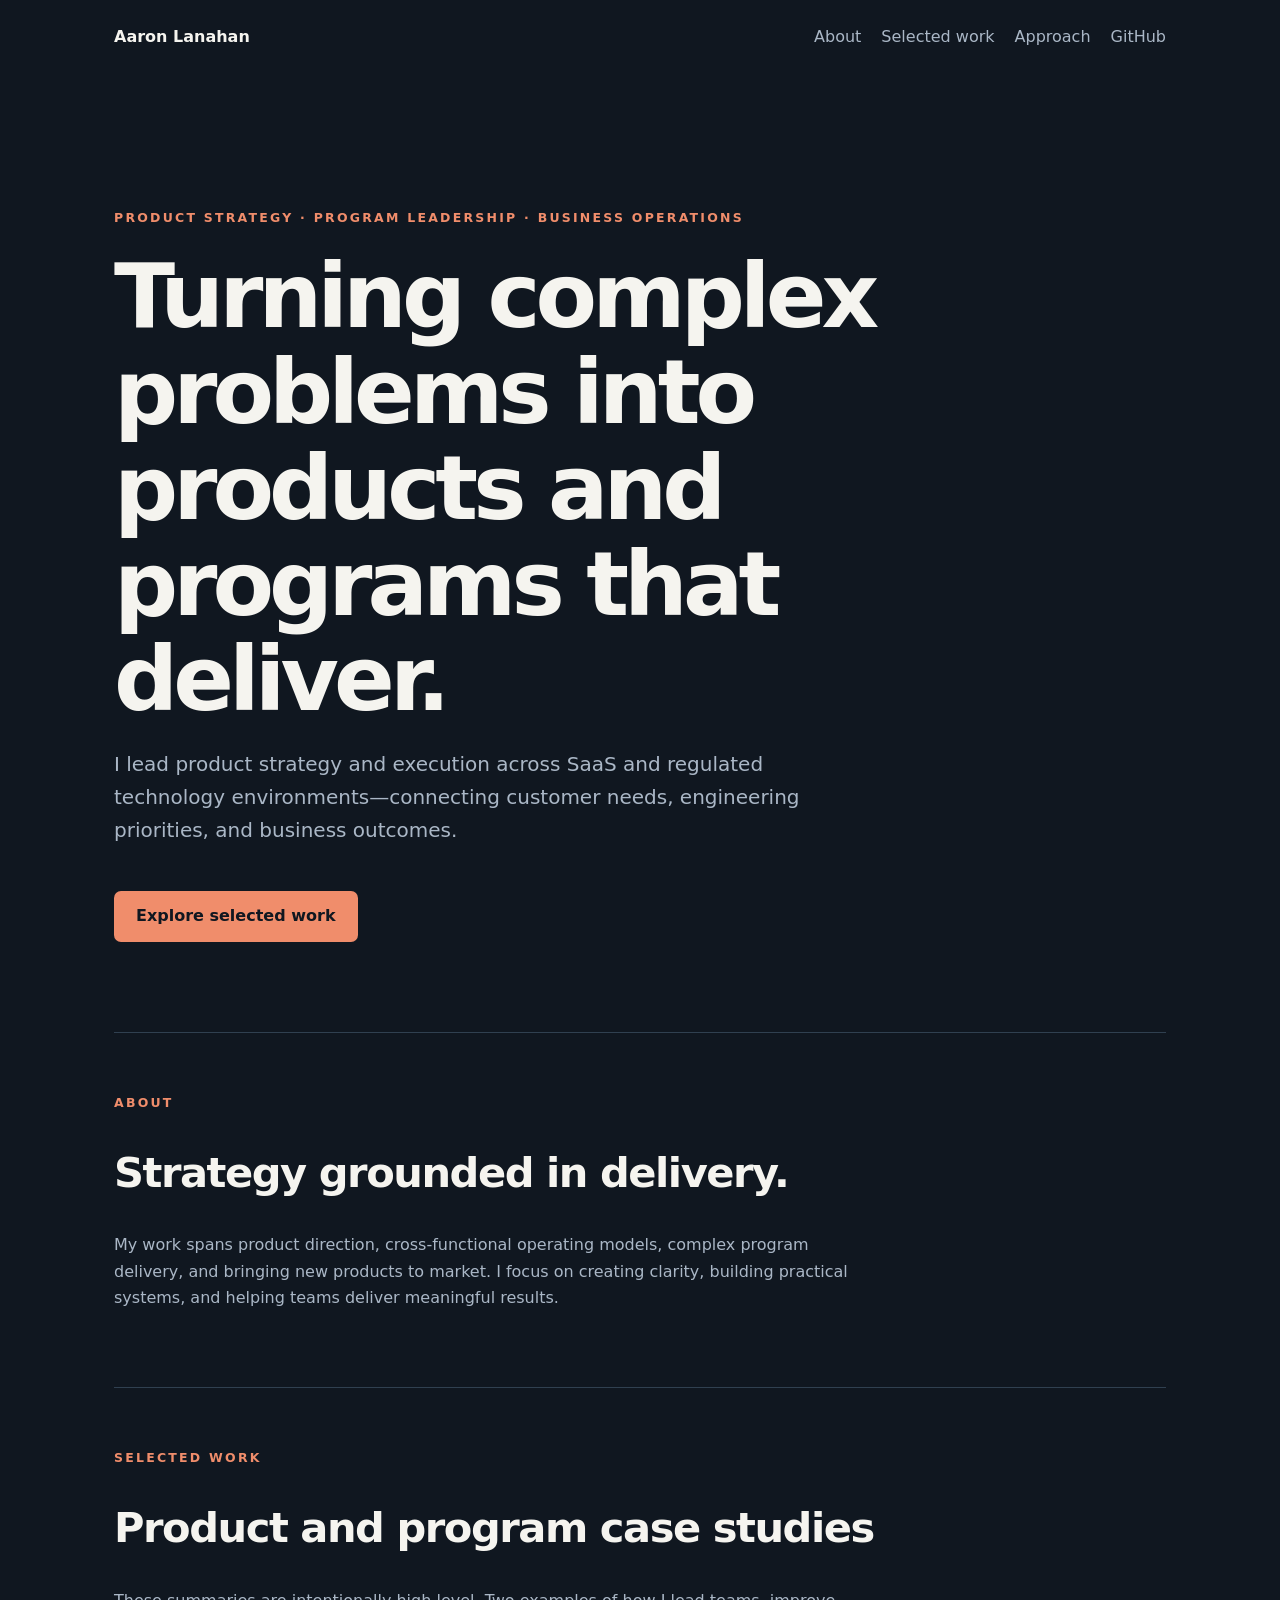
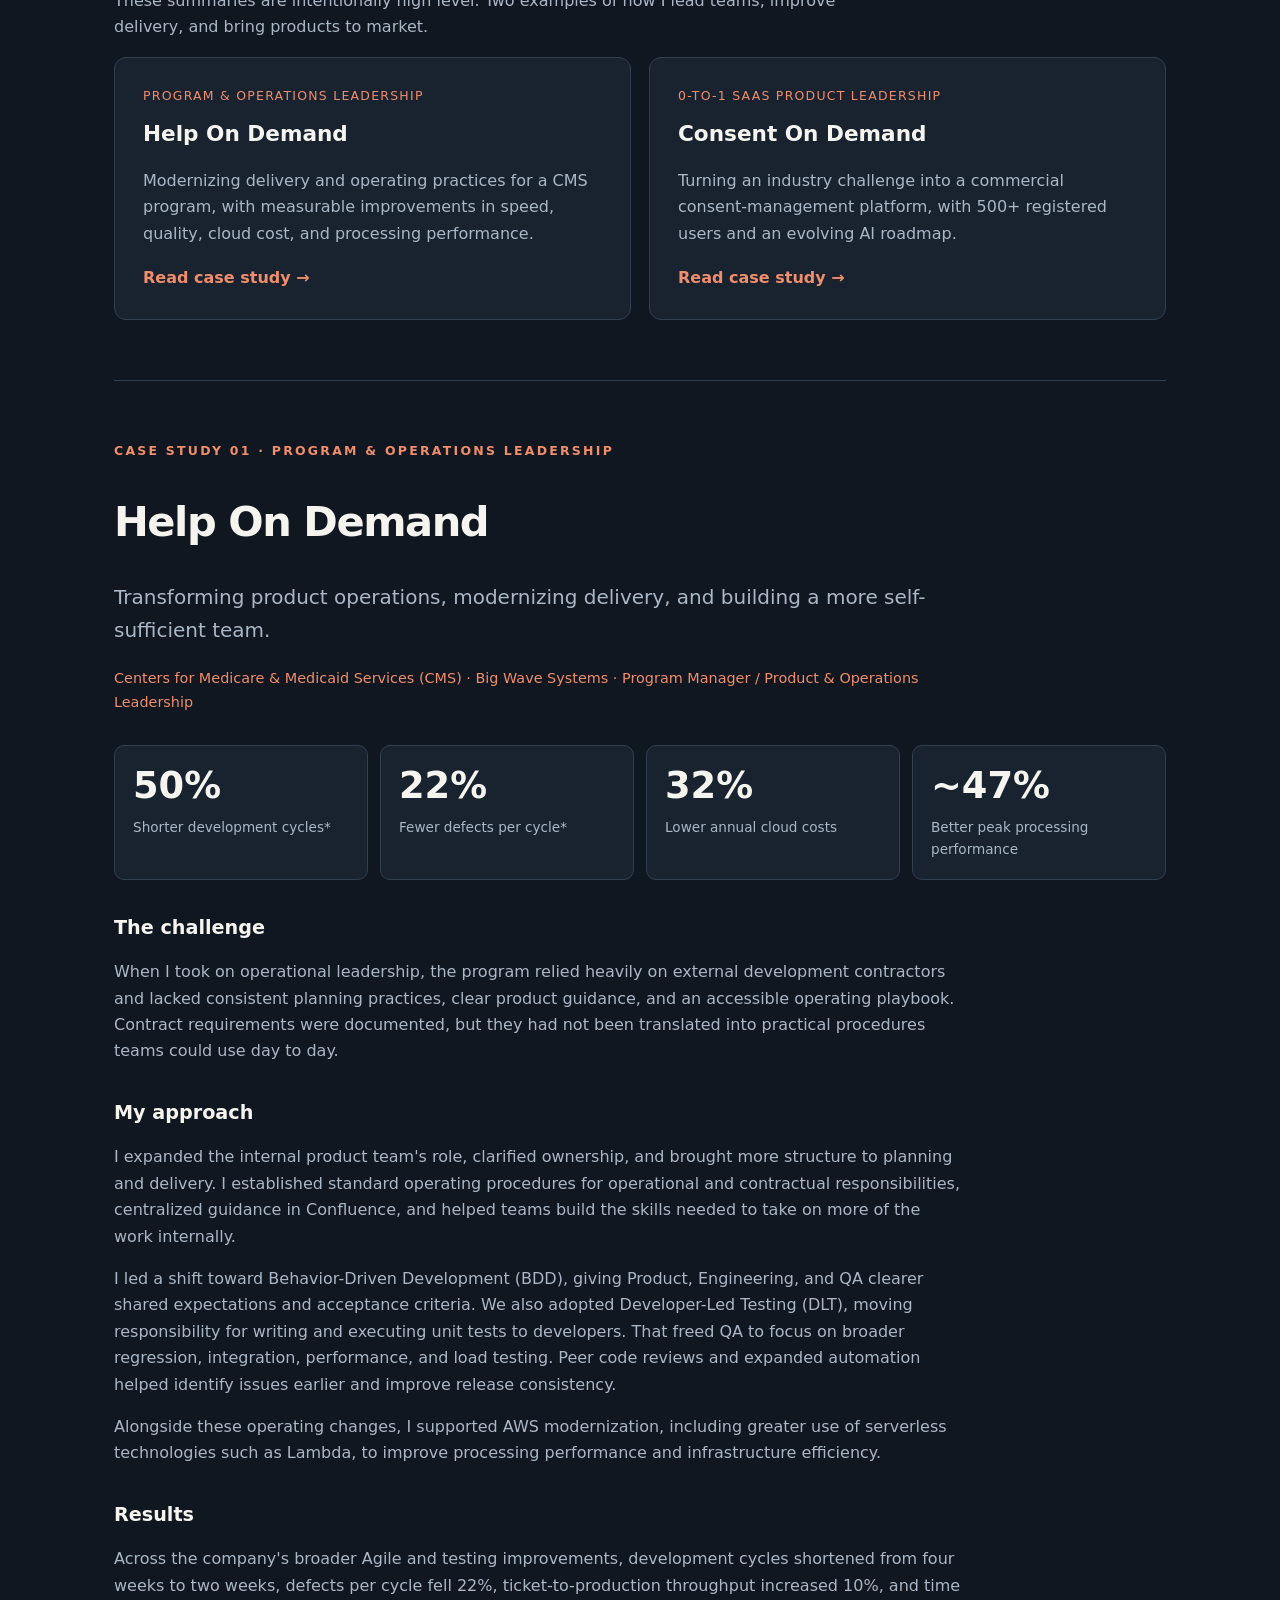
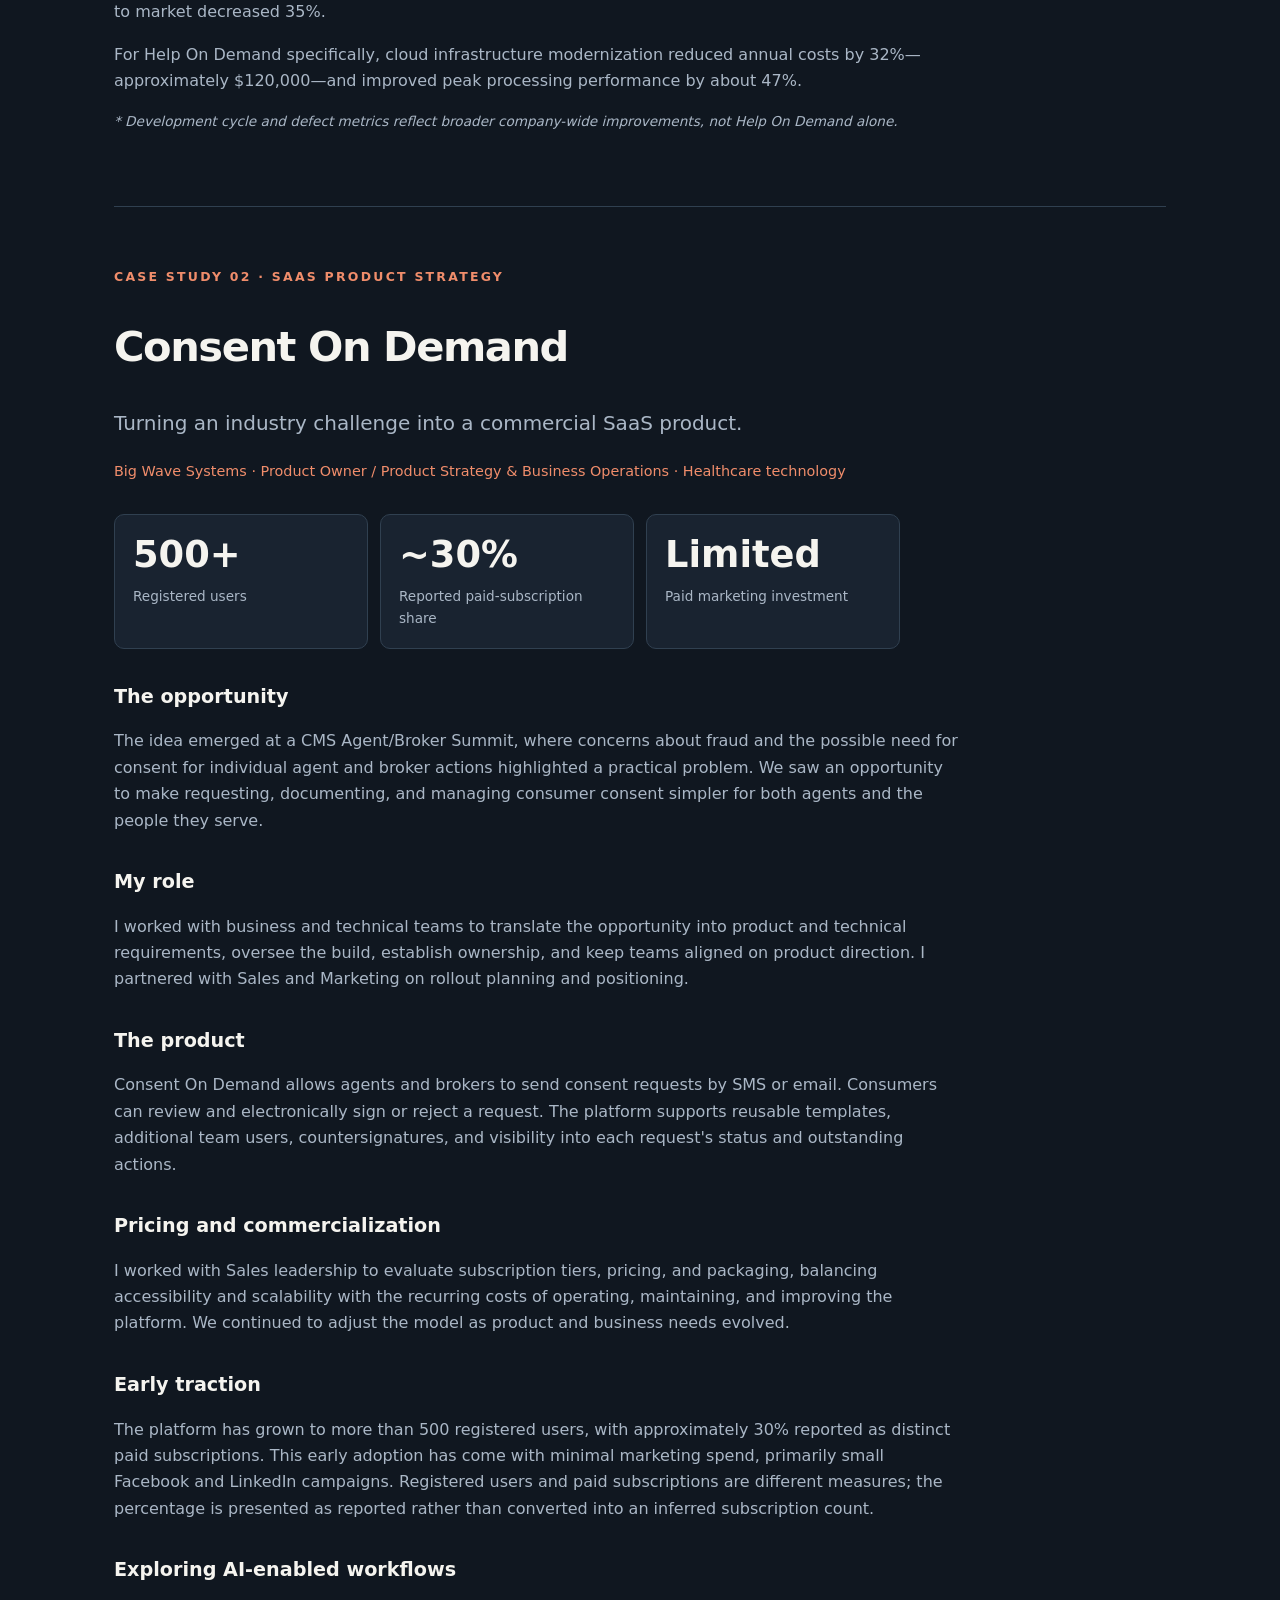
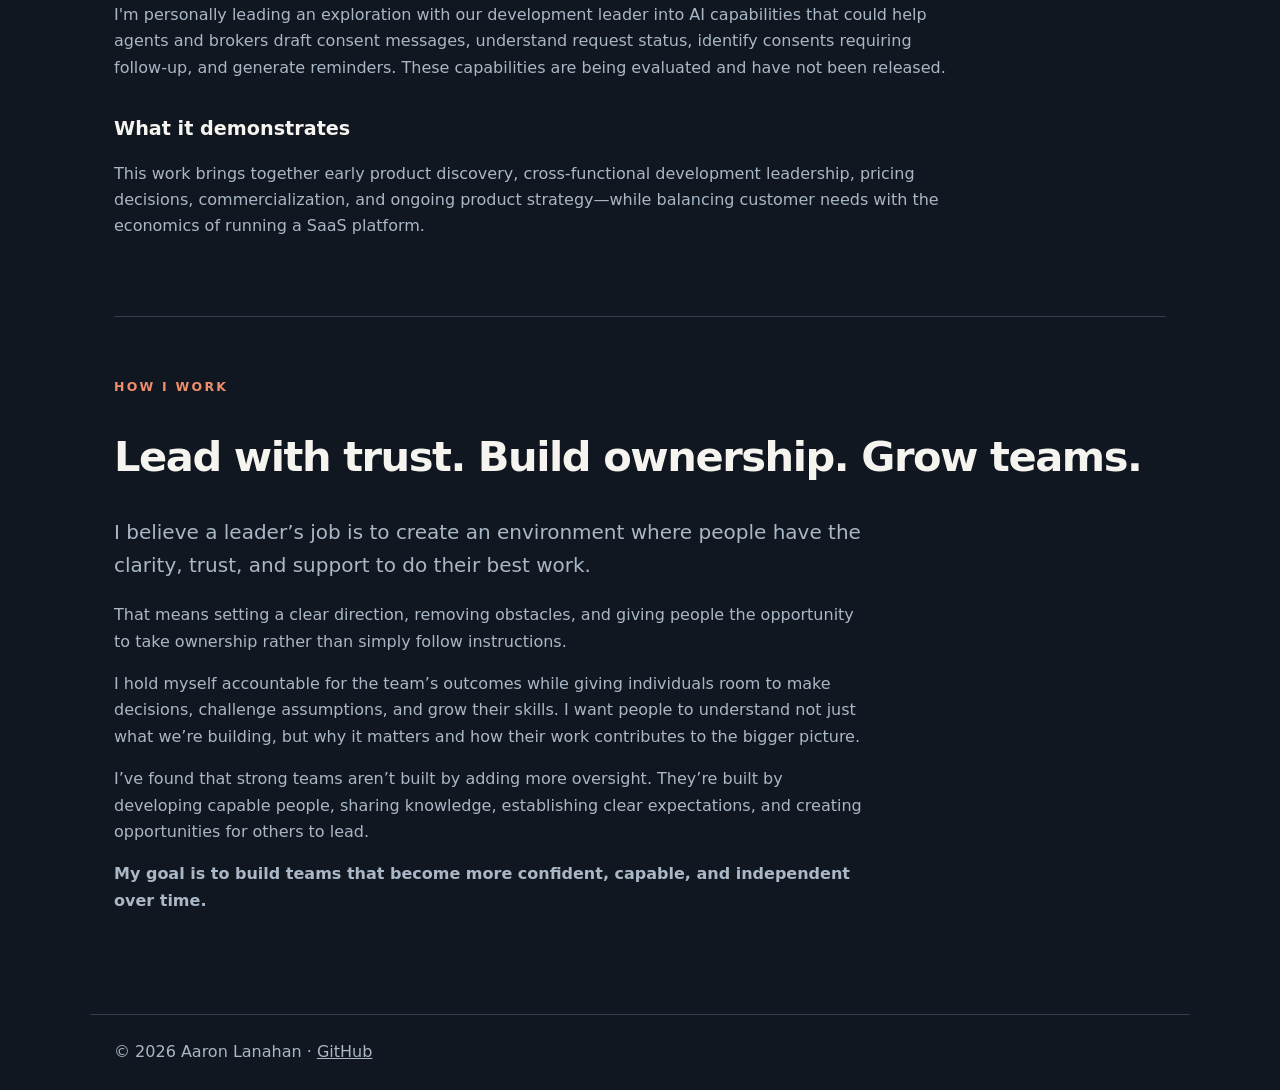
==== index.html @ 8ec15a6d "Update leadership philosophy and team development section" ====
<!doctype html>
<html lang="en"><head><meta charset="utf-8"><meta name="viewport" content="width=device-width,initial-scale=1"><meta name="description" content="Aaron Lanahan — Product Strategy, Program Leadership & Business Operations"><title>Aaron Lanahan | Product & Program Leadership</title><style>
:root{color-scheme:dark;--bg:#101720;--panel:#192330;--text:#f5f4ef;--muted:#aab7c6;--accent:#f08d6b}*{box-sizing:border-box}html{scroll-behavior:smooth}body{margin:0;background:var(--bg);color:var(--text);font:16px/1.65 system-ui,-apple-system,Segoe UI,sans-serif}a{color:inherit}header,main,footer{max-width:1100px;margin:auto;padding:24px}header{display:flex;justify-content:space-between;align-items:center;gap:20px}nav{display:flex;gap:20px;flex-wrap:wrap}nav a{text-decoration:none;color:var(--muted)}nav a:hover{color:var(--text)}.hero{padding:110px 0 90px}.eyebrow{color:var(--accent);text-transform:uppercase;letter-spacing:.18em;font-size:.78rem;font-weight:700}h1{font-size:clamp(2.8rem,7vw,5.8rem);line-height:1.07;letter-spacing:-.055em;max-width:850px;margin:20px 0}h2{font-size:clamp(1.7rem,4vw,2.6rem);letter-spacing:-.035em;line-height:1.2}p{max-width:750px;color:var(--muted)}.lead{font-size:1.25rem}.cta{display:inline-block;margin-top:24px;background:var(--accent);color:#101720;padding:12px 22px;border-radius:7px;text-decoration:none;font-weight:700}.section{padding:60px 0;border-top:1px solid #304050}.grid{display:grid;grid-template-columns:repeat(2,minmax(0,1fr));gap:18px}.tile{background:var(--panel);padding:28px;border:1px solid #304050;border-radius:12px}.tile h3{margin:10px 0;font-size:1.35rem}.tile p{margin-bottom:0}.tag{font-size:.78rem;color:var(--accent);text-transform:uppercase;letter-spacing:.1em}footer{border-top:1px solid #304050;color:var(--muted)}@media(max-width:650px){header{align-items:flex-start;flex-direction:column}.hero{padding:60px 0}.grid{grid-template-columns:1fr}}
.case-link{display:inline-block;margin-top:18px;color:var(--accent);font-weight:700;text-decoration:none}.case-link:hover{text-decoration:underline}.case-study{scroll-margin-top:30px}.case-study h3{font-size:1.2rem;margin:32px 0 6px}.case-study p{max-width:850px}.meta{font-size:.9rem;color:var(--accent)}.metrics{display:grid;grid-template-columns:repeat(4,minmax(0,1fr));gap:12px;margin:30px 0}.metrics>div{background:var(--panel);border:1px solid #304050;border-radius:10px;padding:18px}.metrics strong{display:block;font-size:clamp(1.5rem,3vw,2.3rem);line-height:1.2;color:var(--text)}.metrics span{display:block;margin-top:8px;color:var(--muted);font-size:.85rem}.note{font-size:.85rem;font-style:italic}@media(max-width:650px){.metrics{grid-template-columns:repeat(2,minmax(0,1fr))}} </style></head><body><header><strong>Aaron Lanahan</strong><nav aria-label="Primary"><a href="#about">About</a><a href="#work">Selected work</a><a href="#approach">Approach</a><a href="https://github.com/alanahan4119">GitHub</a></nav></header><main><section class="hero"><div class="eyebrow">Product strategy · Program leadership · Business operations</div><h1>Turning complex problems into products and programs that deliver.</h1><p class="lead">I lead product strategy and execution across SaaS and regulated technology environments—connecting customer needs, engineering priorities, and business outcomes.</p><a class="cta" href="#work">Explore selected work</a></section><section class="section" id="about"><div class="eyebrow">About</div><h2>Strategy grounded in delivery.</h2><p>My work spans product direction, cross-functional operating models, complex program delivery, and bringing new products to market. I focus on creating clarity, building practical systems, and helping teams deliver meaningful results.</p></section><section class="section" id="work"><div class="eyebrow">Selected work</div><h2>Product and program case studies</h2><p>These summaries are intentionally high level. Two examples of how I lead teams, improve delivery, and bring products to market.</p><div class="grid"><article class="tile"><div class="tag">Program &amp; operations leadership</div><h3>Help On Demand</h3><p>Modernizing delivery and operating practices for a CMS program, with measurable improvements in speed, quality, cloud cost, and processing performance.</p><a class="case-link" href="#help-on-demand">Read case study →</a></article><article class="tile"><div class="tag">0-to-1 SaaS product leadership</div><h3>Consent On Demand</h3><p>Turning an industry challenge into a commercial consent-management platform, with 500+ registered users and an evolving AI roadmap.</p><a class="case-link" href="#consent-on-demand">Read case study →</a></article></div></section><section class="section case-study" id="help-on-demand"><div class="eyebrow">Case study 01 · Program &amp; operations leadership</div><h2>Help On Demand</h2><p class="lead">Transforming product operations, modernizing delivery, and building a more self-sufficient team.</p><p class="meta">Centers for Medicare &amp; Medicaid Services (CMS) · Big Wave Systems · Program Manager / Product &amp; Operations Leadership</p><div class="metrics"><div><strong>50%</strong><span>Shorter development cycles*</span></div><div><strong>22%</strong><span>Fewer defects per cycle*</span></div><div><strong>32%</strong><span>Lower annual cloud costs</span></div><div><strong>~47%</strong><span>Better peak processing performance</span></div></div><h3>The challenge</h3><p>When I took on operational leadership, the program relied heavily on external development contractors and lacked consistent planning practices, clear product guidance, and an accessible operating playbook. Contract requirements were documented, but they had not been translated into practical procedures teams could use day to day.</p><h3>My approach</h3><p>I expanded the internal product team's role, clarified ownership, and brought more structure to planning and delivery. I established standard operating procedures for operational and contractual responsibilities, centralized guidance in Confluence, and helped teams build the skills needed to take on more of the work internally.</p><p>I led a shift toward Behavior-Driven Development (BDD), giving Product, Engineering, and QA clearer shared expectations and acceptance criteria. We also adopted Developer-Led Testing (DLT), moving responsibility for writing and executing unit tests to developers. That freed QA to focus on broader regression, integration, performance, and load testing. Peer code reviews and expanded automation helped identify issues earlier and improve release consistency.</p><p>Alongside these operating changes, I supported AWS modernization, including greater use of serverless technologies such as Lambda, to improve processing performance and infrastructure efficiency.</p><h3>Results</h3><p>Across the company's broader Agile and testing improvements, development cycles shortened from four weeks to two weeks, defects per cycle fell 22%, ticket-to-production throughput increased 10%, and time to market decreased 35%.</p><p>For Help On Demand specifically, cloud infrastructure modernization reduced annual costs by 32%—approximately $120,000—and improved peak processing performance by about 47%.</p><p class="note">* Development cycle and defect metrics reflect broader company-wide improvements, not Help On Demand alone.</p></section><section class="section case-study" id="consent-on-demand"><div class="eyebrow">Case study 02 · SaaS product strategy</div><h2>Consent On Demand</h2><p class="lead">Turning an industry challenge into a commercial SaaS product.</p><p class="meta">Big Wave Systems · Product Owner / Product Strategy &amp; Business Operations · Healthcare technology</p><div class="metrics"><div><strong>500+</strong><span>Registered users</span></div><div><strong>~30%</strong><span>Reported paid-subscription share</span></div><div><strong>Limited</strong><span>Paid marketing investment</span></div></div><h3>The opportunity</h3><p>The idea emerged at a CMS Agent/Broker Summit, where concerns about fraud and the possible need for consent for individual agent and broker actions highlighted a practical problem. We saw an opportunity to make requesting, documenting, and managing consumer consent simpler for both agents and the people they serve.</p><h3>My role</h3><p>I worked with business and technical teams to translate the opportunity into product and technical requirements, oversee the build, establish ownership, and keep teams aligned on product direction. I partnered with Sales and Marketing on rollout planning and positioning.</p><h3>The product</h3><p>Consent On Demand allows agents and brokers to send consent requests by SMS or email. Consumers can review and electronically sign or reject a request. The platform supports reusable templates, additional team users, countersignatures, and visibility into each request's status and outstanding actions.</p><h3>Pricing and commercialization</h3><p>I worked with Sales leadership to evaluate subscription tiers, pricing, and packaging, balancing accessibility and scalability with the recurring costs of operating, maintaining, and improving the platform. We continued to adjust the model as product and business needs evolved.</p><h3>Early traction</h3><p>The platform has grown to more than 500 registered users, with approximately 30% reported as distinct paid subscriptions. This early adoption has come with minimal marketing spend, primarily small Facebook and LinkedIn campaigns. Registered users and paid subscriptions are different measures; the percentage is presented as reported rather than converted into an inferred subscription count.</p><h3>Exploring AI-enabled workflows</h3><p>I'm personally leading an exploration with our development leader into AI capabilities that could help agents and brokers draft consent messages, understand request status, identify consents requiring follow-up, and generate reminders. These capabilities are being evaluated and have not been released.</p><h3>What it demonstrates</h3><p>This work brings together early product discovery, cross-functional development leadership, pricing decisions, commercialization, and ongoing product strategy—while balancing customer needs with the economics of running a SaaS platform.</p></section><section class="section" id="approach"><div class="eyebrow">How I work</div><h2>Lead with trust. Build ownership. Grow teams.</h2><p class="lead">I believe a leader’s job is to create an environment where people have the clarity, trust, and support to do their best work.</p><p>That means setting a clear direction, removing obstacles, and giving people the opportunity to take ownership rather than simply follow instructions.</p><p>I hold myself accountable for the team’s outcomes while giving individuals room to make decisions, challenge assumptions, and grow their skills. I want people to understand not just what we’re building, but why it matters and how their work contributes to the bigger picture.</p><p>I’ve found that strong teams aren’t built by adding more oversight. They’re built by developing capable people, sharing knowledge, establishing clear expectations, and creating opportunities for others to lead.</p><p><strong>My goal is to build teams that become more confident, capable, and independent over time.</strong></p></section></main><footer>© 2026 Aaron Lanahan · <a href="https://github.com/alanahan4119">GitHub</a></footer></body></html>
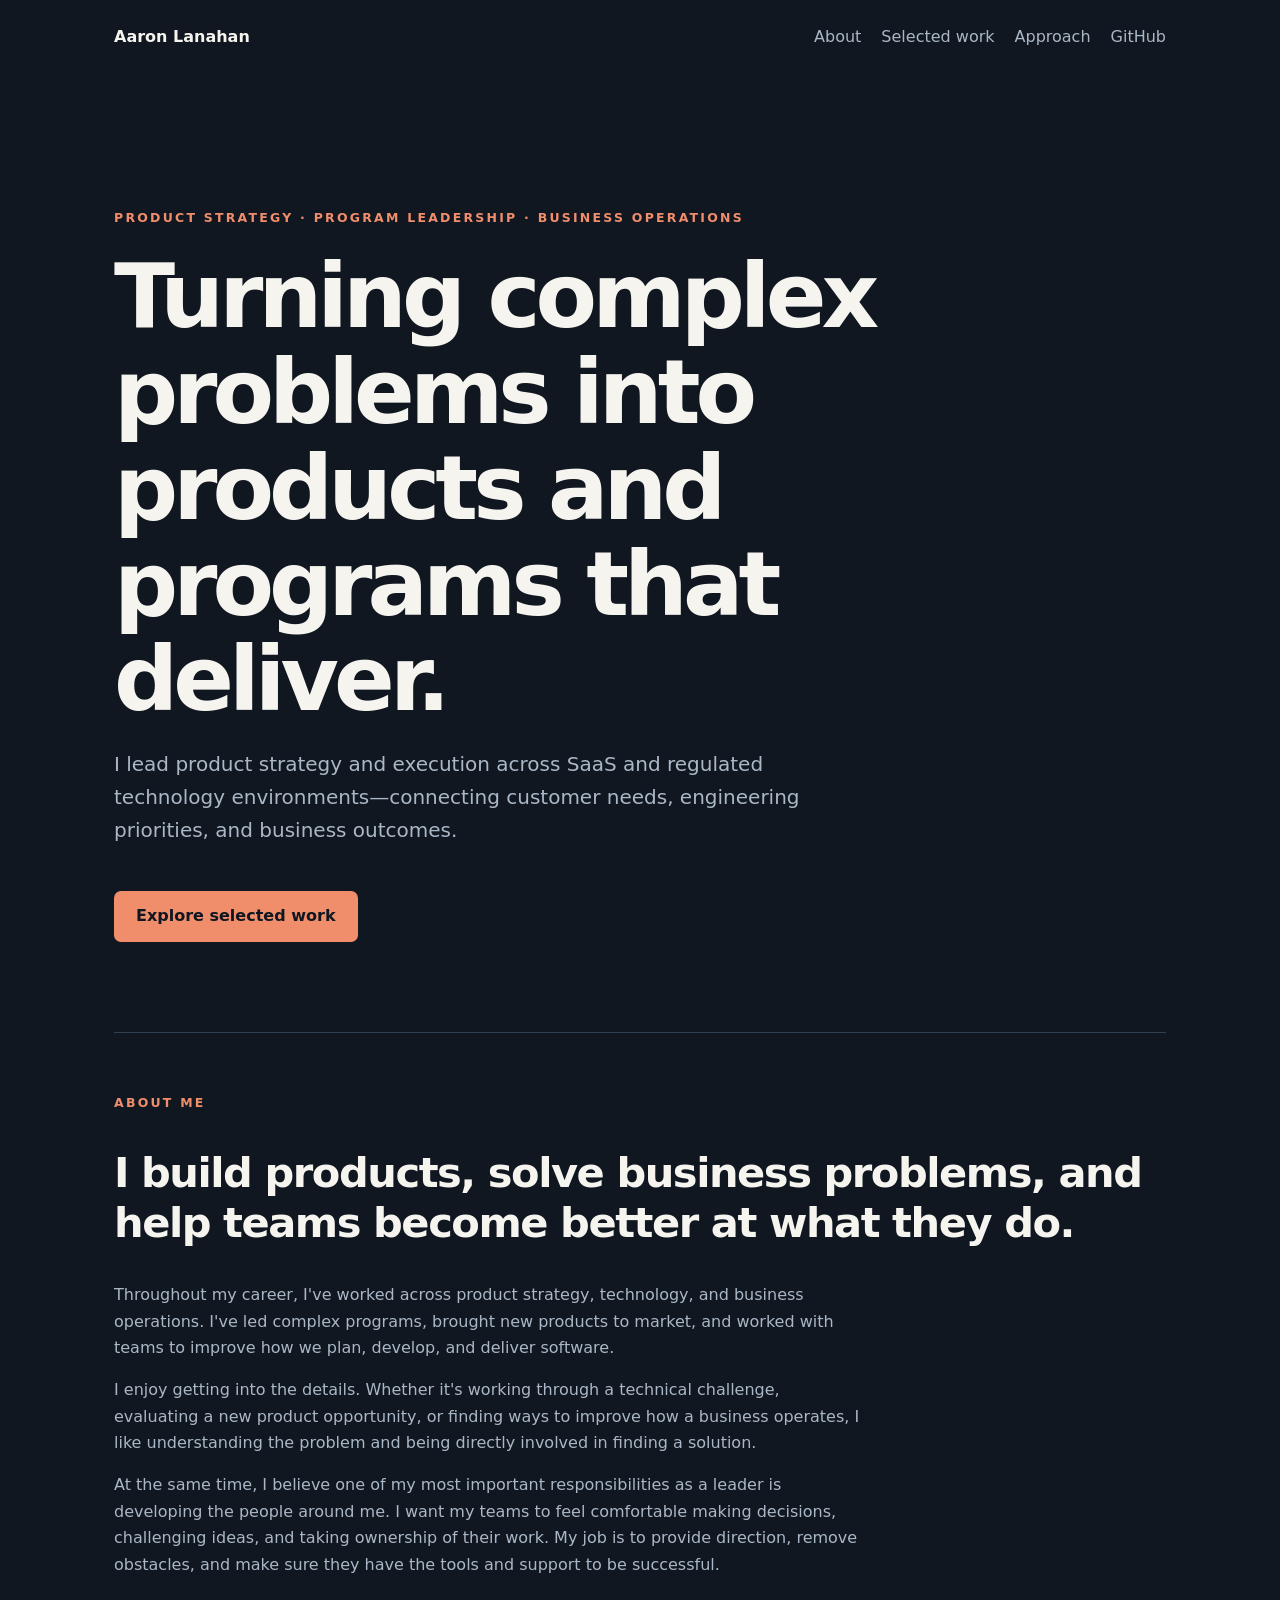
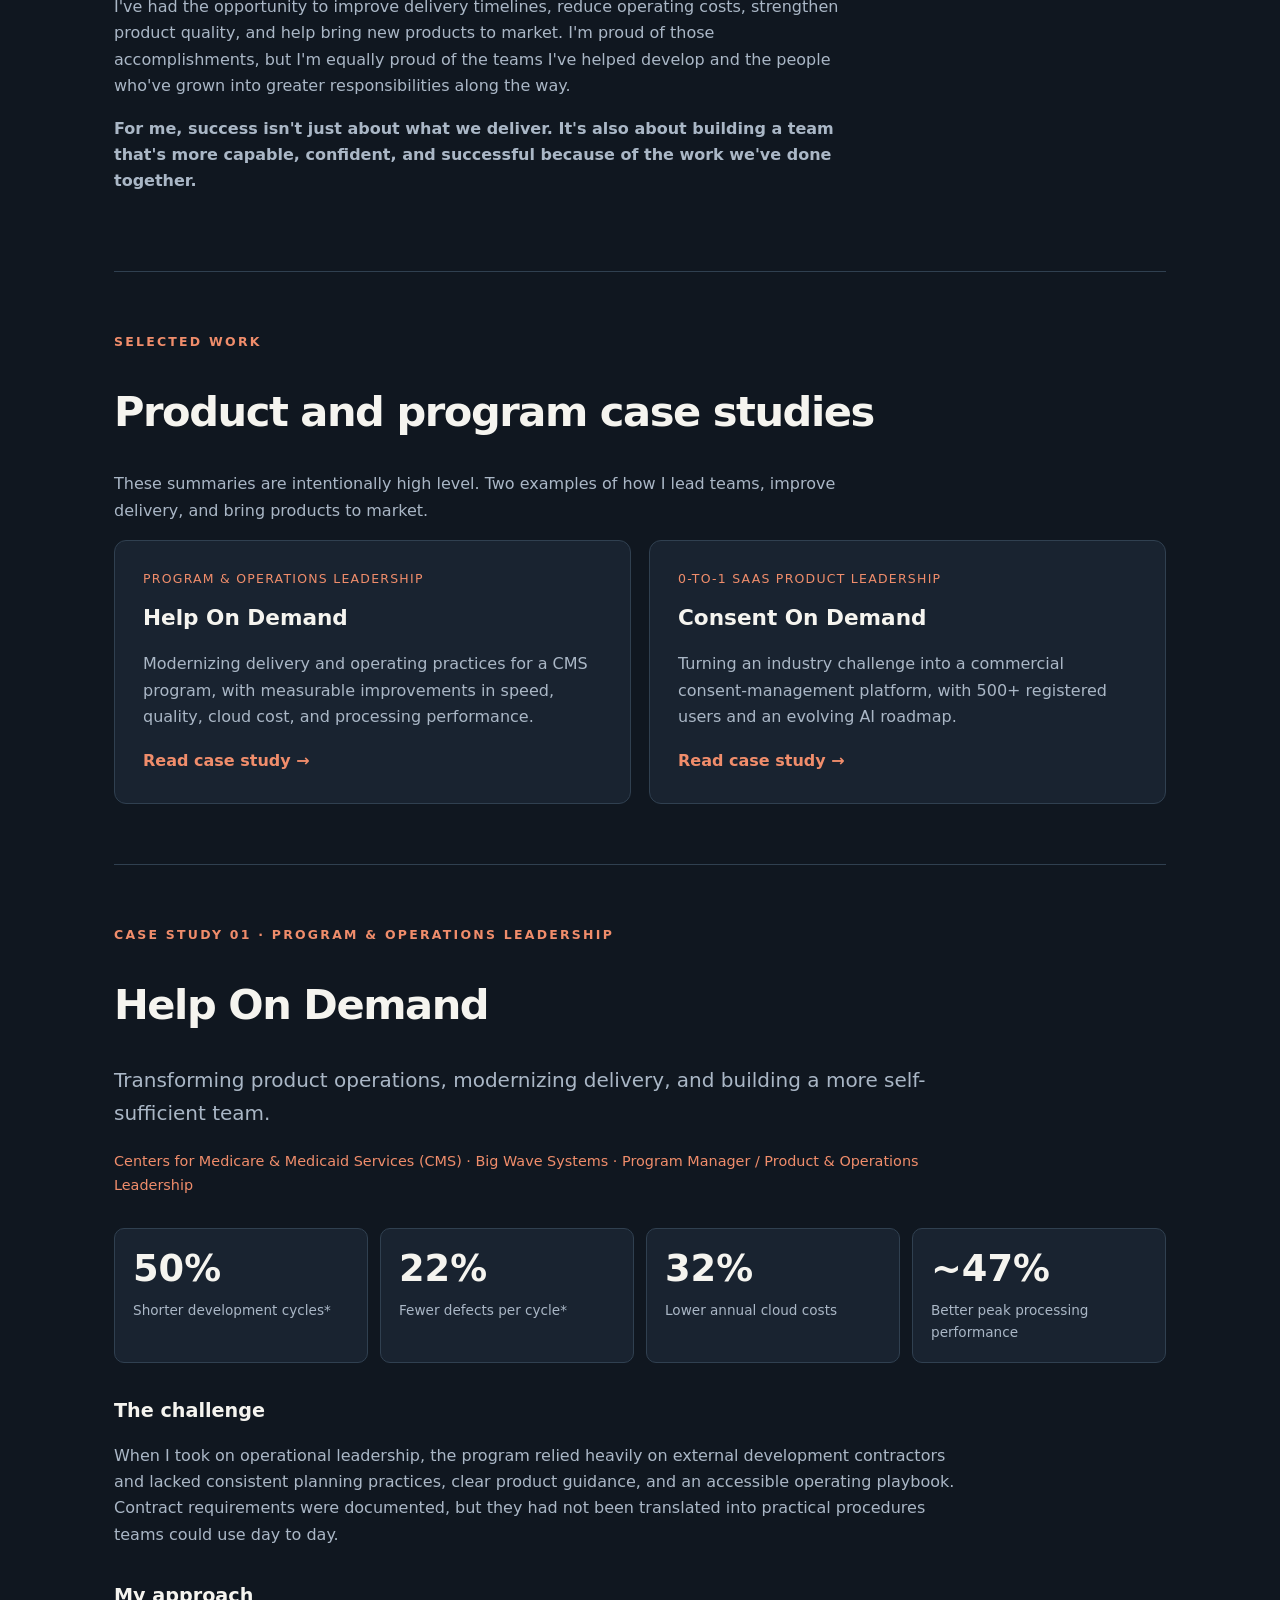
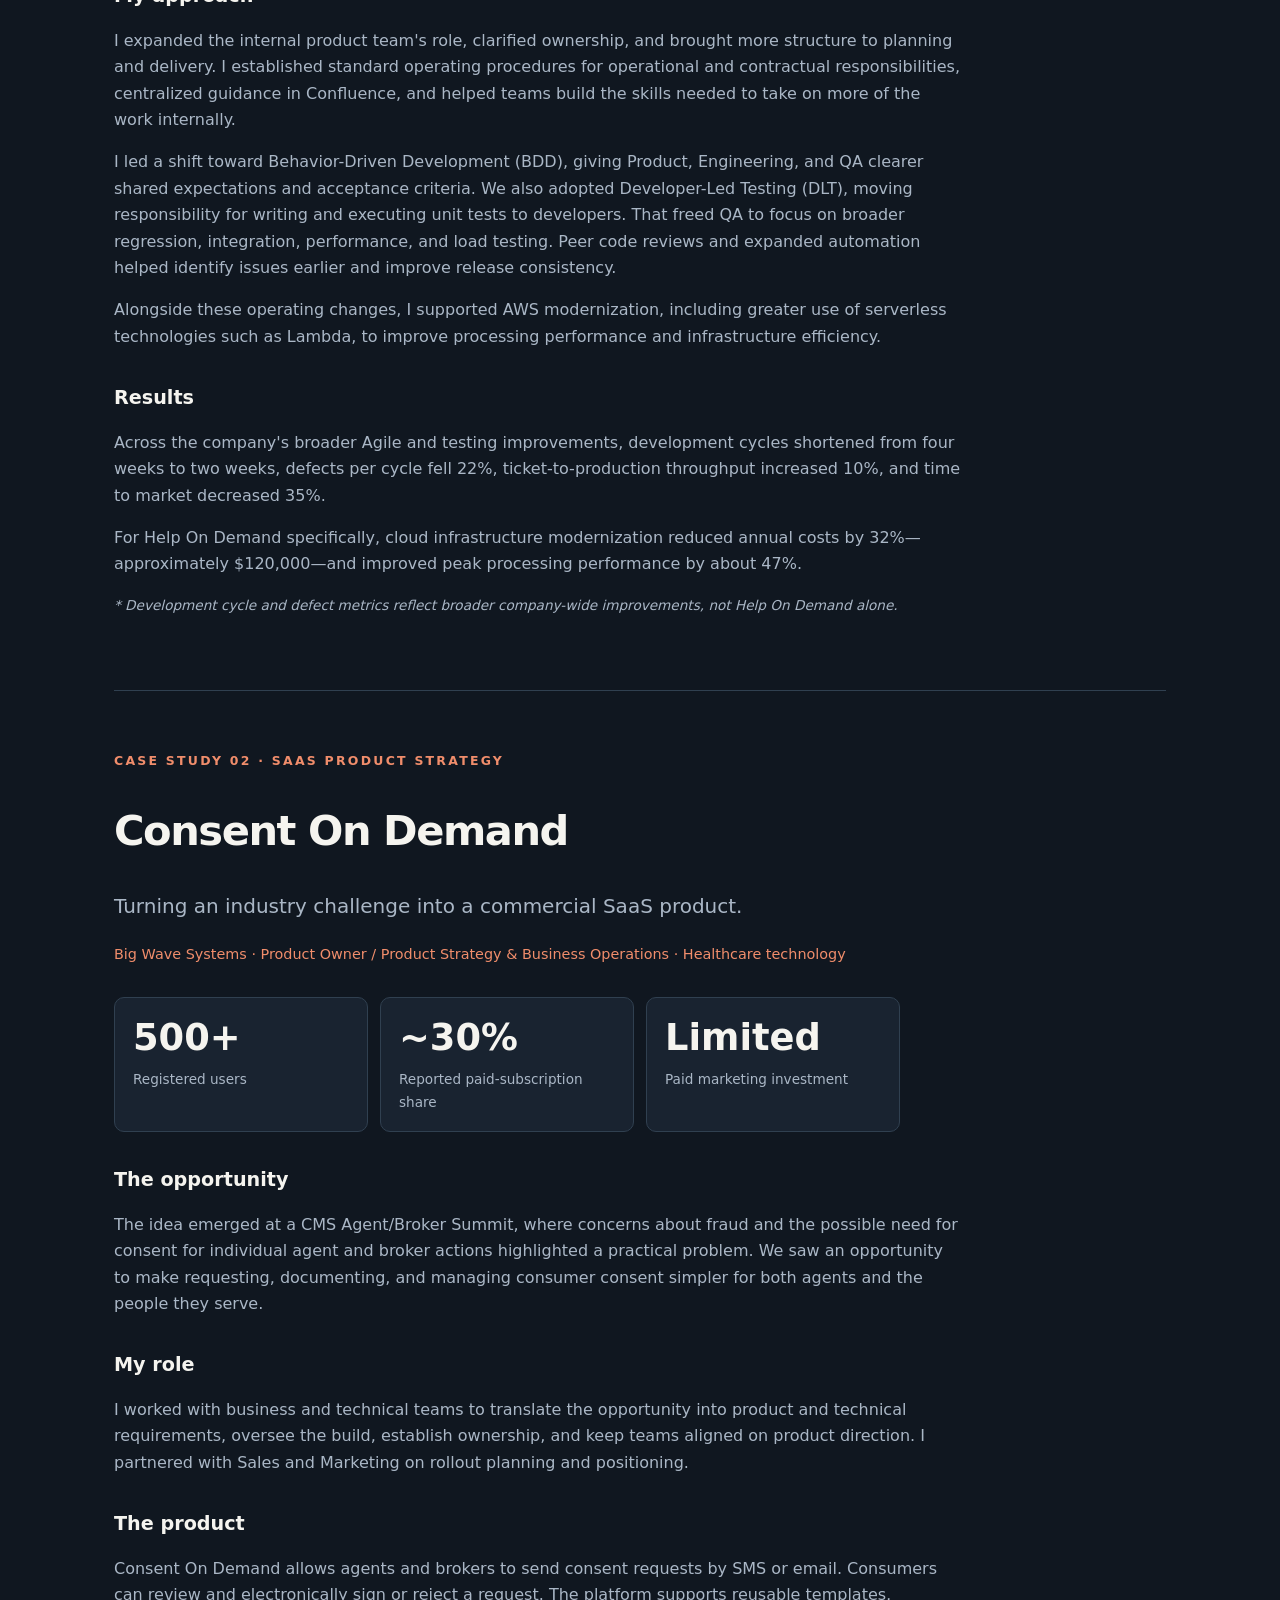
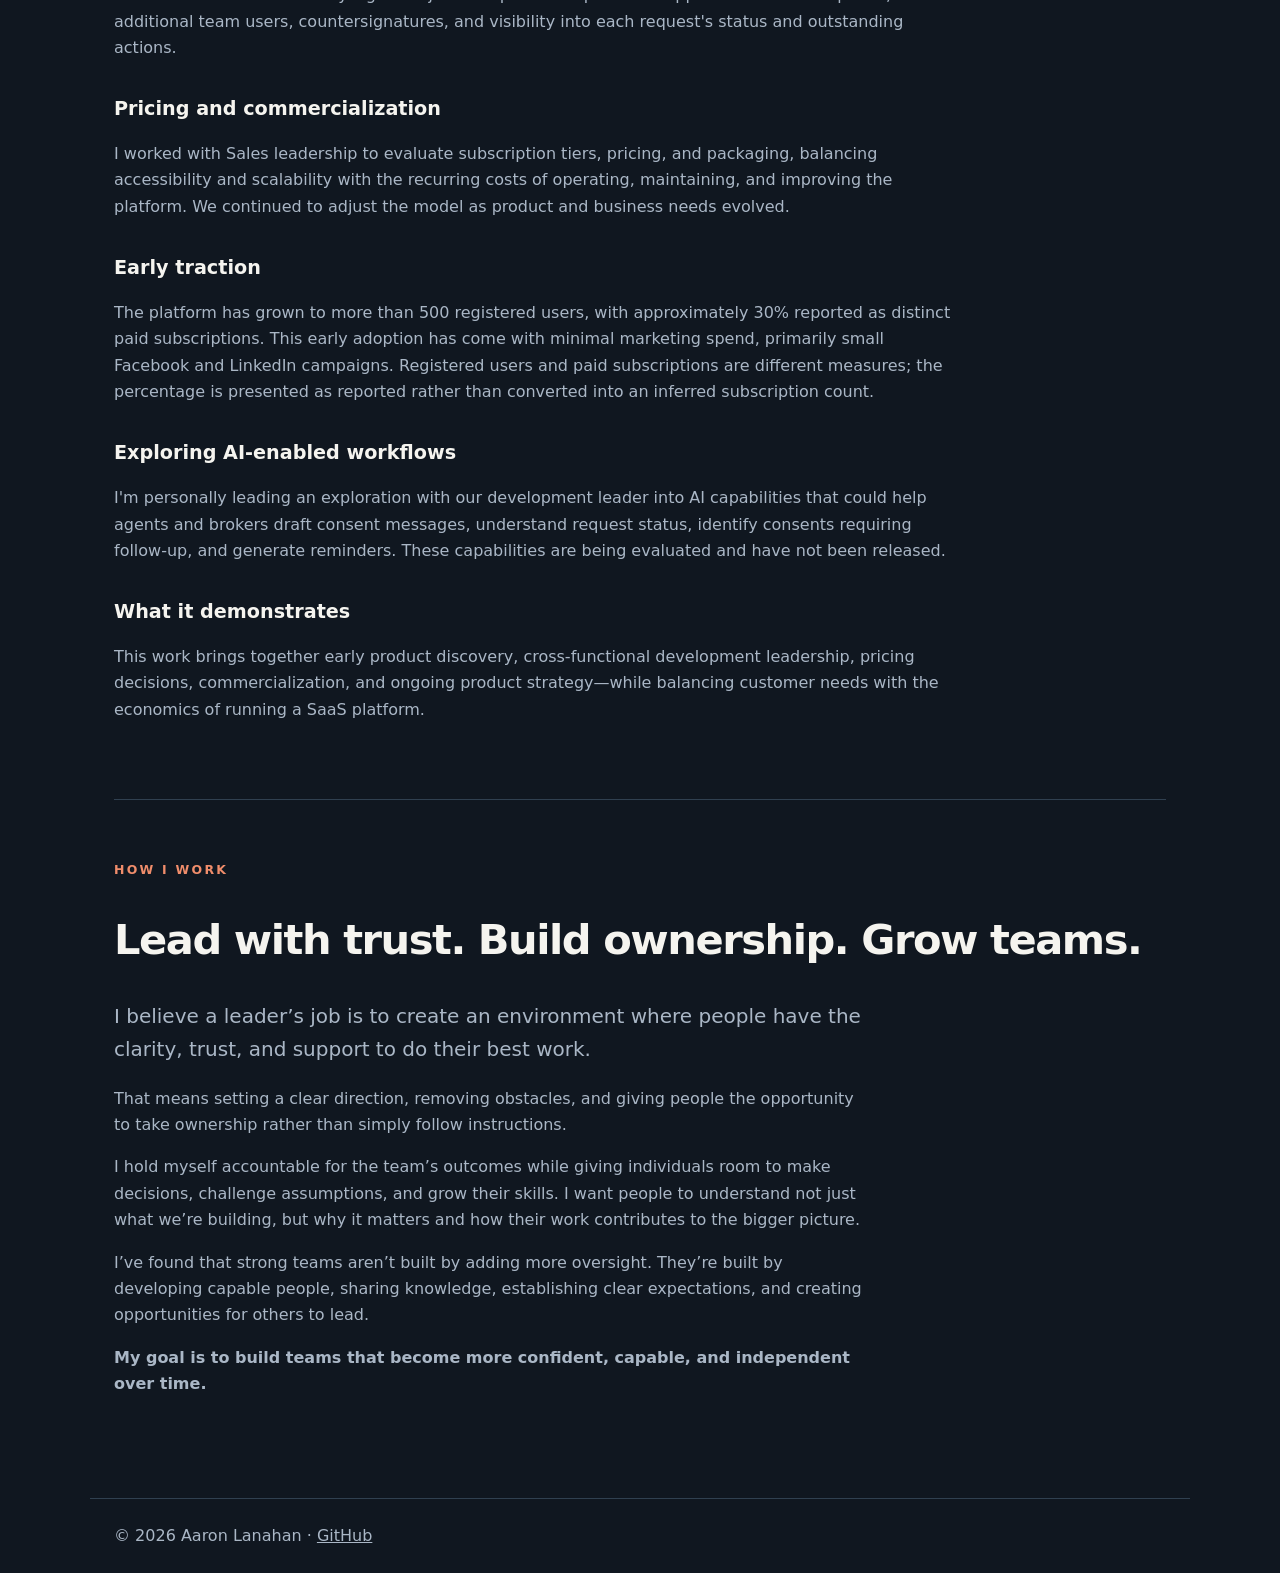
==== commit b770fe39: "Publish approved About Me section" ====
--- a/index.html
+++ b/index.html
@@ -1,4 +1,4 @@
 <!doctype html>
 <html lang="en"><head><meta charset="utf-8"><meta name="viewport" content="width=device-width,initial-scale=1"><meta name="description" content="Aaron Lanahan — Product Strategy, Program Leadership & Business Operations"><title>Aaron Lanahan | Product & Program Leadership</title><style>
 :root{color-scheme:dark;--bg:#101720;--panel:#192330;--text:#f5f4ef;--muted:#aab7c6;--accent:#f08d6b}*{box-sizing:border-box}html{scroll-behavior:smooth}body{margin:0;background:var(--bg);color:var(--text);font:16px/1.65 system-ui,-apple-system,Segoe UI,sans-serif}a{color:inherit}header,main,footer{max-width:1100px;margin:auto;padding:24px}header{display:flex;justify-content:space-between;align-items:center;gap:20px}nav{display:flex;gap:20px;flex-wrap:wrap}nav a{text-decoration:none;color:var(--muted)}nav a:hover{color:var(--text)}.hero{padding:110px 0 90px}.eyebrow{color:var(--accent);text-transform:uppercase;letter-spacing:.18em;font-size:.78rem;font-weight:700}h1{font-size:clamp(2.8rem,7vw,5.8rem);line-height:1.07;letter-spacing:-.055em;max-width:850px;margin:20px 0}h2{font-size:clamp(1.7rem,4vw,2.6rem);letter-spacing:-.035em;line-height:1.2}p{max-width:750px;color:var(--muted)}.lead{font-size:1.25rem}.cta{display:inline-block;margin-top:24px;background:var(--accent);color:#101720;padding:12px 22px;border-radius:7px;text-decoration:none;font-weight:700}.section{padding:60px 0;border-top:1px solid #304050}.grid{display:grid;grid-template-columns:repeat(2,minmax(0,1fr));gap:18px}.tile{background:var(--panel);padding:28px;border:1px solid #304050;border-radius:12px}.tile h3{margin:10px 0;font-size:1.35rem}.tile p{margin-bottom:0}.tag{font-size:.78rem;color:var(--accent);text-transform:uppercase;letter-spacing:.1em}footer{border-top:1px solid #304050;color:var(--muted)}@media(max-width:650px){header{align-items:flex-start;flex-direction:column}.hero{padding:60px 0}.grid{grid-template-columns:1fr}}
-.case-link{display:inline-block;margin-top:18px;color:var(--accent);font-weight:700;text-decoration:none}.case-link:hover{text-decoration:underline}.case-study{scroll-margin-top:30px}.case-study h3{font-size:1.2rem;margin:32px 0 6px}.case-study p{max-width:850px}.meta{font-size:.9rem;color:var(--accent)}.metrics{display:grid;grid-template-columns:repeat(4,minmax(0,1fr));gap:12px;margin:30px 0}.metrics>div{background:var(--panel);border:1px solid #304050;border-radius:10px;padding:18px}.metrics strong{display:block;font-size:clamp(1.5rem,3vw,2.3rem);line-height:1.2;color:var(--text)}.metrics span{display:block;margin-top:8px;color:var(--muted);font-size:.85rem}.note{font-size:.85rem;font-style:italic}@media(max-width:650px){.metrics{grid-template-columns:repeat(2,minmax(0,1fr))}} </style></head><body><header><strong>Aaron Lanahan</strong><nav aria-label="Primary"><a href="#about">About</a><a href="#work">Selected work</a><a href="#approach">Approach</a><a href="https://github.com/alanahan4119">GitHub</a></nav></header><main><section class="hero"><div class="eyebrow">Product strategy · Program leadership · Business operations</div><h1>Turning complex problems into products and programs that deliver.</h1><p class="lead">I lead product strategy and execution across SaaS and regulated technology environments—connecting customer needs, engineering priorities, and business outcomes.</p><a class="cta" href="#work">Explore selected work</a></section><section class="section" id="about"><div class="eyebrow">About</div><h2>Strategy grounded in delivery.</h2><p>My work spans product direction, cross-functional operating models, complex program delivery, and bringing new products to market. I focus on creating clarity, building practical systems, and helping teams deliver meaningful results.</p></section><section class="section" id="work"><div class="eyebrow">Selected work</div><h2>Product and program case studies</h2><p>These summaries are intentionally high level. Two examples of how I lead teams, improve delivery, and bring products to market.</p><div class="grid"><article class="tile"><div class="tag">Program &amp; operations leadership</div><h3>Help On Demand</h3><p>Modernizing delivery and operating practices for a CMS program, with measurable improvements in speed, quality, cloud cost, and processing performance.</p><a class="case-link" href="#help-on-demand">Read case study →</a></article><article class="tile"><div class="tag">0-to-1 SaaS product leadership</div><h3>Consent On Demand</h3><p>Turning an industry challenge into a commercial consent-management platform, with 500+ registered users and an evolving AI roadmap.</p><a class="case-link" href="#consent-on-demand">Read case study →</a></article></div></section><section class="section case-study" id="help-on-demand"><div class="eyebrow">Case study 01 · Program &amp; operations leadership</div><h2>Help On Demand</h2><p class="lead">Transforming product operations, modernizing delivery, and building a more self-sufficient team.</p><p class="meta">Centers for Medicare &amp; Medicaid Services (CMS) · Big Wave Systems · Program Manager / Product &amp; Operations Leadership</p><div class="metrics"><div><strong>50%</strong><span>Shorter development cycles*</span></div><div><strong>22%</strong><span>Fewer defects per cycle*</span></div><div><strong>32%</strong><span>Lower annual cloud costs</span></div><div><strong>~47%</strong><span>Better peak processing performance</span></div></div><h3>The challenge</h3><p>When I took on operational leadership, the program relied heavily on external development contractors and lacked consistent planning practices, clear product guidance, and an accessible operating playbook. Contract requirements were documented, but they had not been translated into practical procedures teams could use day to day.</p><h3>My approach</h3><p>I expanded the internal product team's role, clarified ownership, and brought more structure to planning and delivery. I established standard operating procedures for operational and contractual responsibilities, centralized guidance in Confluence, and helped teams build the skills needed to take on more of the work internally.</p><p>I led a shift toward Behavior-Driven Development (BDD), giving Product, Engineering, and QA clearer shared expectations and acceptance criteria. We also adopted Developer-Led Testing (DLT), moving responsibility for writing and executing unit tests to developers. That freed QA to focus on broader regression, integration, performance, and load testing. Peer code reviews and expanded automation helped identify issues earlier and improve release consistency.</p><p>Alongside these operating changes, I supported AWS modernization, including greater use of serverless technologies such as Lambda, to improve processing performance and infrastructure efficiency.</p><h3>Results</h3><p>Across the company's broader Agile and testing improvements, development cycles shortened from four weeks to two weeks, defects per cycle fell 22%, ticket-to-production throughput increased 10%, and time to market decreased 35%.</p><p>For Help On Demand specifically, cloud infrastructure modernization reduced annual costs by 32%—approximately $120,000—and improved peak processing performance by about 47%.</p><p class="note">* Development cycle and defect metrics reflect broader company-wide improvements, not Help On Demand alone.</p></section><section class="section case-study" id="consent-on-demand"><div class="eyebrow">Case study 02 · SaaS product strategy</div><h2>Consent On Demand</h2><p class="lead">Turning an industry challenge into a commercial SaaS product.</p><p class="meta">Big Wave Systems · Product Owner / Product Strategy &amp; Business Operations · Healthcare technology</p><div class="metrics"><div><strong>500+</strong><span>Registered users</span></div><div><strong>~30%</strong><span>Reported paid-subscription share</span></div><div><strong>Limited</strong><span>Paid marketing investment</span></div></div><h3>The opportunity</h3><p>The idea emerged at a CMS Agent/Broker Summit, where concerns about fraud and the possible need for consent for individual agent and broker actions highlighted a practical problem. We saw an opportunity to make requesting, documenting, and managing consumer consent simpler for both agents and the people they serve.</p><h3>My role</h3><p>I worked with business and technical teams to translate the opportunity into product and technical requirements, oversee the build, establish ownership, and keep teams aligned on product direction. I partnered with Sales and Marketing on rollout planning and positioning.</p><h3>The product</h3><p>Consent On Demand allows agents and brokers to send consent requests by SMS or email. Consumers can review and electronically sign or reject a request. The platform supports reusable templates, additional team users, countersignatures, and visibility into each request's status and outstanding actions.</p><h3>Pricing and commercialization</h3><p>I worked with Sales leadership to evaluate subscription tiers, pricing, and packaging, balancing accessibility and scalability with the recurring costs of operating, maintaining, and improving the platform. We continued to adjust the model as product and business needs evolved.</p><h3>Early traction</h3><p>The platform has grown to more than 500 registered users, with approximately 30% reported as distinct paid subscriptions. This early adoption has come with minimal marketing spend, primarily small Facebook and LinkedIn campaigns. Registered users and paid subscriptions are different measures; the percentage is presented as reported rather than converted into an inferred subscription count.</p><h3>Exploring AI-enabled workflows</h3><p>I'm personally leading an exploration with our development leader into AI capabilities that could help agents and brokers draft consent messages, understand request status, identify consents requiring follow-up, and generate reminders. These capabilities are being evaluated and have not been released.</p><h3>What it demonstrates</h3><p>This work brings together early product discovery, cross-functional development leadership, pricing decisions, commercialization, and ongoing product strategy—while balancing customer needs with the economics of running a SaaS platform.</p></section><section class="section" id="approach"><div class="eyebrow">How I work</div><h2>Lead with trust. Build ownership. Grow teams.</h2><p class="lead">I believe a leader’s job is to create an environment where people have the clarity, trust, and support to do their best work.</p><p>That means setting a clear direction, removing obstacles, and giving people the opportunity to take ownership rather than simply follow instructions.</p><p>I hold myself accountable for the team’s outcomes while giving individuals room to make decisions, challenge assumptions, and grow their skills. I want people to understand not just what we’re building, but why it matters and how their work contributes to the bigger picture.</p><p>I’ve found that strong teams aren’t built by adding more oversight. They’re built by developing capable people, sharing knowledge, establishing clear expectations, and creating opportunities for others to lead.</p><p><strong>My goal is to build teams that become more confident, capable, and independent over time.</strong></p></section></main><footer>© 2026 Aaron Lanahan · <a href="https://github.com/alanahan4119">GitHub</a></footer></body></html>+.case-link{display:inline-block;margin-top:18px;color:var(--accent);font-weight:700;text-decoration:none}.case-link:hover{text-decoration:underline}.case-study{scroll-margin-top:30px}.case-study h3{font-size:1.2rem;margin:32px 0 6px}.case-study p{max-width:850px}.meta{font-size:.9rem;color:var(--accent)}.metrics{display:grid;grid-template-columns:repeat(4,minmax(0,1fr));gap:12px;margin:30px 0}.metrics>div{background:var(--panel);border:1px solid #304050;border-radius:10px;padding:18px}.metrics strong{display:block;font-size:clamp(1.5rem,3vw,2.3rem);line-height:1.2;color:var(--text)}.metrics span{display:block;margin-top:8px;color:var(--muted);font-size:.85rem}.note{font-size:.85rem;font-style:italic}@media(max-width:650px){.metrics{grid-template-columns:repeat(2,minmax(0,1fr))}} </style></head><body><header><strong>Aaron Lanahan</strong><nav aria-label="Primary"><a href="#about">About</a><a href="#work">Selected work</a><a href="#approach">Approach</a><a href="https://github.com/alanahan4119">GitHub</a></nav></header><main><section class="hero"><div class="eyebrow">Product strategy · Program leadership · Business operations</div><h1>Turning complex problems into products and programs that deliver.</h1><p class="lead">I lead product strategy and execution across SaaS and regulated technology environments—connecting customer needs, engineering priorities, and business outcomes.</p><a class="cta" href="#work">Explore selected work</a></section><section class="section" id="about"><div class="eyebrow">About me</div><h2>I build products, solve business problems, and help teams become better at what they do.</h2><p>Throughout my career, I've worked across product strategy, technology, and business operations. I've led complex programs, brought new products to market, and worked with teams to improve how we plan, develop, and deliver software.</p><p>I enjoy getting into the details. Whether it's working through a technical challenge, evaluating a new product opportunity, or finding ways to improve how a business operates, I like understanding the problem and being directly involved in finding a solution.</p><p>At the same time, I believe one of my most important responsibilities as a leader is developing the people around me. I want my teams to feel comfortable making decisions, challenging ideas, and taking ownership of their work. My job is to provide direction, remove obstacles, and make sure they have the tools and support to be successful.</p><p>I've had the opportunity to improve delivery timelines, reduce operating costs, strengthen product quality, and help bring new products to market. I'm proud of those accomplishments, but I'm equally proud of the teams I've helped develop and the people who've grown into greater responsibilities along the way.</p><p><strong>For me, success isn't just about what we deliver. It's also about building a team that's more capable, confident, and successful because of the work we've done together.</strong></p></section><section class="section" id="work"><div class="eyebrow">Selected work</div><h2>Product and program case studies</h2><p>These summaries are intentionally high level. Two examples of how I lead teams, improve delivery, and bring products to market.</p><div class="grid"><article class="tile"><div class="tag">Program &amp; operations leadership</div><h3>Help On Demand</h3><p>Modernizing delivery and operating practices for a CMS program, with measurable improvements in speed, quality, cloud cost, and processing performance.</p><a class="case-link" href="#help-on-demand">Read case study →</a></article><article class="tile"><div class="tag">0-to-1 SaaS product leadership</div><h3>Consent On Demand</h3><p>Turning an industry challenge into a commercial consent-management platform, with 500+ registered users and an evolving AI roadmap.</p><a class="case-link" href="#consent-on-demand">Read case study →</a></article></div></section><section class="section case-study" id="help-on-demand"><div class="eyebrow">Case study 01 · Program &amp; operations leadership</div><h2>Help On Demand</h2><p class="lead">Transforming product operations, modernizing delivery, and building a more self-sufficient team.</p><p class="meta">Centers for Medicare &amp; Medicaid Services (CMS) · Big Wave Systems · Program Manager / Product &amp; Operations Leadership</p><div class="metrics"><div><strong>50%</strong><span>Shorter development cycles*</span></div><div><strong>22%</strong><span>Fewer defects per cycle*</span></div><div><strong>32%</strong><span>Lower annual cloud costs</span></div><div><strong>~47%</strong><span>Better peak processing performance</span></div></div><h3>The challenge</h3><p>When I took on operational leadership, the program relied heavily on external development contractors and lacked consistent planning practices, clear product guidance, and an accessible operating playbook. Contract requirements were documented, but they had not been translated into practical procedures teams could use day to day.</p><h3>My approach</h3><p>I expanded the internal product team's role, clarified ownership, and brought more structure to planning and delivery. I established standard operating procedures for operational and contractual responsibilities, centralized guidance in Confluence, and helped teams build the skills needed to take on more of the work internally.</p><p>I led a shift toward Behavior-Driven Development (BDD), giving Product, Engineering, and QA clearer shared expectations and acceptance criteria. We also adopted Developer-Led Testing (DLT), moving responsibility for writing and executing unit tests to developers. That freed QA to focus on broader regression, integration, performance, and load testing. Peer code reviews and expanded automation helped identify issues earlier and improve release consistency.</p><p>Alongside these operating changes, I supported AWS modernization, including greater use of serverless technologies such as Lambda, to improve processing performance and infrastructure efficiency.</p><h3>Results</h3><p>Across the company's broader Agile and testing improvements, development cycles shortened from four weeks to two weeks, defects per cycle fell 22%, ticket-to-production throughput increased 10%, and time to market decreased 35%.</p><p>For Help On Demand specifically, cloud infrastructure modernization reduced annual costs by 32%—approximately $120,000—and improved peak processing performance by about 47%.</p><p class="note">* Development cycle and defect metrics reflect broader company-wide improvements, not Help On Demand alone.</p></section><section class="section case-study" id="consent-on-demand"><div class="eyebrow">Case study 02 · SaaS product strategy</div><h2>Consent On Demand</h2><p class="lead">Turning an industry challenge into a commercial SaaS product.</p><p class="meta">Big Wave Systems · Product Owner / Product Strategy &amp; Business Operations · Healthcare technology</p><div class="metrics"><div><strong>500+</strong><span>Registered users</span></div><div><strong>~30%</strong><span>Reported paid-subscription share</span></div><div><strong>Limited</strong><span>Paid marketing investment</span></div></div><h3>The opportunity</h3><p>The idea emerged at a CMS Agent/Broker Summit, where concerns about fraud and the possible need for consent for individual agent and broker actions highlighted a practical problem. We saw an opportunity to make requesting, documenting, and managing consumer consent simpler for both agents and the people they serve.</p><h3>My role</h3><p>I worked with business and technical teams to translate the opportunity into product and technical requirements, oversee the build, establish ownership, and keep teams aligned on product direction. I partnered with Sales and Marketing on rollout planning and positioning.</p><h3>The product</h3><p>Consent On Demand allows agents and brokers to send consent requests by SMS or email. Consumers can review and electronically sign or reject a request. The platform supports reusable templates, additional team users, countersignatures, and visibility into each request's status and outstanding actions.</p><h3>Pricing and commercialization</h3><p>I worked with Sales leadership to evaluate subscription tiers, pricing, and packaging, balancing accessibility and scalability with the recurring costs of operating, maintaining, and improving the platform. We continued to adjust the model as product and business needs evolved.</p><h3>Early traction</h3><p>The platform has grown to more than 500 registered users, with approximately 30% reported as distinct paid subscriptions. This early adoption has come with minimal marketing spend, primarily small Facebook and LinkedIn campaigns. Registered users and paid subscriptions are different measures; the percentage is presented as reported rather than converted into an inferred subscription count.</p><h3>Exploring AI-enabled workflows</h3><p>I'm personally leading an exploration with our development leader into AI capabilities that could help agents and brokers draft consent messages, understand request status, identify consents requiring follow-up, and generate reminders. These capabilities are being evaluated and have not been released.</p><h3>What it demonstrates</h3><p>This work brings together early product discovery, cross-functional development leadership, pricing decisions, commercialization, and ongoing product strategy—while balancing customer needs with the economics of running a SaaS platform.</p></section><section class="section" id="approach"><div class="eyebrow">How I work</div><h2>Lead with trust. Build ownership. Grow teams.</h2><p class="lead">I believe a leader’s job is to create an environment where people have the clarity, trust, and support to do their best work.</p><p>That means setting a clear direction, removing obstacles, and giving people the opportunity to take ownership rather than simply follow instructions.</p><p>I hold myself accountable for the team’s outcomes while giving individuals room to make decisions, challenge assumptions, and grow their skills. I want people to understand not just what we’re building, but why it matters and how their work contributes to the bigger picture.</p><p>I’ve found that strong teams aren’t built by adding more oversight. They’re built by developing capable people, sharing knowledge, establishing clear expectations, and creating opportunities for others to lead.</p><p><strong>My goal is to build teams that become more confident, capable, and independent over time.</strong></p></section></main><footer>© 2026 Aaron Lanahan · <a href="https://github.com/alanahan4119">GitHub</a></footer></body></html>
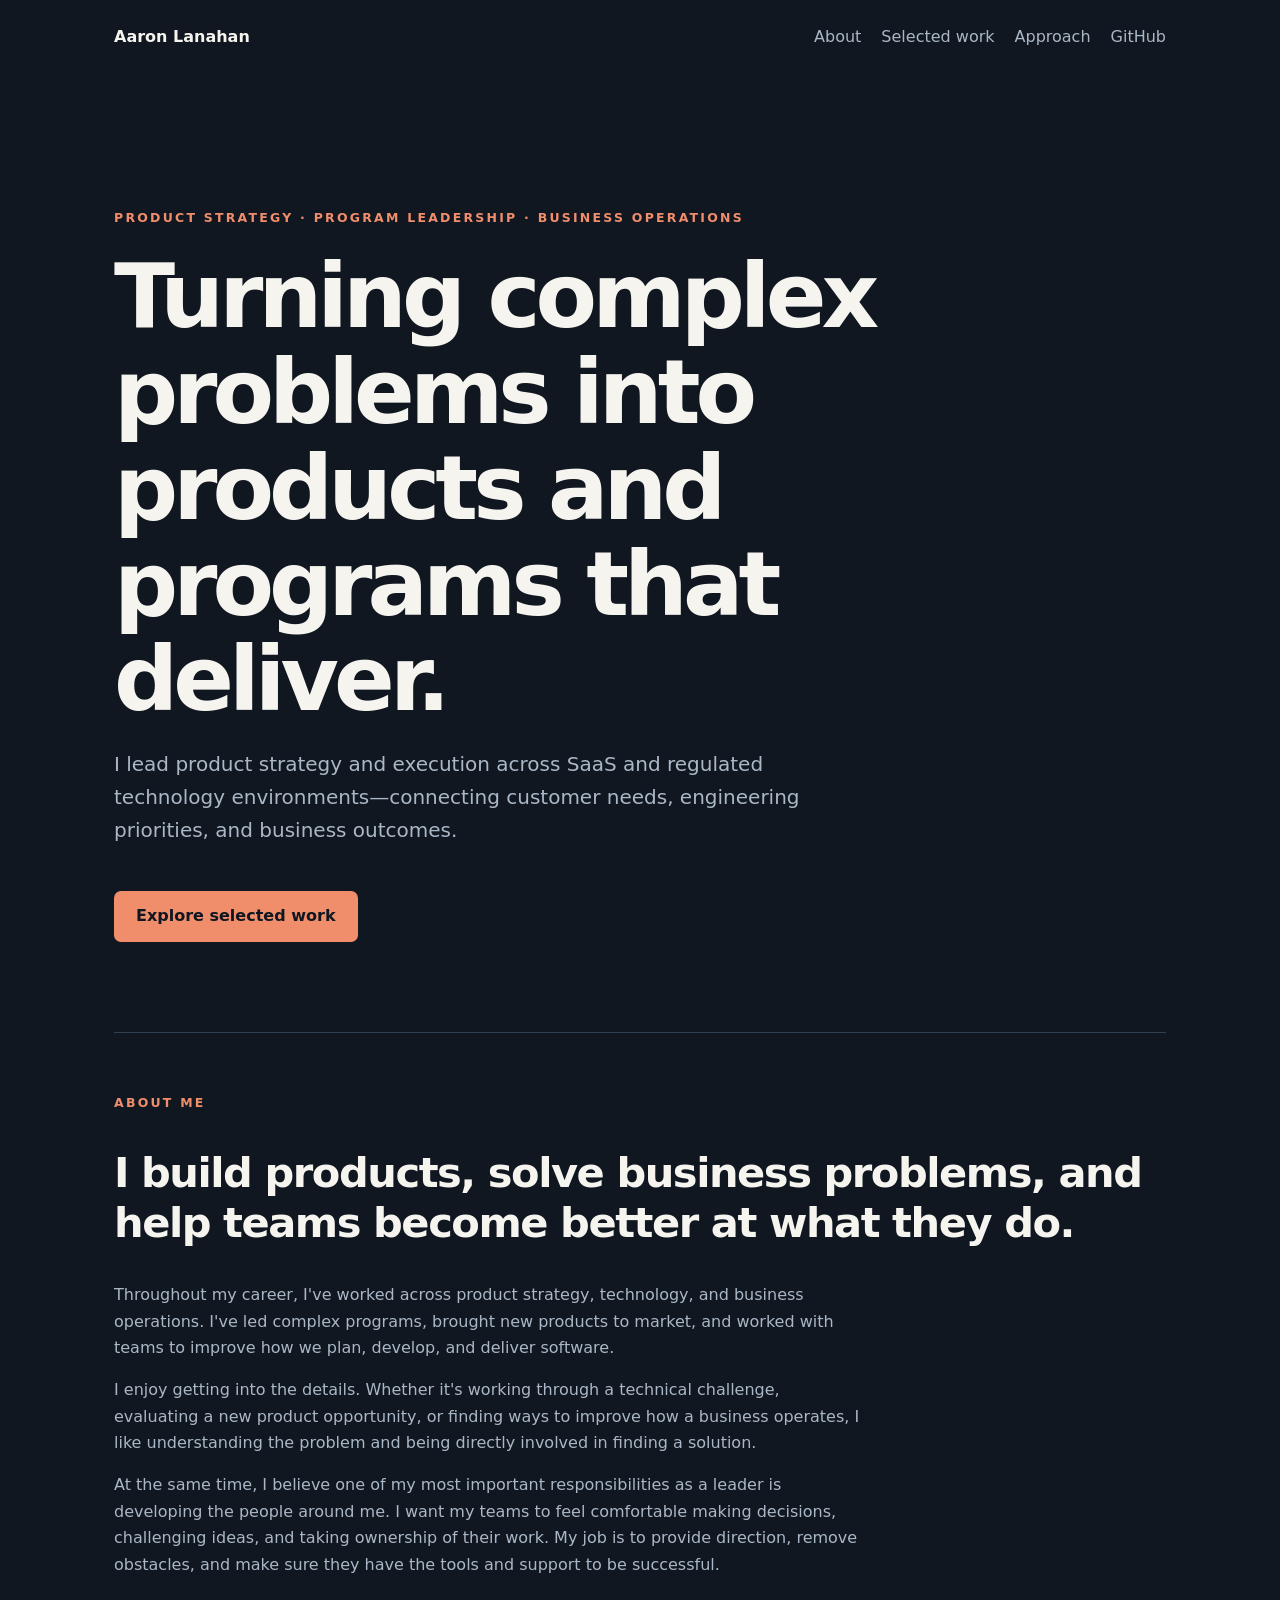
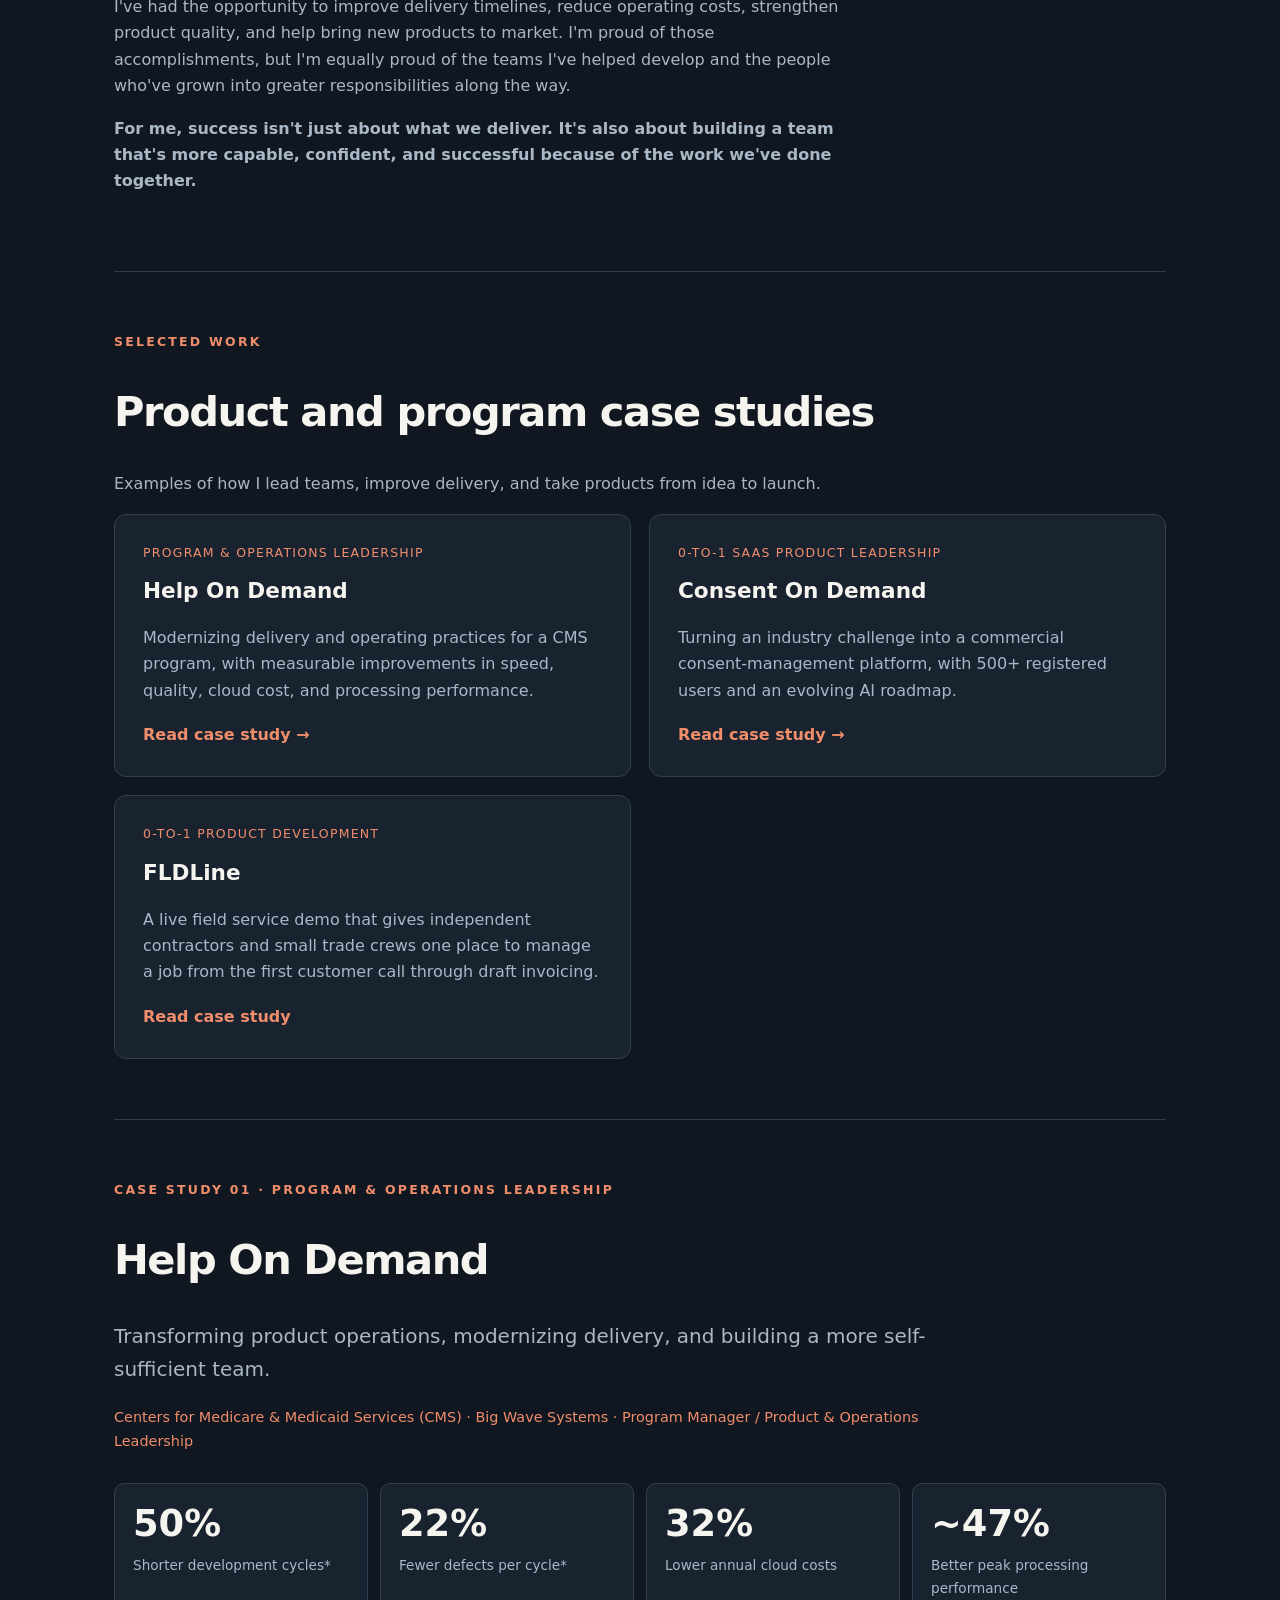
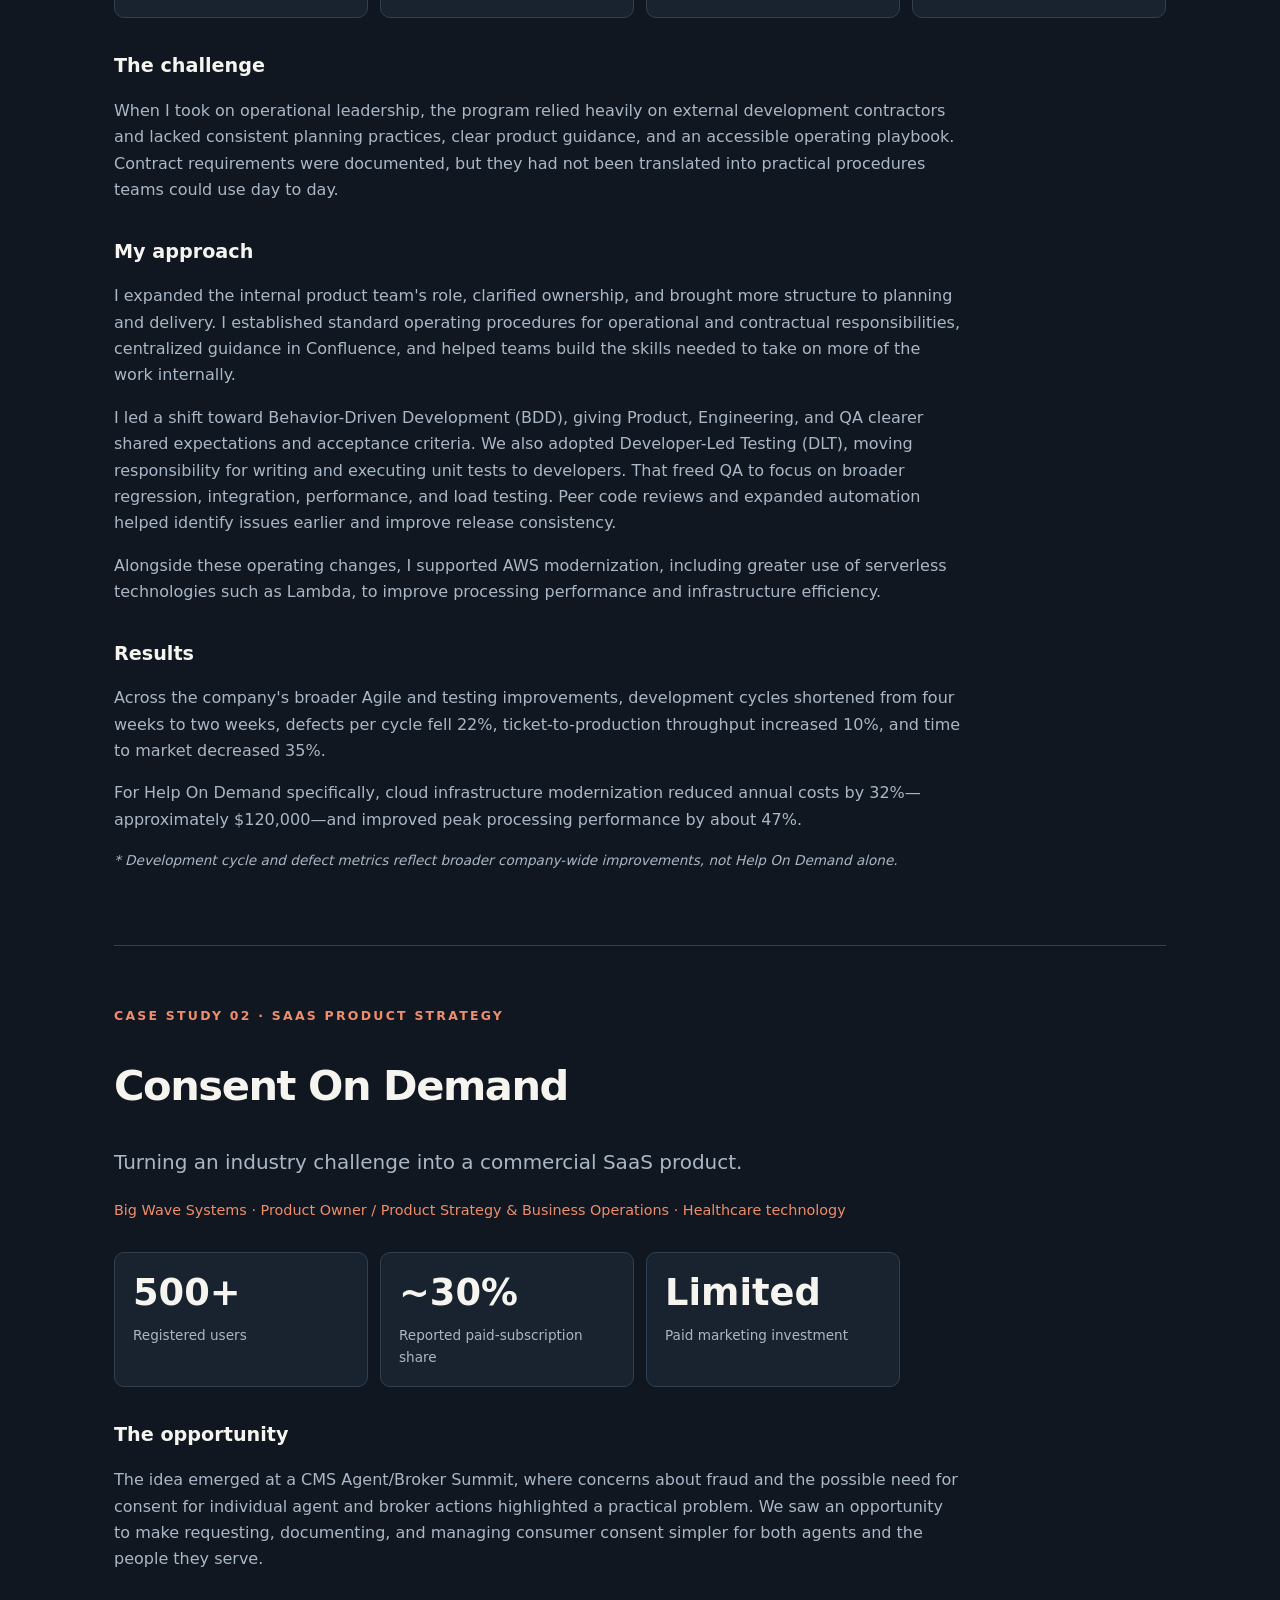
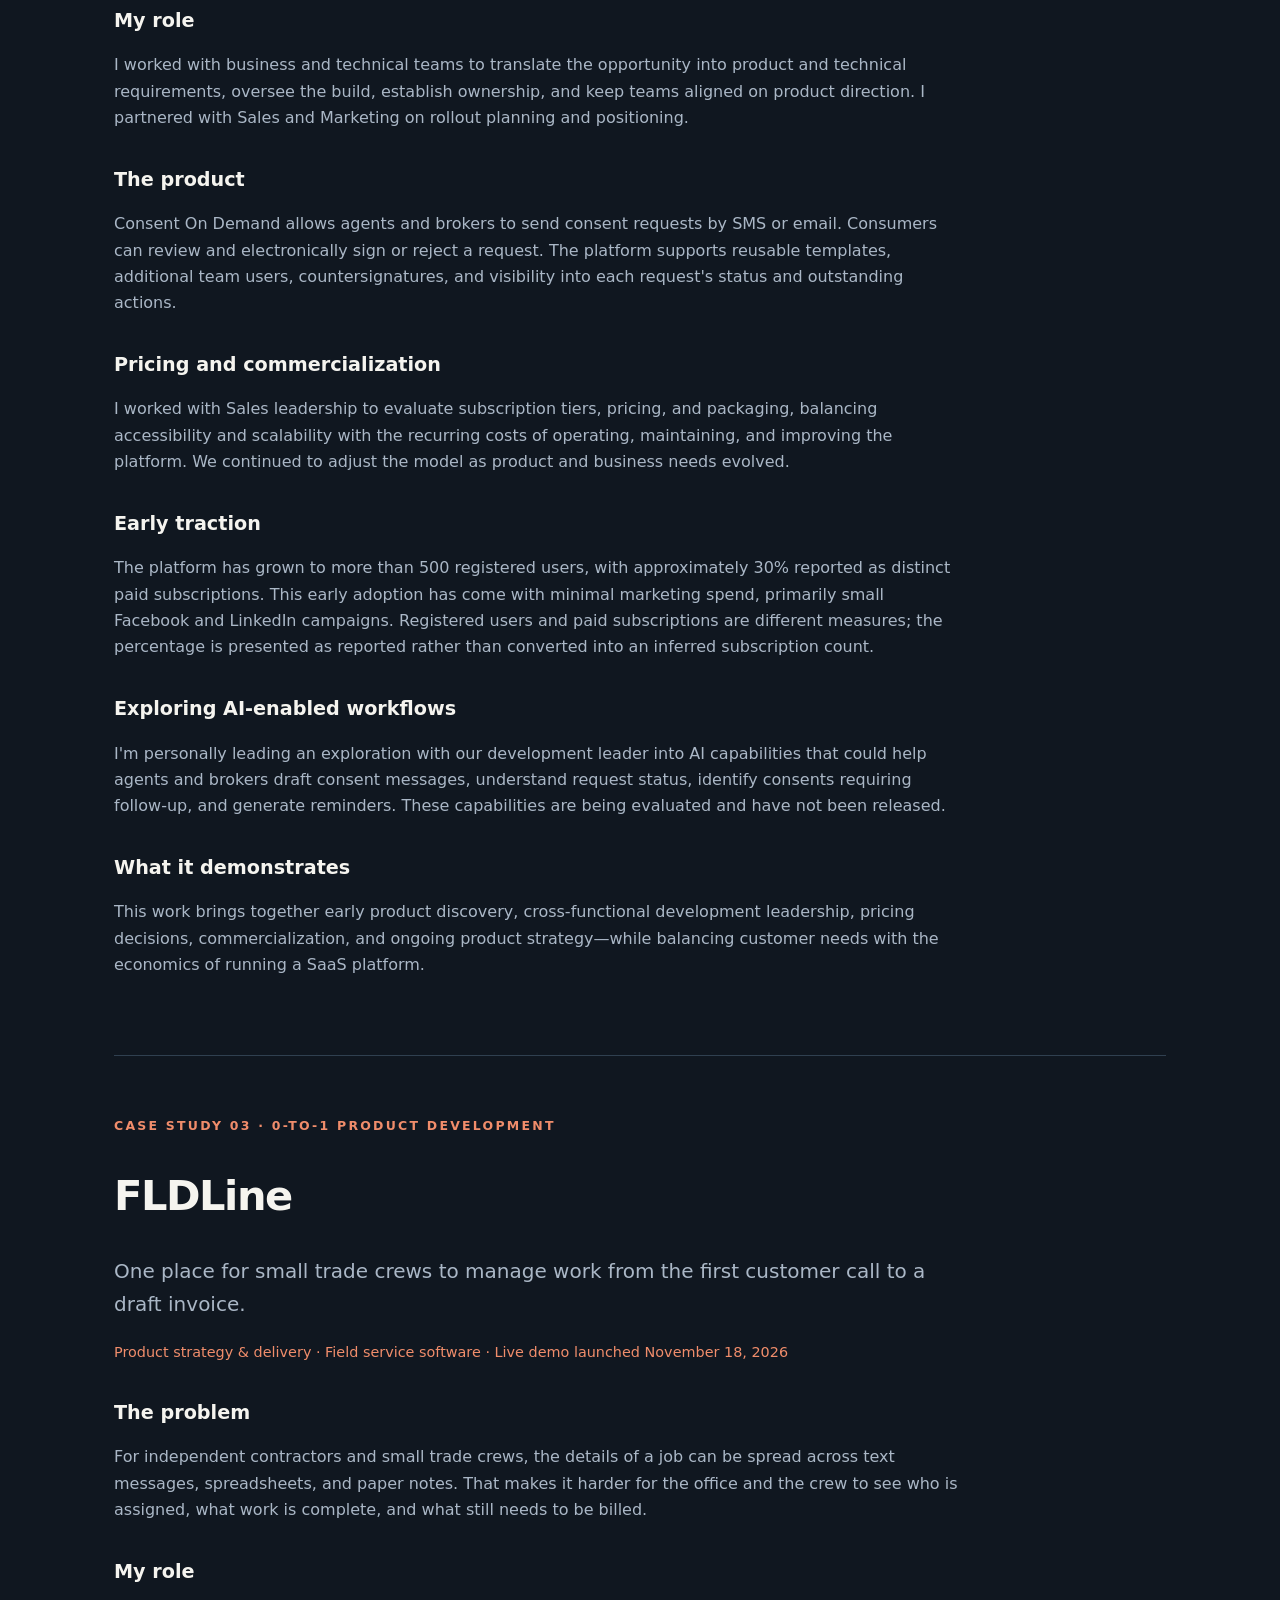
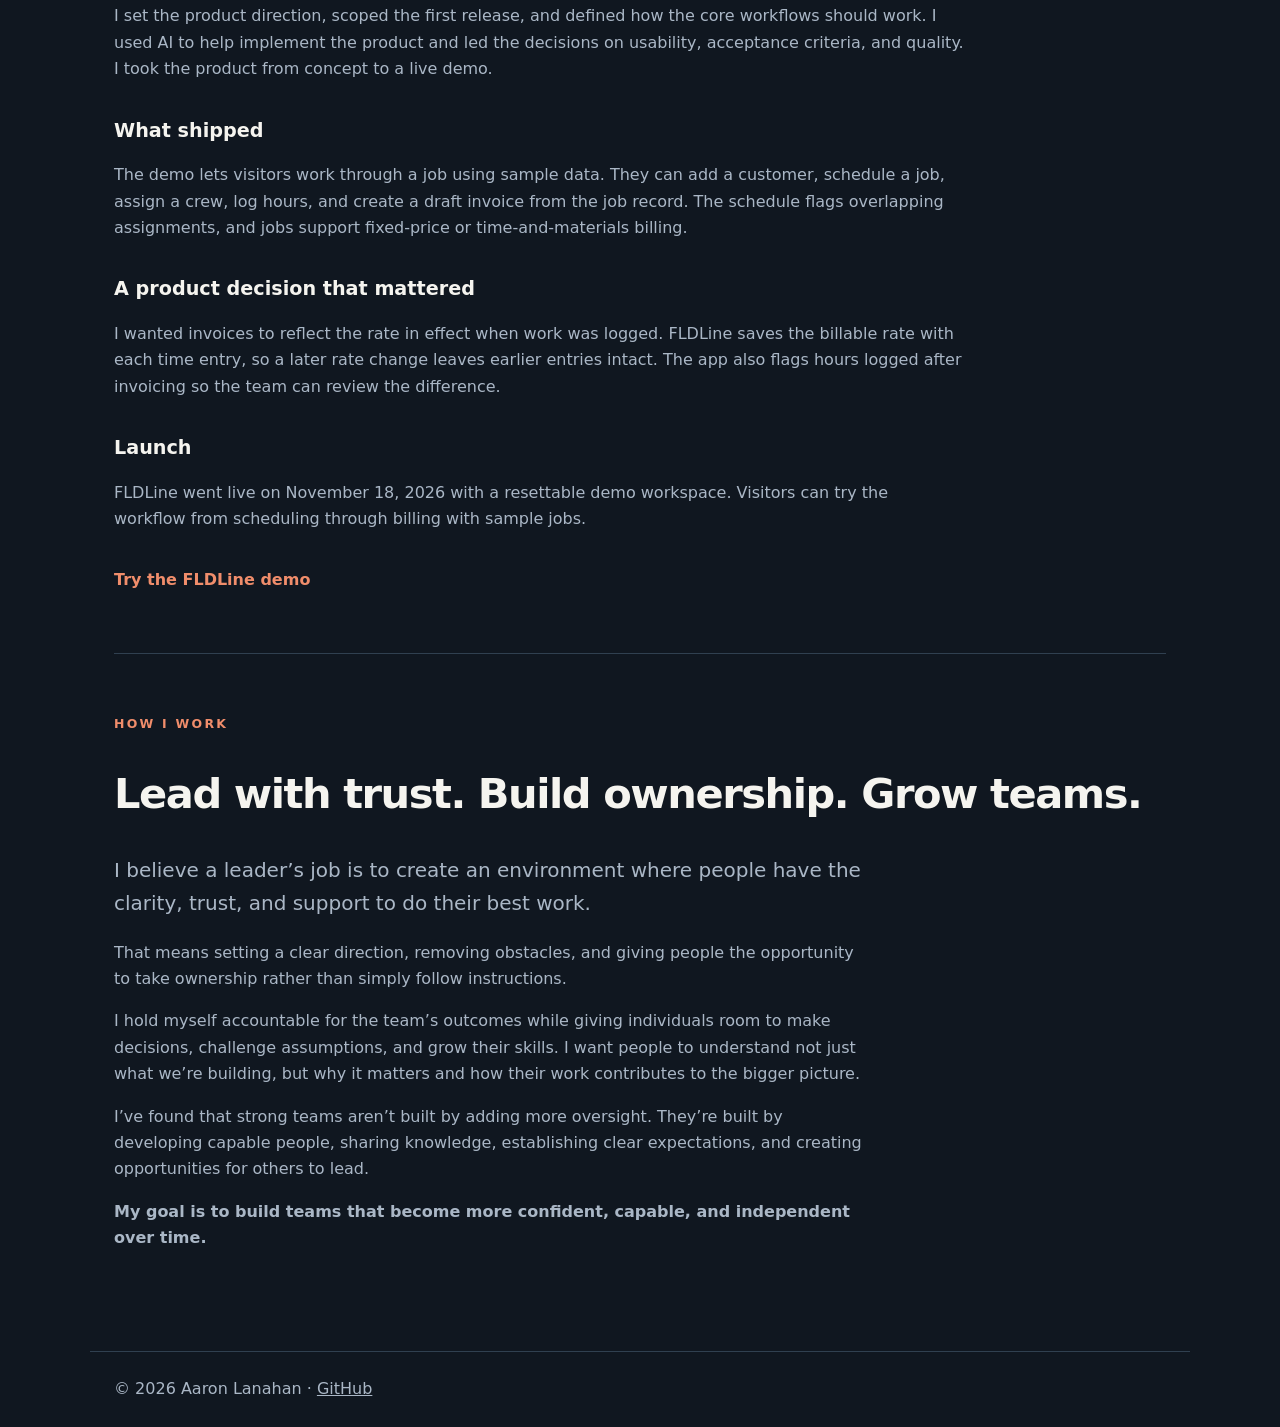
==== commit d13ec9b4: "Add FLDLine portfolio case study" ====
--- a/index.html
+++ b/index.html
@@ -1,4 +1,20 @@
 <!doctype html>
 <html lang="en"><head><meta charset="utf-8"><meta name="viewport" content="width=device-width,initial-scale=1"><meta name="description" content="Aaron Lanahan — Product Strategy, Program Leadership & Business Operations"><title>Aaron Lanahan | Product & Program Leadership</title><style>
 :root{color-scheme:dark;--bg:#101720;--panel:#192330;--text:#f5f4ef;--muted:#aab7c6;--accent:#f08d6b}*{box-sizing:border-box}html{scroll-behavior:smooth}body{margin:0;background:var(--bg);color:var(--text);font:16px/1.65 system-ui,-apple-system,Segoe UI,sans-serif}a{color:inherit}header,main,footer{max-width:1100px;margin:auto;padding:24px}header{display:flex;justify-content:space-between;align-items:center;gap:20px}nav{display:flex;gap:20px;flex-wrap:wrap}nav a{text-decoration:none;color:var(--muted)}nav a:hover{color:var(--text)}.hero{padding:110px 0 90px}.eyebrow{color:var(--accent);text-transform:uppercase;letter-spacing:.18em;font-size:.78rem;font-weight:700}h1{font-size:clamp(2.8rem,7vw,5.8rem);line-height:1.07;letter-spacing:-.055em;max-width:850px;margin:20px 0}h2{font-size:clamp(1.7rem,4vw,2.6rem);letter-spacing:-.035em;line-height:1.2}p{max-width:750px;color:var(--muted)}.lead{font-size:1.25rem}.cta{display:inline-block;margin-top:24px;background:var(--accent);color:#101720;padding:12px 22px;border-radius:7px;text-decoration:none;font-weight:700}.section{padding:60px 0;border-top:1px solid #304050}.grid{display:grid;grid-template-columns:repeat(2,minmax(0,1fr));gap:18px}.tile{background:var(--panel);padding:28px;border:1px solid #304050;border-radius:12px}.tile h3{margin:10px 0;font-size:1.35rem}.tile p{margin-bottom:0}.tag{font-size:.78rem;color:var(--accent);text-transform:uppercase;letter-spacing:.1em}footer{border-top:1px solid #304050;color:var(--muted)}@media(max-width:650px){header{align-items:flex-start;flex-direction:column}.hero{padding:60px 0}.grid{grid-template-columns:1fr}}
-.case-link{display:inline-block;margin-top:18px;color:var(--accent);font-weight:700;text-decoration:none}.case-link:hover{text-decoration:underline}.case-study{scroll-margin-top:30px}.case-study h3{font-size:1.2rem;margin:32px 0 6px}.case-study p{max-width:850px}.meta{font-size:.9rem;color:var(--accent)}.metrics{display:grid;grid-template-columns:repeat(4,minmax(0,1fr));gap:12px;margin:30px 0}.metrics>div{background:var(--panel);border:1px solid #304050;border-radius:10px;padding:18px}.metrics strong{display:block;font-size:clamp(1.5rem,3vw,2.3rem);line-height:1.2;color:var(--text)}.metrics span{display:block;margin-top:8px;color:var(--muted);font-size:.85rem}.note{font-size:.85rem;font-style:italic}@media(max-width:650px){.metrics{grid-template-columns:repeat(2,minmax(0,1fr))}} </style></head><body><header><strong>Aaron Lanahan</strong><nav aria-label="Primary"><a href="#about">About</a><a href="#work">Selected work</a><a href="#approach">Approach</a><a href="https://github.com/alanahan4119">GitHub</a></nav></header><main><section class="hero"><div class="eyebrow">Product strategy · Program leadership · Business operations</div><h1>Turning complex problems into products and programs that deliver.</h1><p class="lead">I lead product strategy and execution across SaaS and regulated technology environments—connecting customer needs, engineering priorities, and business outcomes.</p><a class="cta" href="#work">Explore selected work</a></section><section class="section" id="about"><div class="eyebrow">About me</div><h2>I build products, solve business problems, and help teams become better at what they do.</h2><p>Throughout my career, I've worked across product strategy, technology, and business operations. I've led complex programs, brought new products to market, and worked with teams to improve how we plan, develop, and deliver software.</p><p>I enjoy getting into the details. Whether it's working through a technical challenge, evaluating a new product opportunity, or finding ways to improve how a business operates, I like understanding the problem and being directly involved in finding a solution.</p><p>At the same time, I believe one of my most important responsibilities as a leader is developing the people around me. I want my teams to feel comfortable making decisions, challenging ideas, and taking ownership of their work. My job is to provide direction, remove obstacles, and make sure they have the tools and support to be successful.</p><p>I've had the opportunity to improve delivery timelines, reduce operating costs, strengthen product quality, and help bring new products to market. I'm proud of those accomplishments, but I'm equally proud of the teams I've helped develop and the people who've grown into greater responsibilities along the way.</p><p><strong>For me, success isn't just about what we deliver. It's also about building a team that's more capable, confident, and successful because of the work we've done together.</strong></p></section><section class="section" id="work"><div class="eyebrow">Selected work</div><h2>Product and program case studies</h2><p>These summaries are intentionally high level. Two examples of how I lead teams, improve delivery, and bring products to market.</p><div class="grid"><article class="tile"><div class="tag">Program &amp; operations leadership</div><h3>Help On Demand</h3><p>Modernizing delivery and operating practices for a CMS program, with measurable improvements in speed, quality, cloud cost, and processing performance.</p><a class="case-link" href="#help-on-demand">Read case study →</a></article><article class="tile"><div class="tag">0-to-1 SaaS product leadership</div><h3>Consent On Demand</h3><p>Turning an industry challenge into a commercial consent-management platform, with 500+ registered users and an evolving AI roadmap.</p><a class="case-link" href="#consent-on-demand">Read case study →</a></article></div></section><section class="section case-study" id="help-on-demand"><div class="eyebrow">Case study 01 · Program &amp; operations leadership</div><h2>Help On Demand</h2><p class="lead">Transforming product operations, modernizing delivery, and building a more self-sufficient team.</p><p class="meta">Centers for Medicare &amp; Medicaid Services (CMS) · Big Wave Systems · Program Manager / Product &amp; Operations Leadership</p><div class="metrics"><div><strong>50%</strong><span>Shorter development cycles*</span></div><div><strong>22%</strong><span>Fewer defects per cycle*</span></div><div><strong>32%</strong><span>Lower annual cloud costs</span></div><div><strong>~47%</strong><span>Better peak processing performance</span></div></div><h3>The challenge</h3><p>When I took on operational leadership, the program relied heavily on external development contractors and lacked consistent planning practices, clear product guidance, and an accessible operating playbook. Contract requirements were documented, but they had not been translated into practical procedures teams could use day to day.</p><h3>My approach</h3><p>I expanded the internal product team's role, clarified ownership, and brought more structure to planning and delivery. I established standard operating procedures for operational and contractual responsibilities, centralized guidance in Confluence, and helped teams build the skills needed to take on more of the work internally.</p><p>I led a shift toward Behavior-Driven Development (BDD), giving Product, Engineering, and QA clearer shared expectations and acceptance criteria. We also adopted Developer-Led Testing (DLT), moving responsibility for writing and executing unit tests to developers. That freed QA to focus on broader regression, integration, performance, and load testing. Peer code reviews and expanded automation helped identify issues earlier and improve release consistency.</p><p>Alongside these operating changes, I supported AWS modernization, including greater use of serverless technologies such as Lambda, to improve processing performance and infrastructure efficiency.</p><h3>Results</h3><p>Across the company's broader Agile and testing improvements, development cycles shortened from four weeks to two weeks, defects per cycle fell 22%, ticket-to-production throughput increased 10%, and time to market decreased 35%.</p><p>For Help On Demand specifically, cloud infrastructure modernization reduced annual costs by 32%—approximately $120,000—and improved peak processing performance by about 47%.</p><p class="note">* Development cycle and defect metrics reflect broader company-wide improvements, not Help On Demand alone.</p></section><section class="section case-study" id="consent-on-demand"><div class="eyebrow">Case study 02 · SaaS product strategy</div><h2>Consent On Demand</h2><p class="lead">Turning an industry challenge into a commercial SaaS product.</p><p class="meta">Big Wave Systems · Product Owner / Product Strategy &amp; Business Operations · Healthcare technology</p><div class="metrics"><div><strong>500+</strong><span>Registered users</span></div><div><strong>~30%</strong><span>Reported paid-subscription share</span></div><div><strong>Limited</strong><span>Paid marketing investment</span></div></div><h3>The opportunity</h3><p>The idea emerged at a CMS Agent/Broker Summit, where concerns about fraud and the possible need for consent for individual agent and broker actions highlighted a practical problem. We saw an opportunity to make requesting, documenting, and managing consumer consent simpler for both agents and the people they serve.</p><h3>My role</h3><p>I worked with business and technical teams to translate the opportunity into product and technical requirements, oversee the build, establish ownership, and keep teams aligned on product direction. I partnered with Sales and Marketing on rollout planning and positioning.</p><h3>The product</h3><p>Consent On Demand allows agents and brokers to send consent requests by SMS or email. Consumers can review and electronically sign or reject a request. The platform supports reusable templates, additional team users, countersignatures, and visibility into each request's status and outstanding actions.</p><h3>Pricing and commercialization</h3><p>I worked with Sales leadership to evaluate subscription tiers, pricing, and packaging, balancing accessibility and scalability with the recurring costs of operating, maintaining, and improving the platform. We continued to adjust the model as product and business needs evolved.</p><h3>Early traction</h3><p>The platform has grown to more than 500 registered users, with approximately 30% reported as distinct paid subscriptions. This early adoption has come with minimal marketing spend, primarily small Facebook and LinkedIn campaigns. Registered users and paid subscriptions are different measures; the percentage is presented as reported rather than converted into an inferred subscription count.</p><h3>Exploring AI-enabled workflows</h3><p>I'm personally leading an exploration with our development leader into AI capabilities that could help agents and brokers draft consent messages, understand request status, identify consents requiring follow-up, and generate reminders. These capabilities are being evaluated and have not been released.</p><h3>What it demonstrates</h3><p>This work brings together early product discovery, cross-functional development leadership, pricing decisions, commercialization, and ongoing product strategy—while balancing customer needs with the economics of running a SaaS platform.</p></section><section class="section" id="approach"><div class="eyebrow">How I work</div><h2>Lead with trust. Build ownership. Grow teams.</h2><p class="lead">I believe a leader’s job is to create an environment where people have the clarity, trust, and support to do their best work.</p><p>That means setting a clear direction, removing obstacles, and giving people the opportunity to take ownership rather than simply follow instructions.</p><p>I hold myself accountable for the team’s outcomes while giving individuals room to make decisions, challenge assumptions, and grow their skills. I want people to understand not just what we’re building, but why it matters and how their work contributes to the bigger picture.</p><p>I’ve found that strong teams aren’t built by adding more oversight. They’re built by developing capable people, sharing knowledge, establishing clear expectations, and creating opportunities for others to lead.</p><p><strong>My goal is to build teams that become more confident, capable, and independent over time.</strong></p></section></main><footer>© 2026 Aaron Lanahan · <a href="https://github.com/alanahan4119">GitHub</a></footer></body></html>+.case-link{display:inline-block;margin-top:18px;color:var(--accent);font-weight:700;text-decoration:none}.case-link:hover{text-decoration:underline}.case-study{scroll-margin-top:30px}.case-study h3{font-size:1.2rem;margin:32px 0 6px}.case-study p{max-width:850px}.meta{font-size:.9rem;color:var(--accent)}.metrics{display:grid;grid-template-columns:repeat(4,minmax(0,1fr));gap:12px;margin:30px 0}.metrics>div{background:var(--panel);border:1px solid #304050;border-radius:10px;padding:18px}.metrics strong{display:block;font-size:clamp(1.5rem,3vw,2.3rem);line-height:1.2;color:var(--text)}.metrics span{display:block;margin-top:8px;color:var(--muted);font-size:.85rem}.note{font-size:.85rem;font-style:italic}@media(max-width:650px){.metrics{grid-template-columns:repeat(2,minmax(0,1fr))}} </style></head><body><header><strong>Aaron Lanahan</strong><nav aria-label="Primary"><a href="#about">About</a><a href="#work">Selected work</a><a href="#approach">Approach</a><a href="https://github.com/alanahan4119">GitHub</a></nav></header><main><section class="hero"><div class="eyebrow">Product strategy · Program leadership · Business operations</div><h1>Turning complex problems into products and programs that deliver.</h1><p class="lead">I lead product strategy and execution across SaaS and regulated technology environments—connecting customer needs, engineering priorities, and business outcomes.</p><a class="cta" href="#work">Explore selected work</a></section><section class="section" id="about"><div class="eyebrow">About me</div><h2>I build products, solve business problems, and help teams become better at what they do.</h2><p>Throughout my career, I've worked across product strategy, technology, and business operations. I've led complex programs, brought new products to market, and worked with teams to improve how we plan, develop, and deliver software.</p><p>I enjoy getting into the details. Whether it's working through a technical challenge, evaluating a new product opportunity, or finding ways to improve how a business operates, I like understanding the problem and being directly involved in finding a solution.</p><p>At the same time, I believe one of my most important responsibilities as a leader is developing the people around me. I want my teams to feel comfortable making decisions, challenging ideas, and taking ownership of their work. My job is to provide direction, remove obstacles, and make sure they have the tools and support to be successful.</p><p>I've had the opportunity to improve delivery timelines, reduce operating costs, strengthen product quality, and help bring new products to market. I'm proud of those accomplishments, but I'm equally proud of the teams I've helped develop and the people who've grown into greater responsibilities along the way.</p><p><strong>For me, success isn't just about what we deliver. It's also about building a team that's more capable, confident, and successful because of the work we've done together.</strong></p></section><section class="section" id="work"><div class="eyebrow">Selected work</div><h2>Product and program case studies</h2><p>Examples of how I lead teams, improve delivery, and take products from idea to launch.</p><div class="grid"><article class="tile"><div class="tag">Program &amp; operations leadership</div><h3>Help On Demand</h3><p>Modernizing delivery and operating practices for a CMS program, with measurable improvements in speed, quality, cloud cost, and processing performance.</p><a class="case-link" href="#help-on-demand">Read case study →</a></article><article class="tile"><div class="tag">0-to-1 SaaS product leadership</div><h3>Consent On Demand</h3><p>Turning an industry challenge into a commercial consent-management platform, with 500+ registered users and an evolving AI roadmap.</p><a class="case-link" href="#consent-on-demand">Read case study →</a></article><article class="tile"><div class="tag">0-to-1 product development</div><h3>FLDLine</h3><p>A live field service demo that gives independent contractors and small trade crews one place to manage a job from the first customer call through draft invoicing.</p><a class="case-link" href="#fldline">Read case study</a></article></div></section><section class="section case-study" id="help-on-demand"><div class="eyebrow">Case study 01 · Program &amp; operations leadership</div><h2>Help On Demand</h2><p class="lead">Transforming product operations, modernizing delivery, and building a more self-sufficient team.</p><p class="meta">Centers for Medicare &amp; Medicaid Services (CMS) · Big Wave Systems · Program Manager / Product &amp; Operations Leadership</p><div class="metrics"><div><strong>50%</strong><span>Shorter development cycles*</span></div><div><strong>22%</strong><span>Fewer defects per cycle*</span></div><div><strong>32%</strong><span>Lower annual cloud costs</span></div><div><strong>~47%</strong><span>Better peak processing performance</span></div></div><h3>The challenge</h3><p>When I took on operational leadership, the program relied heavily on external development contractors and lacked consistent planning practices, clear product guidance, and an accessible operating playbook. Contract requirements were documented, but they had not been translated into practical procedures teams could use day to day.</p><h3>My approach</h3><p>I expanded the internal product team's role, clarified ownership, and brought more structure to planning and delivery. I established standard operating procedures for operational and contractual responsibilities, centralized guidance in Confluence, and helped teams build the skills needed to take on more of the work internally.</p><p>I led a shift toward Behavior-Driven Development (BDD), giving Product, Engineering, and QA clearer shared expectations and acceptance criteria. We also adopted Developer-Led Testing (DLT), moving responsibility for writing and executing unit tests to developers. That freed QA to focus on broader regression, integration, performance, and load testing. Peer code reviews and expanded automation helped identify issues earlier and improve release consistency.</p><p>Alongside these operating changes, I supported AWS modernization, including greater use of serverless technologies such as Lambda, to improve processing performance and infrastructure efficiency.</p><h3>Results</h3><p>Across the company's broader Agile and testing improvements, development cycles shortened from four weeks to two weeks, defects per cycle fell 22%, ticket-to-production throughput increased 10%, and time to market decreased 35%.</p><p>For Help On Demand specifically, cloud infrastructure modernization reduced annual costs by 32%—approximately $120,000—and improved peak processing performance by about 47%.</p><p class="note">* Development cycle and defect metrics reflect broader company-wide improvements, not Help On Demand alone.</p></section><section class="section case-study" id="consent-on-demand"><div class="eyebrow">Case study 02 · SaaS product strategy</div><h2>Consent On Demand</h2><p class="lead">Turning an industry challenge into a commercial SaaS product.</p><p class="meta">Big Wave Systems · Product Owner / Product Strategy &amp; Business Operations · Healthcare technology</p><div class="metrics"><div><strong>500+</strong><span>Registered users</span></div><div><strong>~30%</strong><span>Reported paid-subscription share</span></div><div><strong>Limited</strong><span>Paid marketing investment</span></div></div><h3>The opportunity</h3><p>The idea emerged at a CMS Agent/Broker Summit, where concerns about fraud and the possible need for consent for individual agent and broker actions highlighted a practical problem. We saw an opportunity to make requesting, documenting, and managing consumer consent simpler for both agents and the people they serve.</p><h3>My role</h3><p>I worked with business and technical teams to translate the opportunity into product and technical requirements, oversee the build, establish ownership, and keep teams aligned on product direction. I partnered with Sales and Marketing on rollout planning and positioning.</p><h3>The product</h3><p>Consent On Demand allows agents and brokers to send consent requests by SMS or email. Consumers can review and electronically sign or reject a request. The platform supports reusable templates, additional team users, countersignatures, and visibility into each request's status and outstanding actions.</p><h3>Pricing and commercialization</h3><p>I worked with Sales leadership to evaluate subscription tiers, pricing, and packaging, balancing accessibility and scalability with the recurring costs of operating, maintaining, and improving the platform. We continued to adjust the model as product and business needs evolved.</p><h3>Early traction</h3><p>The platform has grown to more than 500 registered users, with approximately 30% reported as distinct paid subscriptions. This early adoption has come with minimal marketing spend, primarily small Facebook and LinkedIn campaigns. Registered users and paid subscriptions are different measures; the percentage is presented as reported rather than converted into an inferred subscription count.</p><h3>Exploring AI-enabled workflows</h3><p>I'm personally leading an exploration with our development leader into AI capabilities that could help agents and brokers draft consent messages, understand request status, identify consents requiring follow-up, and generate reminders. These capabilities are being evaluated and have not been released.</p><h3>What it demonstrates</h3><p>This work brings together early product discovery, cross-functional development leadership, pricing decisions, commercialization, and ongoing product strategy—while balancing customer needs with the economics of running a SaaS platform.</p></section><section class="section case-study" id="fldline">
+<div class="eyebrow">Case study 03 · 0-to-1 product development</div>
+<h2>FLDLine</h2>
+<p class="lead">One place for small trade crews to manage work from the first customer call to a draft invoice.</p>
+<p class="meta">Product strategy &amp; delivery · Field service software · Live demo launched November 18, 2026</p>
+<h3>The problem</h3>
+<p>For independent contractors and small trade crews, the details of a job can be spread across text messages, spreadsheets, and paper notes. That makes it harder for the office and the crew to see who is assigned, what work is complete, and what still needs to be billed.</p>
+<h3>My role</h3>
+<p>I set the product direction, scoped the first release, and defined how the core workflows should work. I used AI to help implement the product and led the decisions on usability, acceptance criteria, and quality. I took the product from concept to a live demo.</p>
+<h3>What shipped</h3>
+<p>The demo lets visitors work through a job using sample data. They can add a customer, schedule a job, assign a crew, log hours, and create a draft invoice from the job record. The schedule flags overlapping assignments, and jobs support fixed-price or time-and-materials billing.</p>
+<h3>A product decision that mattered</h3>
+<p>I wanted invoices to reflect the rate in effect when work was logged. FLDLine saves the billable rate with each time entry, so a later rate change leaves earlier entries intact. The app also flags hours logged after invoicing so the team can review the difference.</p>
+<h3>Launch</h3>
+<p>FLDLine went live on November 18, 2026 with a resettable demo workspace. Visitors can try the workflow from scheduling through billing with sample jobs.</p>
+<a class="case-link" href="https://www.thefldline.com">Try the FLDLine demo</a>
+</section><section class="section" id="approach"><div class="eyebrow">How I work</div><h2>Lead with trust. Build ownership. Grow teams.</h2><p class="lead">I believe a leader’s job is to create an environment where people have the clarity, trust, and support to do their best work.</p><p>That means setting a clear direction, removing obstacles, and giving people the opportunity to take ownership rather than simply follow instructions.</p><p>I hold myself accountable for the team’s outcomes while giving individuals room to make decisions, challenge assumptions, and grow their skills. I want people to understand not just what we’re building, but why it matters and how their work contributes to the bigger picture.</p><p>I’ve found that strong teams aren’t built by adding more oversight. They’re built by developing capable people, sharing knowledge, establishing clear expectations, and creating opportunities for others to lead.</p><p><strong>My goal is to build teams that become more confident, capable, and independent over time.</strong></p></section></main><footer>© 2026 Aaron Lanahan · <a href="https://github.com/alanahan4119">GitHub</a></footer></body></html>
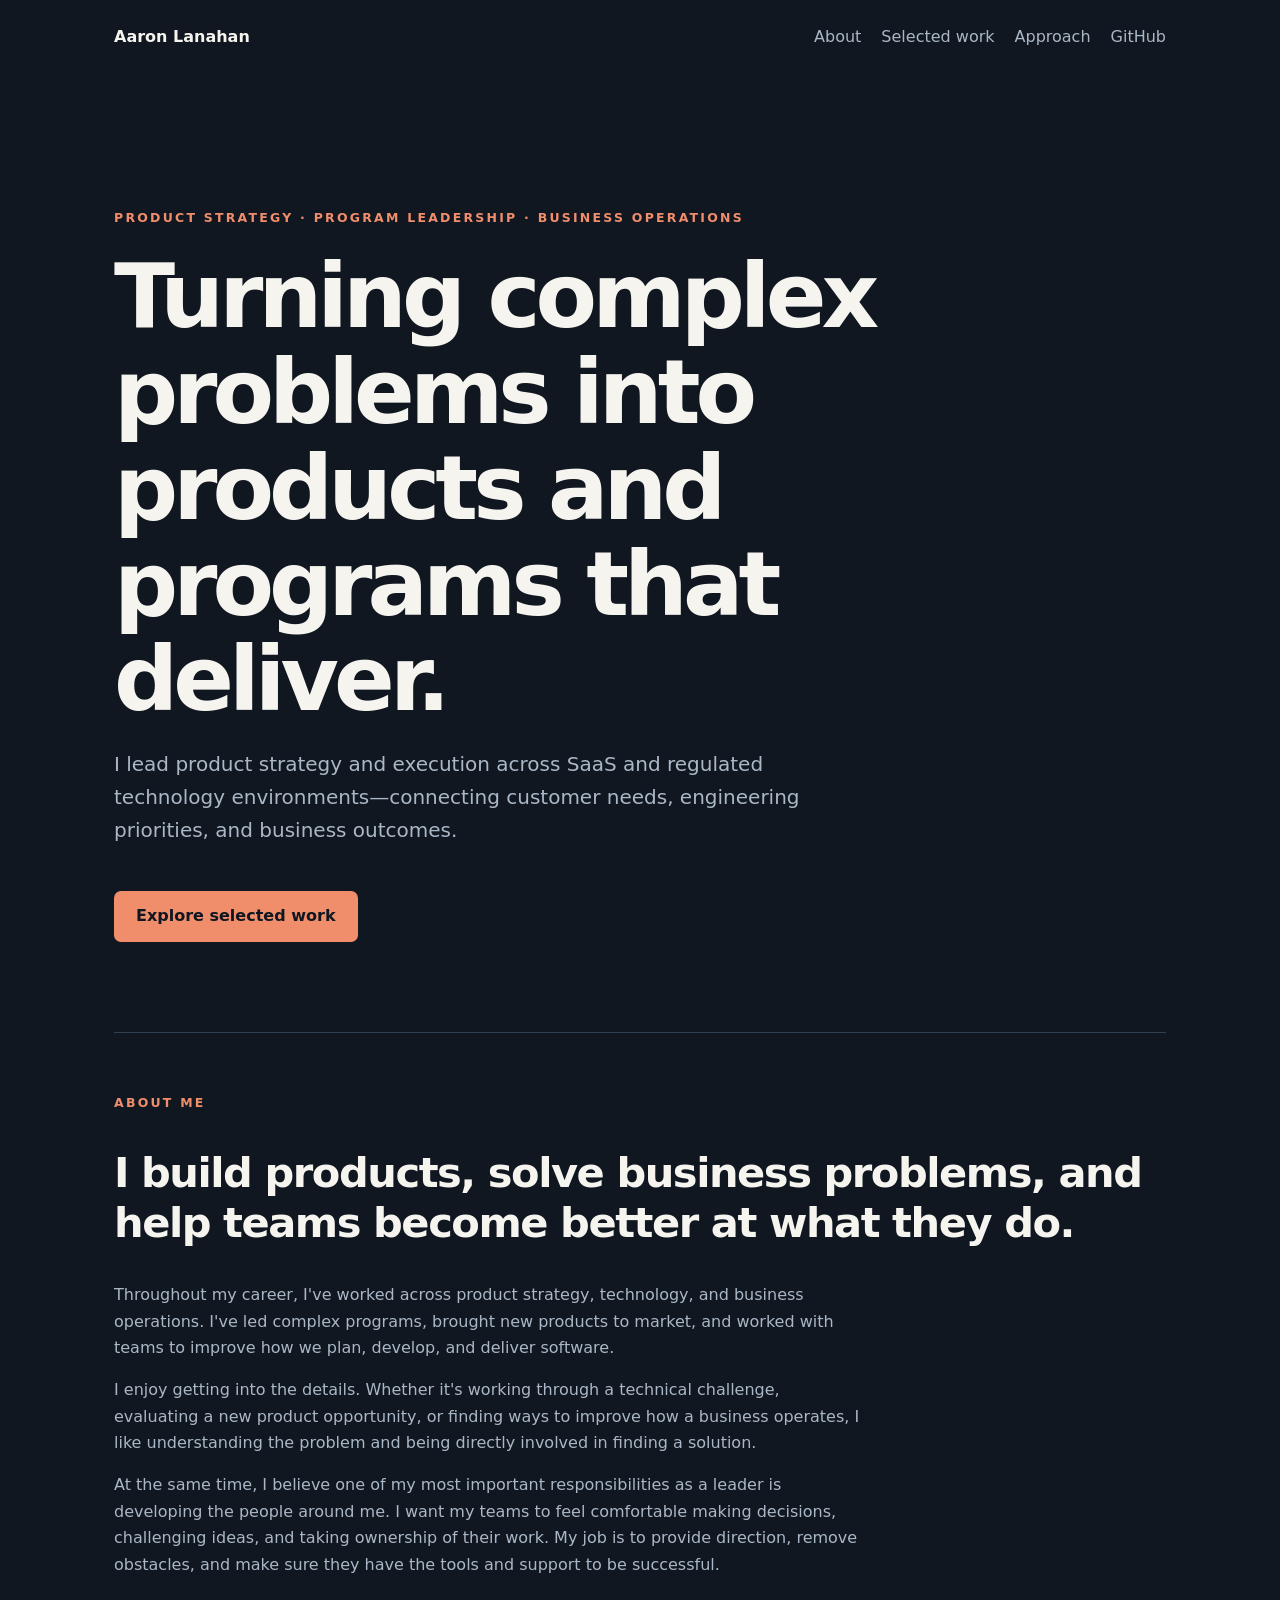
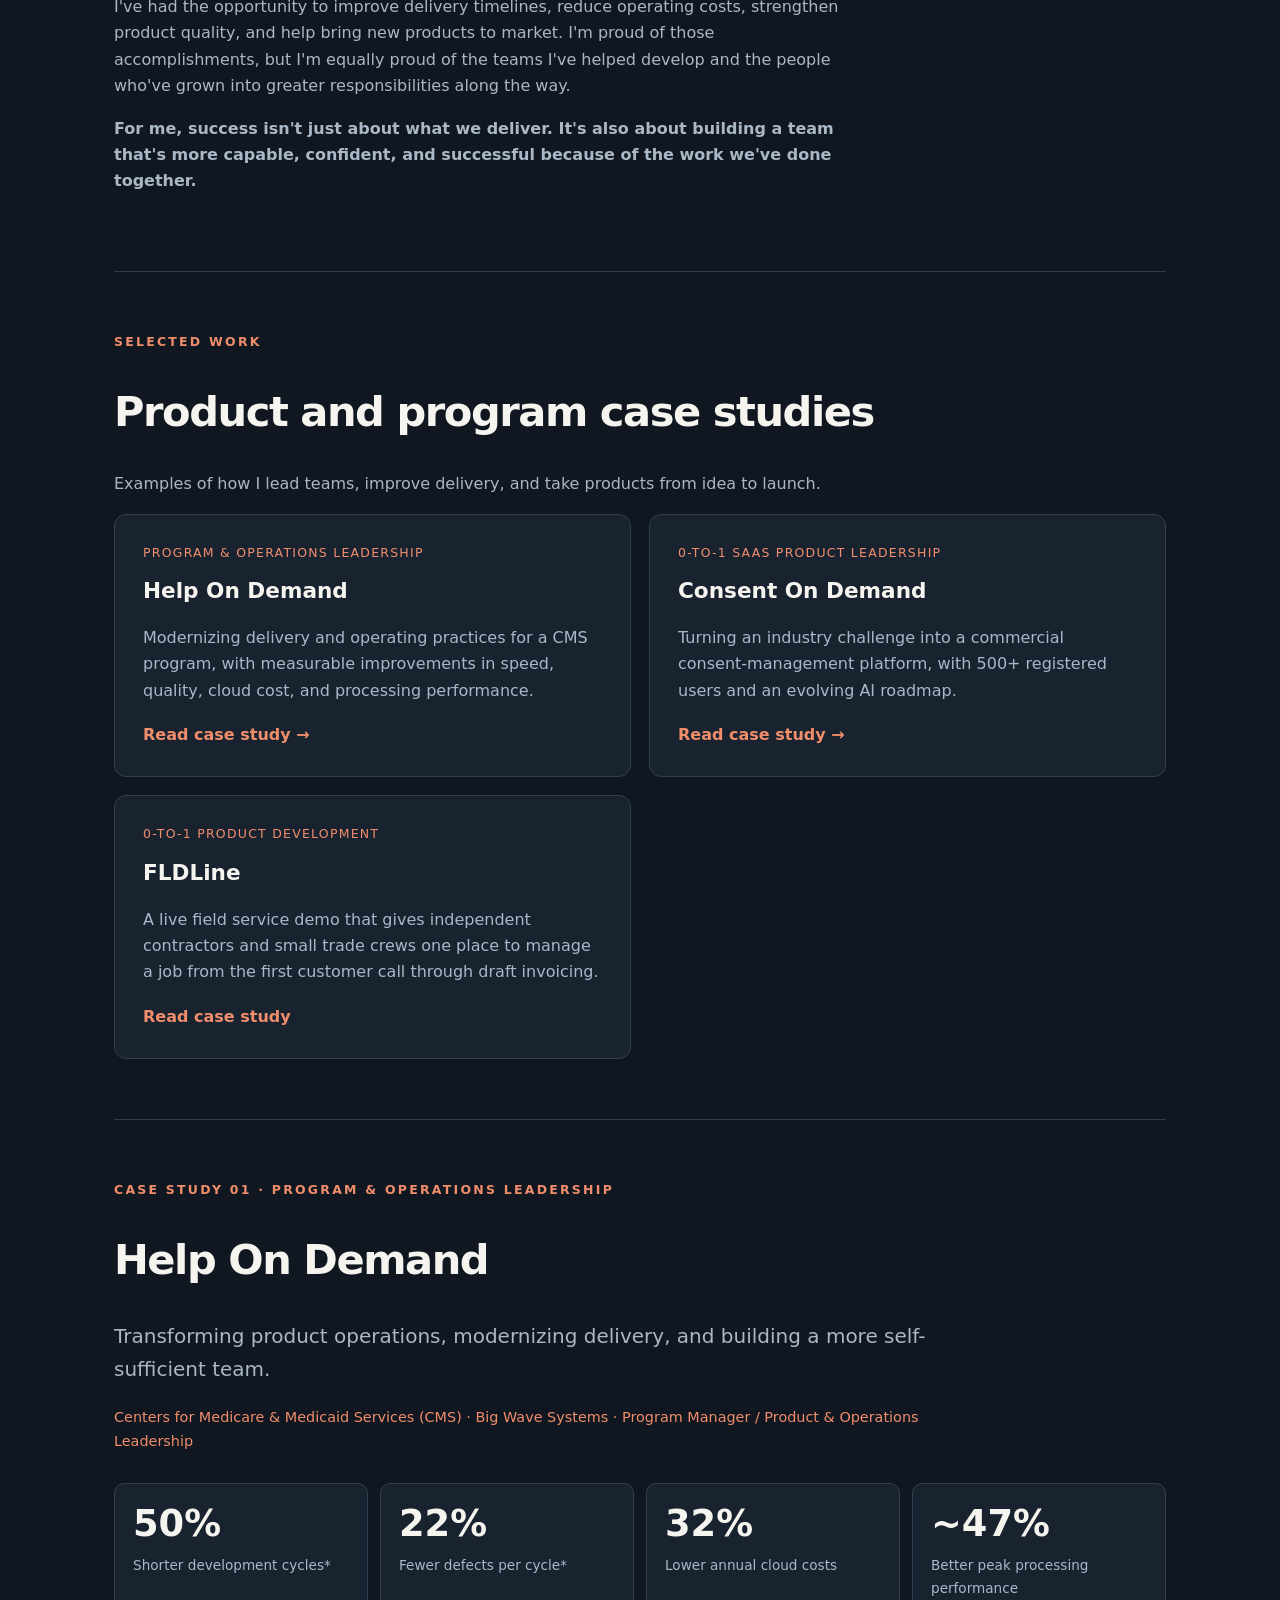
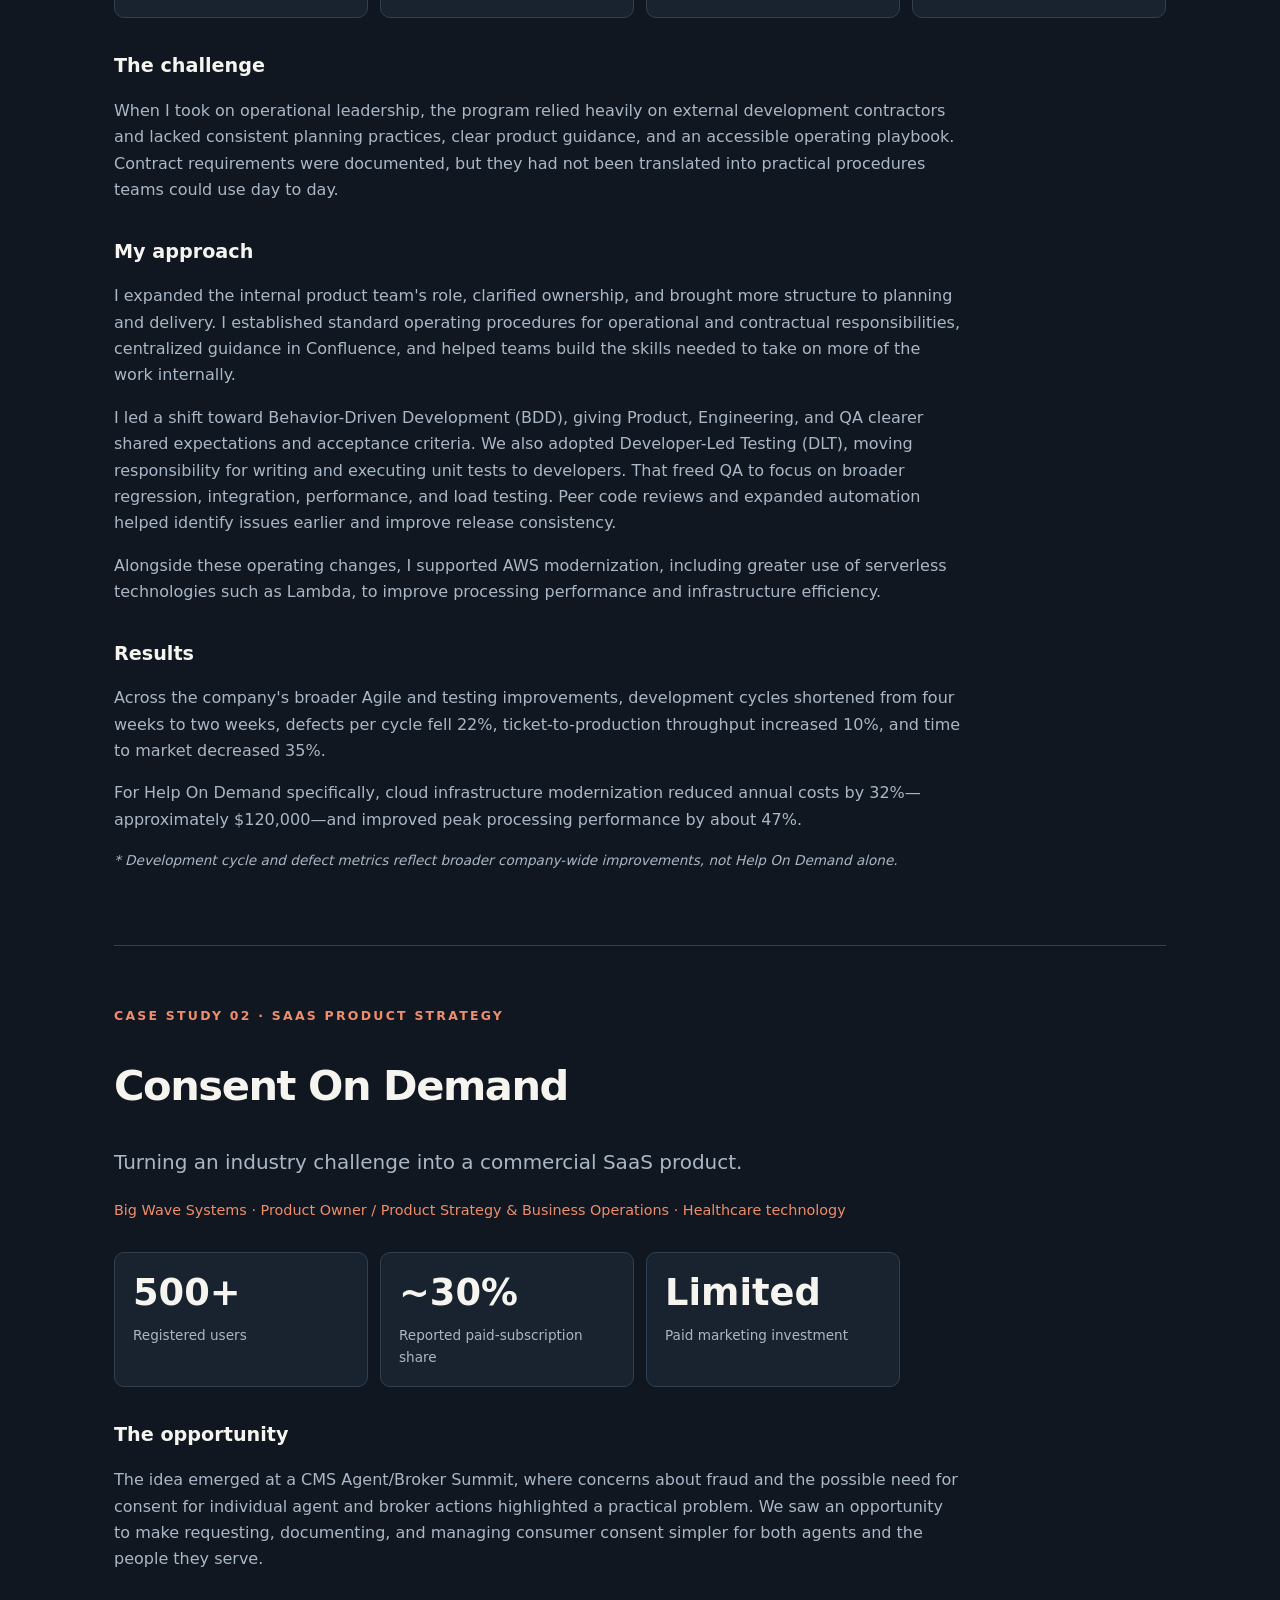
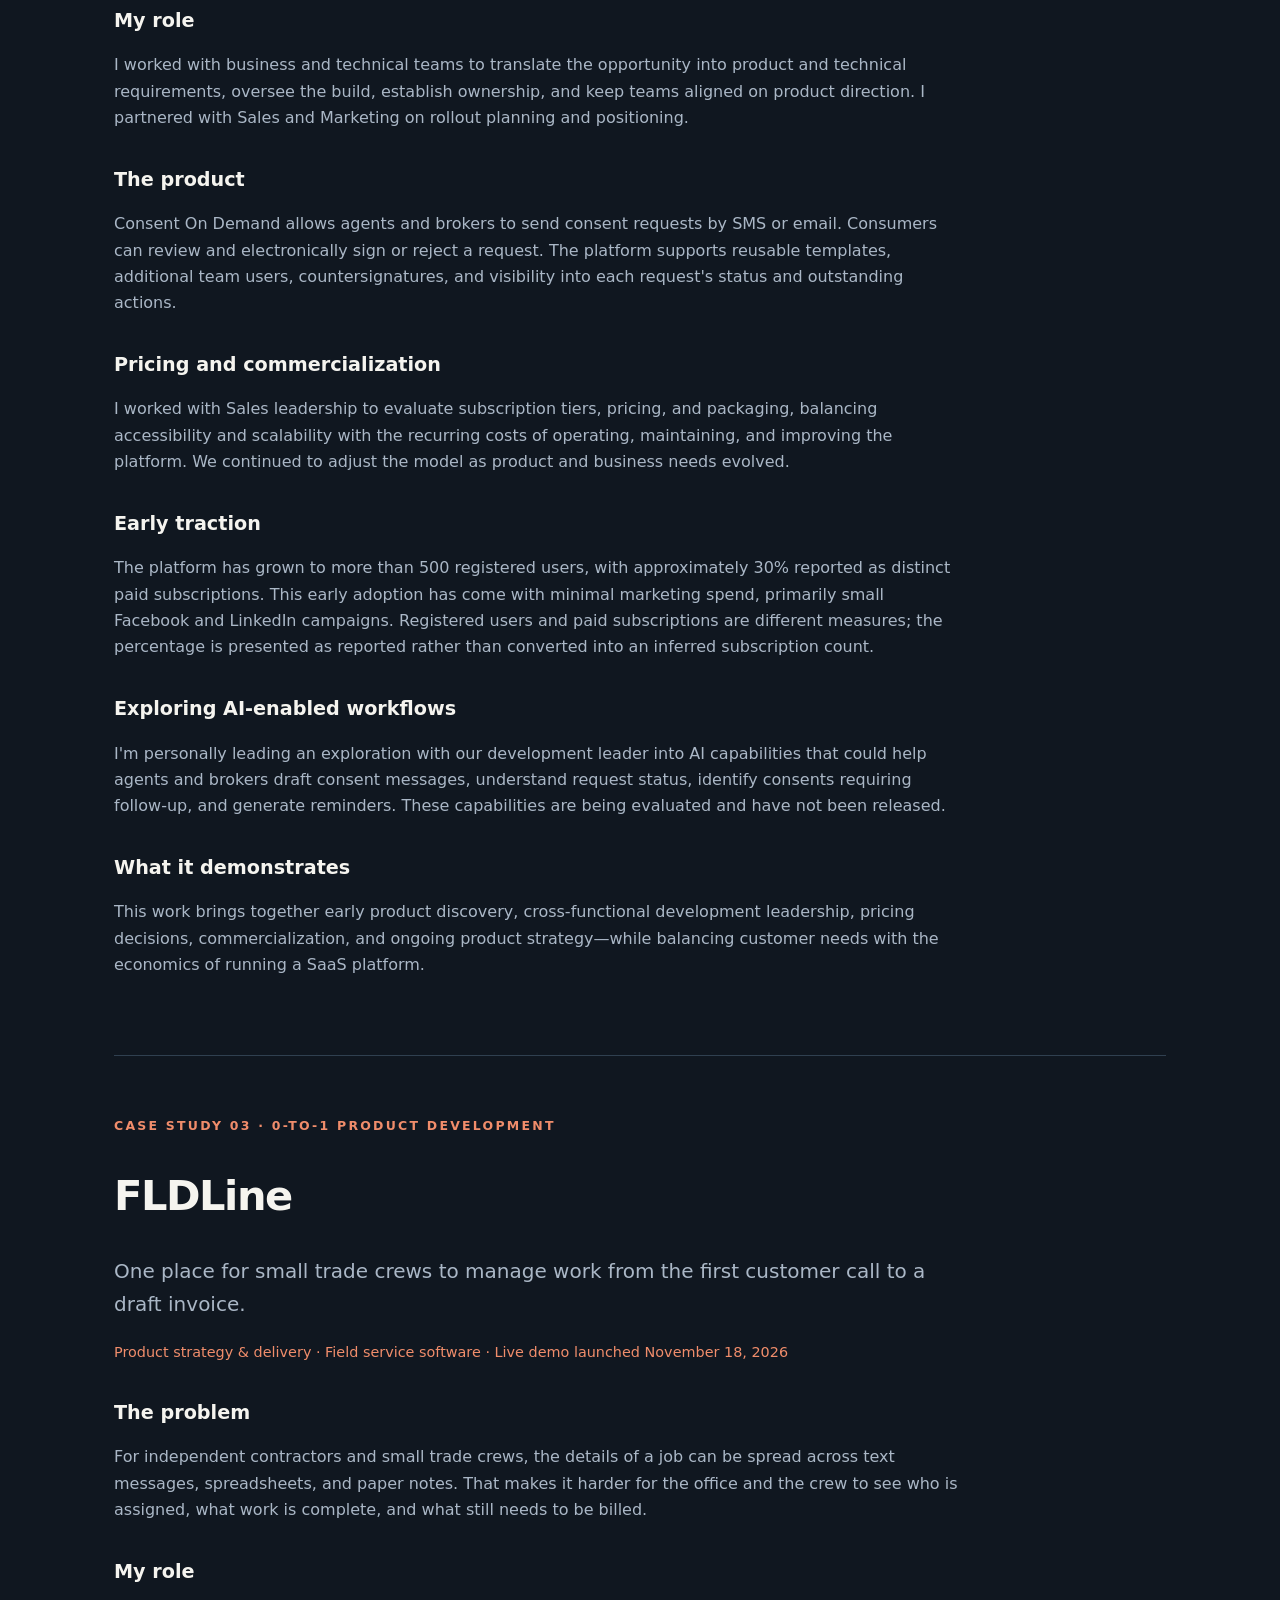
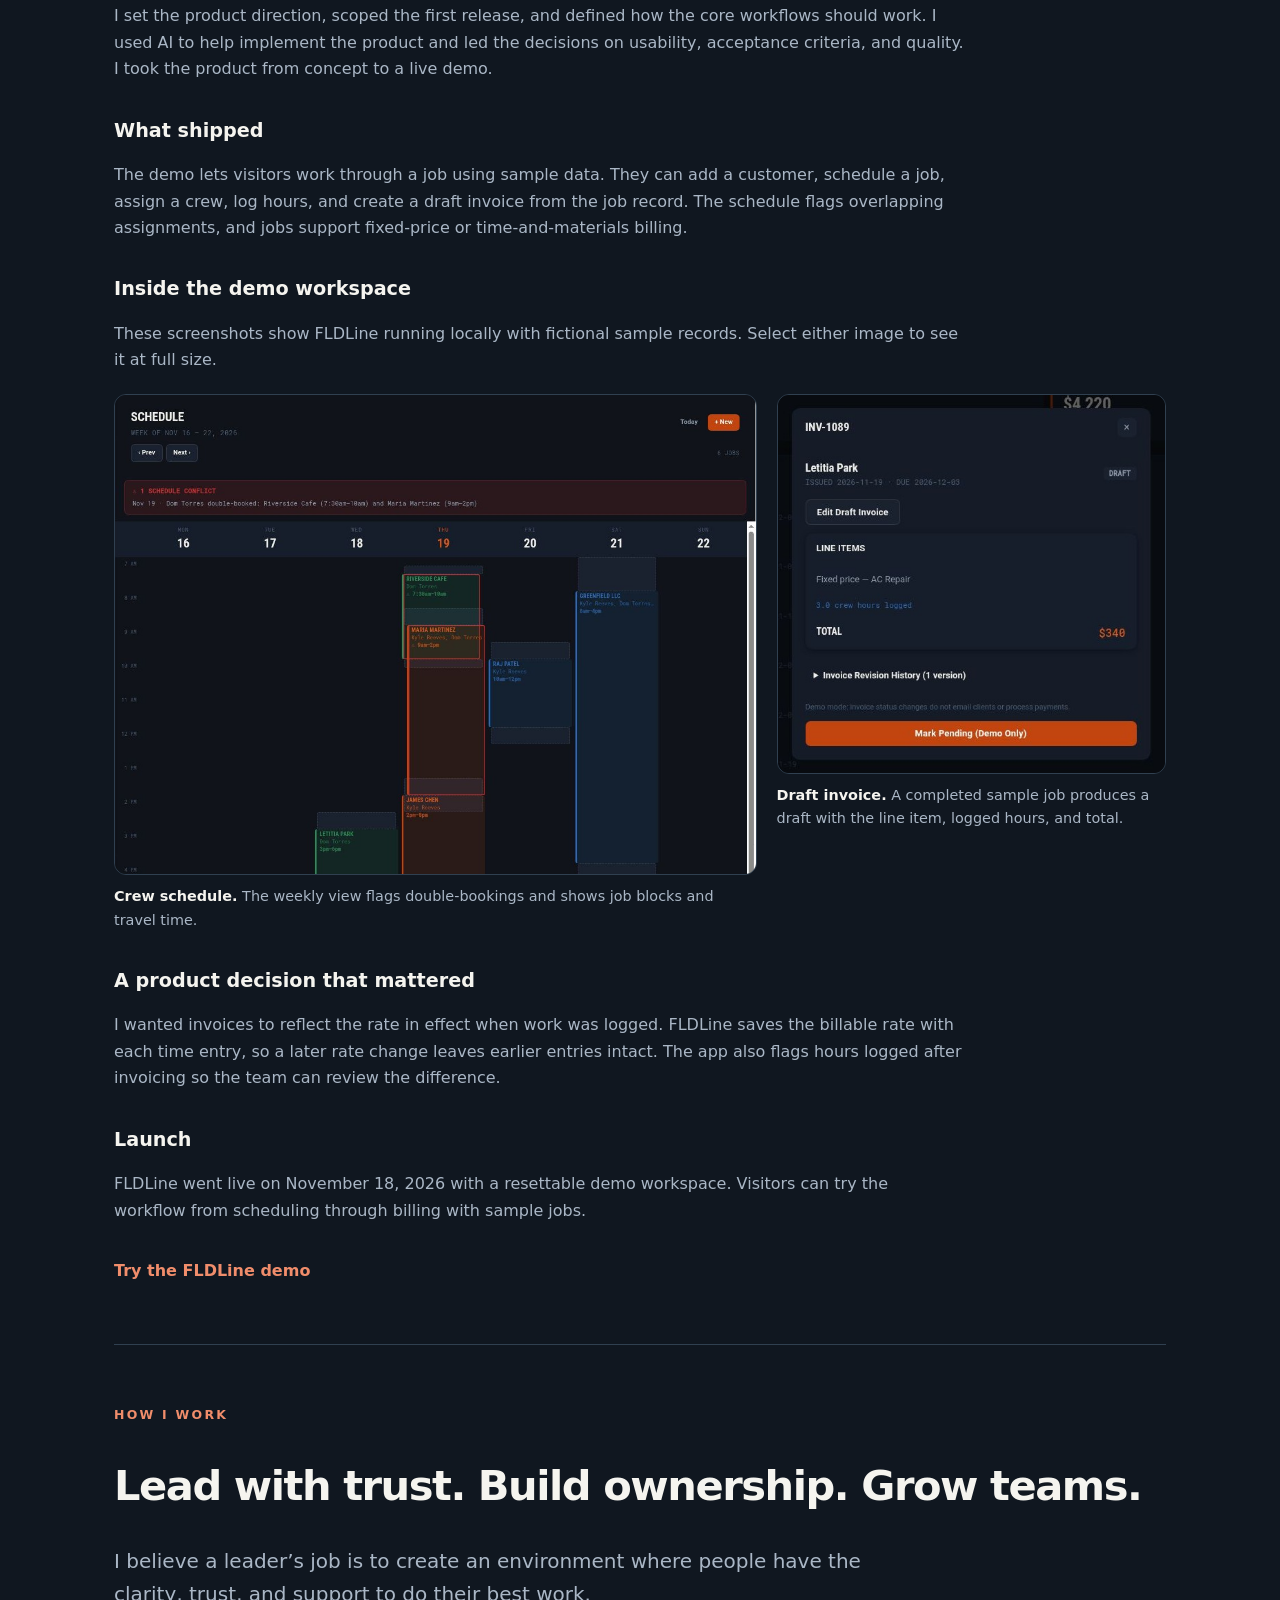
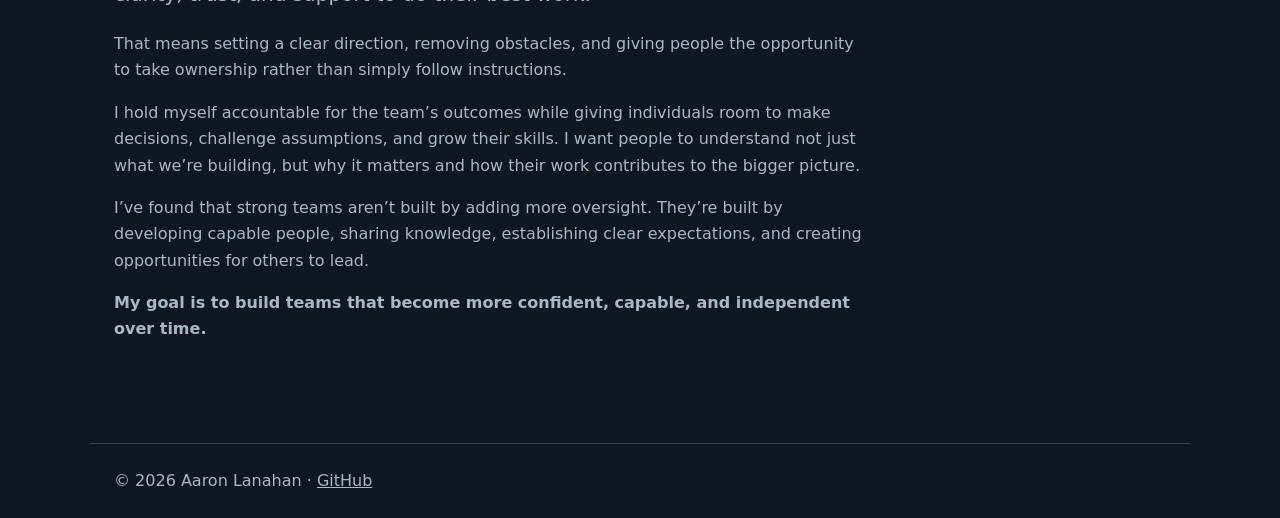
==== commit fe3eb699: "Show crew scheduling and draft invoicing in FLDLine case study" ====
--- a/index.html
+++ b/index.html
@@ -1,7 +1,16 @@
 <!doctype html>
 <html lang="en"><head><meta charset="utf-8"><meta name="viewport" content="width=device-width,initial-scale=1"><meta name="description" content="Aaron Lanahan — Product Strategy, Program Leadership & Business Operations"><title>Aaron Lanahan | Product & Program Leadership</title><style>
 :root{color-scheme:dark;--bg:#101720;--panel:#192330;--text:#f5f4ef;--muted:#aab7c6;--accent:#f08d6b}*{box-sizing:border-box}html{scroll-behavior:smooth}body{margin:0;background:var(--bg);color:var(--text);font:16px/1.65 system-ui,-apple-system,Segoe UI,sans-serif}a{color:inherit}header,main,footer{max-width:1100px;margin:auto;padding:24px}header{display:flex;justify-content:space-between;align-items:center;gap:20px}nav{display:flex;gap:20px;flex-wrap:wrap}nav a{text-decoration:none;color:var(--muted)}nav a:hover{color:var(--text)}.hero{padding:110px 0 90px}.eyebrow{color:var(--accent);text-transform:uppercase;letter-spacing:.18em;font-size:.78rem;font-weight:700}h1{font-size:clamp(2.8rem,7vw,5.8rem);line-height:1.07;letter-spacing:-.055em;max-width:850px;margin:20px 0}h2{font-size:clamp(1.7rem,4vw,2.6rem);letter-spacing:-.035em;line-height:1.2}p{max-width:750px;color:var(--muted)}.lead{font-size:1.25rem}.cta{display:inline-block;margin-top:24px;background:var(--accent);color:#101720;padding:12px 22px;border-radius:7px;text-decoration:none;font-weight:700}.section{padding:60px 0;border-top:1px solid #304050}.grid{display:grid;grid-template-columns:repeat(2,minmax(0,1fr));gap:18px}.tile{background:var(--panel);padding:28px;border:1px solid #304050;border-radius:12px}.tile h3{margin:10px 0;font-size:1.35rem}.tile p{margin-bottom:0}.tag{font-size:.78rem;color:var(--accent);text-transform:uppercase;letter-spacing:.1em}footer{border-top:1px solid #304050;color:var(--muted)}@media(max-width:650px){header{align-items:flex-start;flex-direction:column}.hero{padding:60px 0}.grid{grid-template-columns:1fr}}
-.case-link{display:inline-block;margin-top:18px;color:var(--accent);font-weight:700;text-decoration:none}.case-link:hover{text-decoration:underline}.case-study{scroll-margin-top:30px}.case-study h3{font-size:1.2rem;margin:32px 0 6px}.case-study p{max-width:850px}.meta{font-size:.9rem;color:var(--accent)}.metrics{display:grid;grid-template-columns:repeat(4,minmax(0,1fr));gap:12px;margin:30px 0}.metrics>div{background:var(--panel);border:1px solid #304050;border-radius:10px;padding:18px}.metrics strong{display:block;font-size:clamp(1.5rem,3vw,2.3rem);line-height:1.2;color:var(--text)}.metrics span{display:block;margin-top:8px;color:var(--muted);font-size:.85rem}.note{font-size:.85rem;font-style:italic}@media(max-width:650px){.metrics{grid-template-columns:repeat(2,minmax(0,1fr))}} </style></head><body><header><strong>Aaron Lanahan</strong><nav aria-label="Primary"><a href="#about">About</a><a href="#work">Selected work</a><a href="#approach">Approach</a><a href="https://github.com/alanahan4119">GitHub</a></nav></header><main><section class="hero"><div class="eyebrow">Product strategy · Program leadership · Business operations</div><h1>Turning complex problems into products and programs that deliver.</h1><p class="lead">I lead product strategy and execution across SaaS and regulated technology environments—connecting customer needs, engineering priorities, and business outcomes.</p><a class="cta" href="#work">Explore selected work</a></section><section class="section" id="about"><div class="eyebrow">About me</div><h2>I build products, solve business problems, and help teams become better at what they do.</h2><p>Throughout my career, I've worked across product strategy, technology, and business operations. I've led complex programs, brought new products to market, and worked with teams to improve how we plan, develop, and deliver software.</p><p>I enjoy getting into the details. Whether it's working through a technical challenge, evaluating a new product opportunity, or finding ways to improve how a business operates, I like understanding the problem and being directly involved in finding a solution.</p><p>At the same time, I believe one of my most important responsibilities as a leader is developing the people around me. I want my teams to feel comfortable making decisions, challenging ideas, and taking ownership of their work. My job is to provide direction, remove obstacles, and make sure they have the tools and support to be successful.</p><p>I've had the opportunity to improve delivery timelines, reduce operating costs, strengthen product quality, and help bring new products to market. I'm proud of those accomplishments, but I'm equally proud of the teams I've helped develop and the people who've grown into greater responsibilities along the way.</p><p><strong>For me, success isn't just about what we deliver. It's also about building a team that's more capable, confident, and successful because of the work we've done together.</strong></p></section><section class="section" id="work"><div class="eyebrow">Selected work</div><h2>Product and program case studies</h2><p>Examples of how I lead teams, improve delivery, and take products from idea to launch.</p><div class="grid"><article class="tile"><div class="tag">Program &amp; operations leadership</div><h3>Help On Demand</h3><p>Modernizing delivery and operating practices for a CMS program, with measurable improvements in speed, quality, cloud cost, and processing performance.</p><a class="case-link" href="#help-on-demand">Read case study →</a></article><article class="tile"><div class="tag">0-to-1 SaaS product leadership</div><h3>Consent On Demand</h3><p>Turning an industry challenge into a commercial consent-management platform, with 500+ registered users and an evolving AI roadmap.</p><a class="case-link" href="#consent-on-demand">Read case study →</a></article><article class="tile"><div class="tag">0-to-1 product development</div><h3>FLDLine</h3><p>A live field service demo that gives independent contractors and small trade crews one place to manage a job from the first customer call through draft invoicing.</p><a class="case-link" href="#fldline">Read case study</a></article></div></section><section class="section case-study" id="help-on-demand"><div class="eyebrow">Case study 01 · Program &amp; operations leadership</div><h2>Help On Demand</h2><p class="lead">Transforming product operations, modernizing delivery, and building a more self-sufficient team.</p><p class="meta">Centers for Medicare &amp; Medicaid Services (CMS) · Big Wave Systems · Program Manager / Product &amp; Operations Leadership</p><div class="metrics"><div><strong>50%</strong><span>Shorter development cycles*</span></div><div><strong>22%</strong><span>Fewer defects per cycle*</span></div><div><strong>32%</strong><span>Lower annual cloud costs</span></div><div><strong>~47%</strong><span>Better peak processing performance</span></div></div><h3>The challenge</h3><p>When I took on operational leadership, the program relied heavily on external development contractors and lacked consistent planning practices, clear product guidance, and an accessible operating playbook. Contract requirements were documented, but they had not been translated into practical procedures teams could use day to day.</p><h3>My approach</h3><p>I expanded the internal product team's role, clarified ownership, and brought more structure to planning and delivery. I established standard operating procedures for operational and contractual responsibilities, centralized guidance in Confluence, and helped teams build the skills needed to take on more of the work internally.</p><p>I led a shift toward Behavior-Driven Development (BDD), giving Product, Engineering, and QA clearer shared expectations and acceptance criteria. We also adopted Developer-Led Testing (DLT), moving responsibility for writing and executing unit tests to developers. That freed QA to focus on broader regression, integration, performance, and load testing. Peer code reviews and expanded automation helped identify issues earlier and improve release consistency.</p><p>Alongside these operating changes, I supported AWS modernization, including greater use of serverless technologies such as Lambda, to improve processing performance and infrastructure efficiency.</p><h3>Results</h3><p>Across the company's broader Agile and testing improvements, development cycles shortened from four weeks to two weeks, defects per cycle fell 22%, ticket-to-production throughput increased 10%, and time to market decreased 35%.</p><p>For Help On Demand specifically, cloud infrastructure modernization reduced annual costs by 32%—approximately $120,000—and improved peak processing performance by about 47%.</p><p class="note">* Development cycle and defect metrics reflect broader company-wide improvements, not Help On Demand alone.</p></section><section class="section case-study" id="consent-on-demand"><div class="eyebrow">Case study 02 · SaaS product strategy</div><h2>Consent On Demand</h2><p class="lead">Turning an industry challenge into a commercial SaaS product.</p><p class="meta">Big Wave Systems · Product Owner / Product Strategy &amp; Business Operations · Healthcare technology</p><div class="metrics"><div><strong>500+</strong><span>Registered users</span></div><div><strong>~30%</strong><span>Reported paid-subscription share</span></div><div><strong>Limited</strong><span>Paid marketing investment</span></div></div><h3>The opportunity</h3><p>The idea emerged at a CMS Agent/Broker Summit, where concerns about fraud and the possible need for consent for individual agent and broker actions highlighted a practical problem. We saw an opportunity to make requesting, documenting, and managing consumer consent simpler for both agents and the people they serve.</p><h3>My role</h3><p>I worked with business and technical teams to translate the opportunity into product and technical requirements, oversee the build, establish ownership, and keep teams aligned on product direction. I partnered with Sales and Marketing on rollout planning and positioning.</p><h3>The product</h3><p>Consent On Demand allows agents and brokers to send consent requests by SMS or email. Consumers can review and electronically sign or reject a request. The platform supports reusable templates, additional team users, countersignatures, and visibility into each request's status and outstanding actions.</p><h3>Pricing and commercialization</h3><p>I worked with Sales leadership to evaluate subscription tiers, pricing, and packaging, balancing accessibility and scalability with the recurring costs of operating, maintaining, and improving the platform. We continued to adjust the model as product and business needs evolved.</p><h3>Early traction</h3><p>The platform has grown to more than 500 registered users, with approximately 30% reported as distinct paid subscriptions. This early adoption has come with minimal marketing spend, primarily small Facebook and LinkedIn campaigns. Registered users and paid subscriptions are different measures; the percentage is presented as reported rather than converted into an inferred subscription count.</p><h3>Exploring AI-enabled workflows</h3><p>I'm personally leading an exploration with our development leader into AI capabilities that could help agents and brokers draft consent messages, understand request status, identify consents requiring follow-up, and generate reminders. These capabilities are being evaluated and have not been released.</p><h3>What it demonstrates</h3><p>This work brings together early product discovery, cross-functional development leadership, pricing decisions, commercialization, and ongoing product strategy—while balancing customer needs with the economics of running a SaaS platform.</p></section><section class="section case-study" id="fldline">
+.case-link{display:inline-block;margin-top:18px;color:var(--accent);font-weight:700;text-decoration:none}.case-link:hover{text-decoration:underline}.case-study{scroll-margin-top:30px}.case-study h3{font-size:1.2rem;margin:32px 0 6px}.case-study p{max-width:850px}.meta{font-size:.9rem;color:var(--accent)}.metrics{display:grid;grid-template-columns:repeat(4,minmax(0,1fr));gap:12px;margin:30px 0}.metrics>div{background:var(--panel);border:1px solid #304050;border-radius:10px;padding:18px}.metrics strong{display:block;font-size:clamp(1.5rem,3vw,2.3rem);line-height:1.2;color:var(--text)}.metrics span{display:block;margin-top:8px;color:var(--muted);font-size:.85rem}.note{font-size:.85rem;font-style:italic}@media(max-width:650px){.metrics{grid-template-columns:repeat(2,minmax(0,1fr))}}
+.case-gallery{display:grid;grid-template-columns:1.65fr 1fr;gap:20px;align-items:start;margin:20px 0 32px}
+.case-gallery figure{margin:0;min-width:0}
+.case-gallery a{display:block;border:1px solid #304050;border-radius:12px;overflow:hidden}
+.case-gallery a:focus-visible{outline:2px solid var(--accent);outline-offset:4px}
+.case-gallery img{display:block;width:100%;height:auto}
+.case-gallery figcaption{margin-top:10px;color:var(--muted);font-size:.9rem}
+.case-gallery figcaption strong{color:var(--text)}
+@media(max-width:720px){.case-gallery{grid-template-columns:1fr}}
+</style></head><body><header><strong>Aaron Lanahan</strong><nav aria-label="Primary"><a href="#about">About</a><a href="#work">Selected work</a><a href="#approach">Approach</a><a href="https://github.com/alanahan4119">GitHub</a></nav></header><main><section class="hero"><div class="eyebrow">Product strategy · Program leadership · Business operations</div><h1>Turning complex problems into products and programs that deliver.</h1><p class="lead">I lead product strategy and execution across SaaS and regulated technology environments—connecting customer needs, engineering priorities, and business outcomes.</p><a class="cta" href="#work">Explore selected work</a></section><section class="section" id="about"><div class="eyebrow">About me</div><h2>I build products, solve business problems, and help teams become better at what they do.</h2><p>Throughout my career, I've worked across product strategy, technology, and business operations. I've led complex programs, brought new products to market, and worked with teams to improve how we plan, develop, and deliver software.</p><p>I enjoy getting into the details. Whether it's working through a technical challenge, evaluating a new product opportunity, or finding ways to improve how a business operates, I like understanding the problem and being directly involved in finding a solution.</p><p>At the same time, I believe one of my most important responsibilities as a leader is developing the people around me. I want my teams to feel comfortable making decisions, challenging ideas, and taking ownership of their work. My job is to provide direction, remove obstacles, and make sure they have the tools and support to be successful.</p><p>I've had the opportunity to improve delivery timelines, reduce operating costs, strengthen product quality, and help bring new products to market. I'm proud of those accomplishments, but I'm equally proud of the teams I've helped develop and the people who've grown into greater responsibilities along the way.</p><p><strong>For me, success isn't just about what we deliver. It's also about building a team that's more capable, confident, and successful because of the work we've done together.</strong></p></section><section class="section" id="work"><div class="eyebrow">Selected work</div><h2>Product and program case studies</h2><p>Examples of how I lead teams, improve delivery, and take products from idea to launch.</p><div class="grid"><article class="tile"><div class="tag">Program &amp; operations leadership</div><h3>Help On Demand</h3><p>Modernizing delivery and operating practices for a CMS program, with measurable improvements in speed, quality, cloud cost, and processing performance.</p><a class="case-link" href="#help-on-demand">Read case study →</a></article><article class="tile"><div class="tag">0-to-1 SaaS product leadership</div><h3>Consent On Demand</h3><p>Turning an industry challenge into a commercial consent-management platform, with 500+ registered users and an evolving AI roadmap.</p><a class="case-link" href="#consent-on-demand">Read case study →</a></article><article class="tile"><div class="tag">0-to-1 product development</div><h3>FLDLine</h3><p>A live field service demo that gives independent contractors and small trade crews one place to manage a job from the first customer call through draft invoicing.</p><a class="case-link" href="#fldline">Read case study</a></article></div></section><section class="section case-study" id="help-on-demand"><div class="eyebrow">Case study 01 · Program &amp; operations leadership</div><h2>Help On Demand</h2><p class="lead">Transforming product operations, modernizing delivery, and building a more self-sufficient team.</p><p class="meta">Centers for Medicare &amp; Medicaid Services (CMS) · Big Wave Systems · Program Manager / Product &amp; Operations Leadership</p><div class="metrics"><div><strong>50%</strong><span>Shorter development cycles*</span></div><div><strong>22%</strong><span>Fewer defects per cycle*</span></div><div><strong>32%</strong><span>Lower annual cloud costs</span></div><div><strong>~47%</strong><span>Better peak processing performance</span></div></div><h3>The challenge</h3><p>When I took on operational leadership, the program relied heavily on external development contractors and lacked consistent planning practices, clear product guidance, and an accessible operating playbook. Contract requirements were documented, but they had not been translated into practical procedures teams could use day to day.</p><h3>My approach</h3><p>I expanded the internal product team's role, clarified ownership, and brought more structure to planning and delivery. I established standard operating procedures for operational and contractual responsibilities, centralized guidance in Confluence, and helped teams build the skills needed to take on more of the work internally.</p><p>I led a shift toward Behavior-Driven Development (BDD), giving Product, Engineering, and QA clearer shared expectations and acceptance criteria. We also adopted Developer-Led Testing (DLT), moving responsibility for writing and executing unit tests to developers. That freed QA to focus on broader regression, integration, performance, and load testing. Peer code reviews and expanded automation helped identify issues earlier and improve release consistency.</p><p>Alongside these operating changes, I supported AWS modernization, including greater use of serverless technologies such as Lambda, to improve processing performance and infrastructure efficiency.</p><h3>Results</h3><p>Across the company's broader Agile and testing improvements, development cycles shortened from four weeks to two weeks, defects per cycle fell 22%, ticket-to-production throughput increased 10%, and time to market decreased 35%.</p><p>For Help On Demand specifically, cloud infrastructure modernization reduced annual costs by 32%—approximately $120,000—and improved peak processing performance by about 47%.</p><p class="note">* Development cycle and defect metrics reflect broader company-wide improvements, not Help On Demand alone.</p></section><section class="section case-study" id="consent-on-demand"><div class="eyebrow">Case study 02 · SaaS product strategy</div><h2>Consent On Demand</h2><p class="lead">Turning an industry challenge into a commercial SaaS product.</p><p class="meta">Big Wave Systems · Product Owner / Product Strategy &amp; Business Operations · Healthcare technology</p><div class="metrics"><div><strong>500+</strong><span>Registered users</span></div><div><strong>~30%</strong><span>Reported paid-subscription share</span></div><div><strong>Limited</strong><span>Paid marketing investment</span></div></div><h3>The opportunity</h3><p>The idea emerged at a CMS Agent/Broker Summit, where concerns about fraud and the possible need for consent for individual agent and broker actions highlighted a practical problem. We saw an opportunity to make requesting, documenting, and managing consumer consent simpler for both agents and the people they serve.</p><h3>My role</h3><p>I worked with business and technical teams to translate the opportunity into product and technical requirements, oversee the build, establish ownership, and keep teams aligned on product direction. I partnered with Sales and Marketing on rollout planning and positioning.</p><h3>The product</h3><p>Consent On Demand allows agents and brokers to send consent requests by SMS or email. Consumers can review and electronically sign or reject a request. The platform supports reusable templates, additional team users, countersignatures, and visibility into each request's status and outstanding actions.</p><h3>Pricing and commercialization</h3><p>I worked with Sales leadership to evaluate subscription tiers, pricing, and packaging, balancing accessibility and scalability with the recurring costs of operating, maintaining, and improving the platform. We continued to adjust the model as product and business needs evolved.</p><h3>Early traction</h3><p>The platform has grown to more than 500 registered users, with approximately 30% reported as distinct paid subscriptions. This early adoption has come with minimal marketing spend, primarily small Facebook and LinkedIn campaigns. Registered users and paid subscriptions are different measures; the percentage is presented as reported rather than converted into an inferred subscription count.</p><h3>Exploring AI-enabled workflows</h3><p>I'm personally leading an exploration with our development leader into AI capabilities that could help agents and brokers draft consent messages, understand request status, identify consents requiring follow-up, and generate reminders. These capabilities are being evaluated and have not been released.</p><h3>What it demonstrates</h3><p>This work brings together early product discovery, cross-functional development leadership, pricing decisions, commercialization, and ongoing product strategy—while balancing customer needs with the economics of running a SaaS platform.</p></section><section class="section case-study" id="fldline">
 <div class="eyebrow">Case study 03 · 0-to-1 product development</div>
 <h2>FLDLine</h2>
 <p class="lead">One place for small trade crews to manage work from the first customer call to a draft invoice.</p>
@@ -12,6 +21,18 @@
 <p>I set the product direction, scoped the first release, and defined how the core workflows should work. I used AI to help implement the product and led the decisions on usability, acceptance criteria, and quality. I took the product from concept to a live demo.</p>
 <h3>What shipped</h3>
 <p>The demo lets visitors work through a job using sample data. They can add a customer, schedule a job, assign a crew, log hours, and create a draft invoice from the job record. The schedule flags overlapping assignments, and jobs support fixed-price or time-and-materials billing.</p>
+<h3>Inside the demo workspace</h3>
+<p>These screenshots show FLDLine running locally with fictional sample records. Select either image to see it at full size.</p>
+<div class="case-gallery">
+  <figure>
+    <a href="assets/fldline/crew-schedule.jpg" aria-label="View the full-size crew schedule screenshot"><img src="assets/fldline/crew-schedule.jpg" width="1129" height="845" loading="lazy" decoding="async" alt="FLDLine weekly schedule highlighting two overlapping jobs assigned to the same crew member."></a>
+    <figcaption><strong>Crew schedule.</strong> The weekly view flags double-bookings and shows job blocks and travel time.</figcaption>
+  </figure>
+  <figure>
+    <a href="assets/fldline/draft-invoice.jpg" aria-label="View the full-size draft invoice screenshot"><img src="assets/fldline/draft-invoice.jpg" width="561" height="547" loading="lazy" decoding="async" alt="FLDLine draft invoice for a sample AC repair showing a fixed price of $340 and three logged crew hours."></a>
+    <figcaption><strong>Draft invoice.</strong> A completed sample job produces a draft with the line item, logged hours, and total.</figcaption>
+  </figure>
+</div>
 <h3>A product decision that mattered</h3>
 <p>I wanted invoices to reflect the rate in effect when work was logged. FLDLine saves the billable rate with each time entry, so a later rate change leaves earlier entries intact. The app also flags hours logged after invoicing so the team can review the difference.</p>
 <h3>Launch</h3>
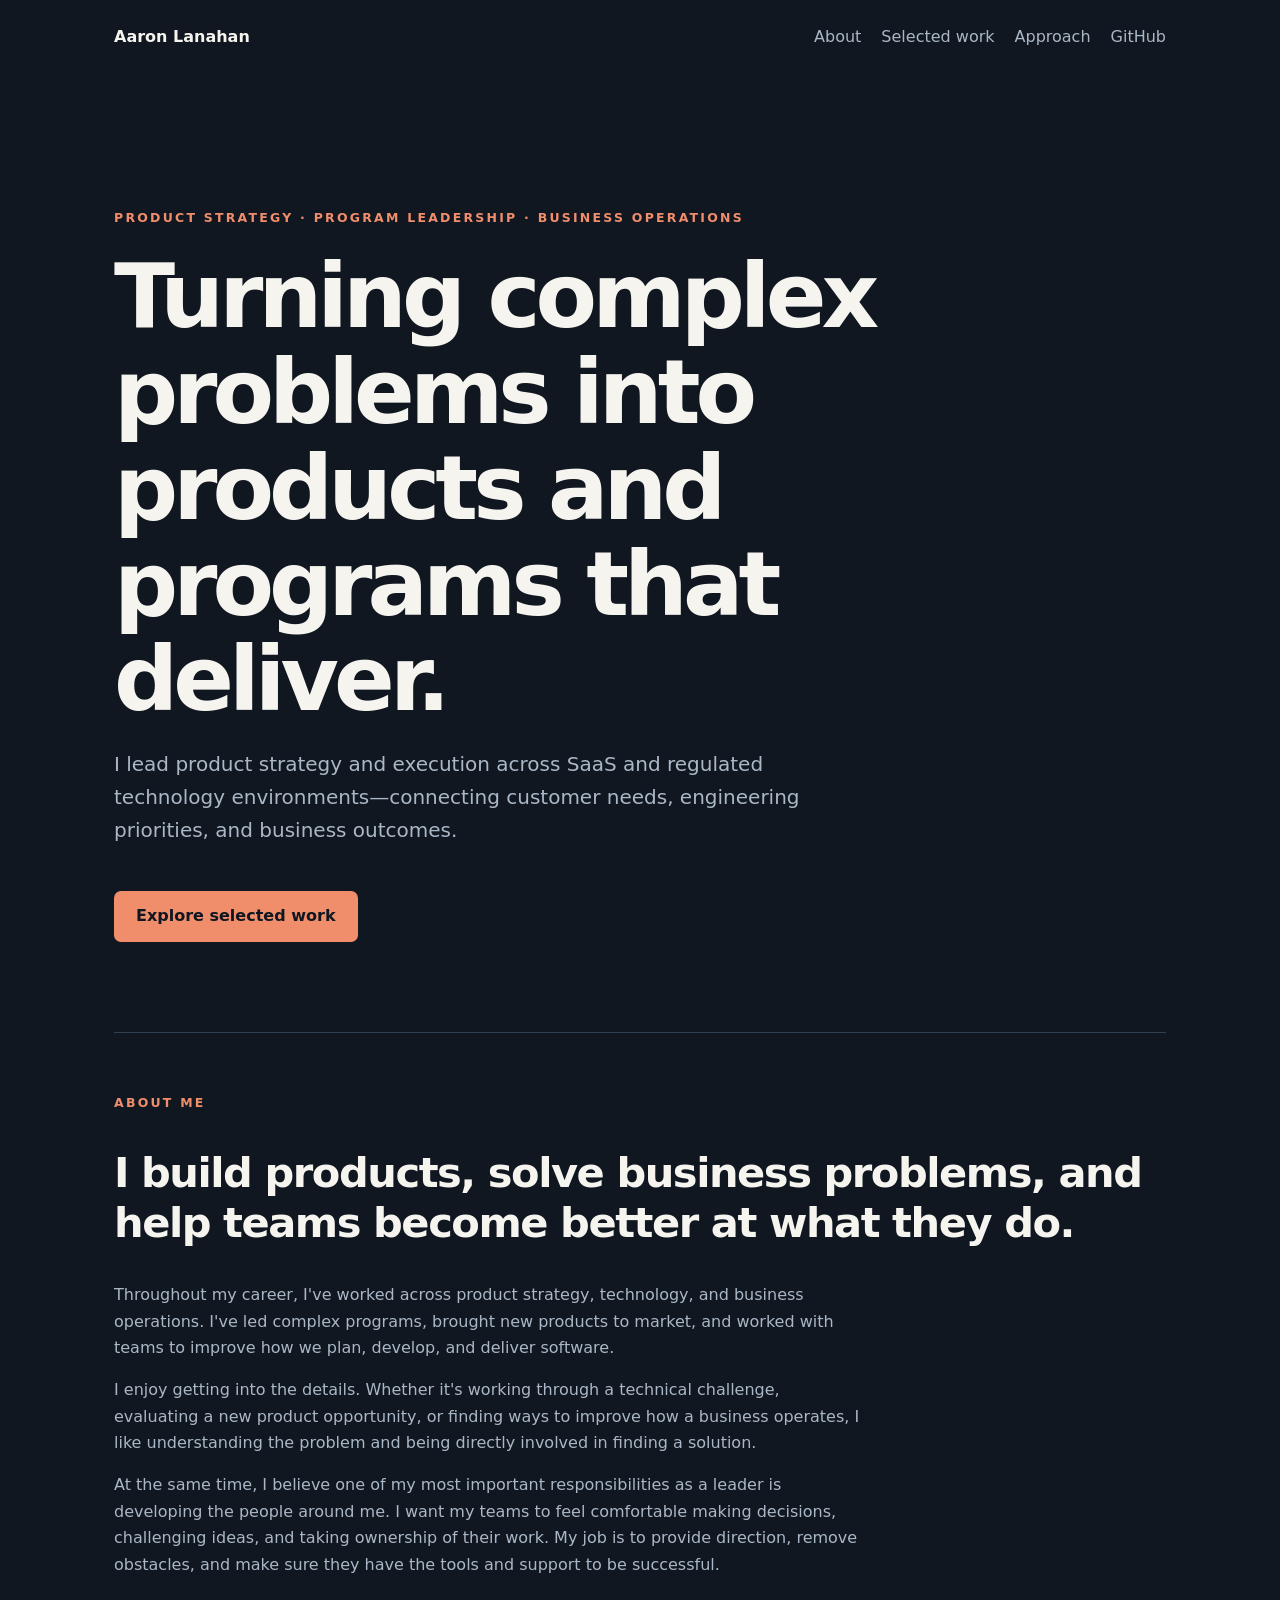
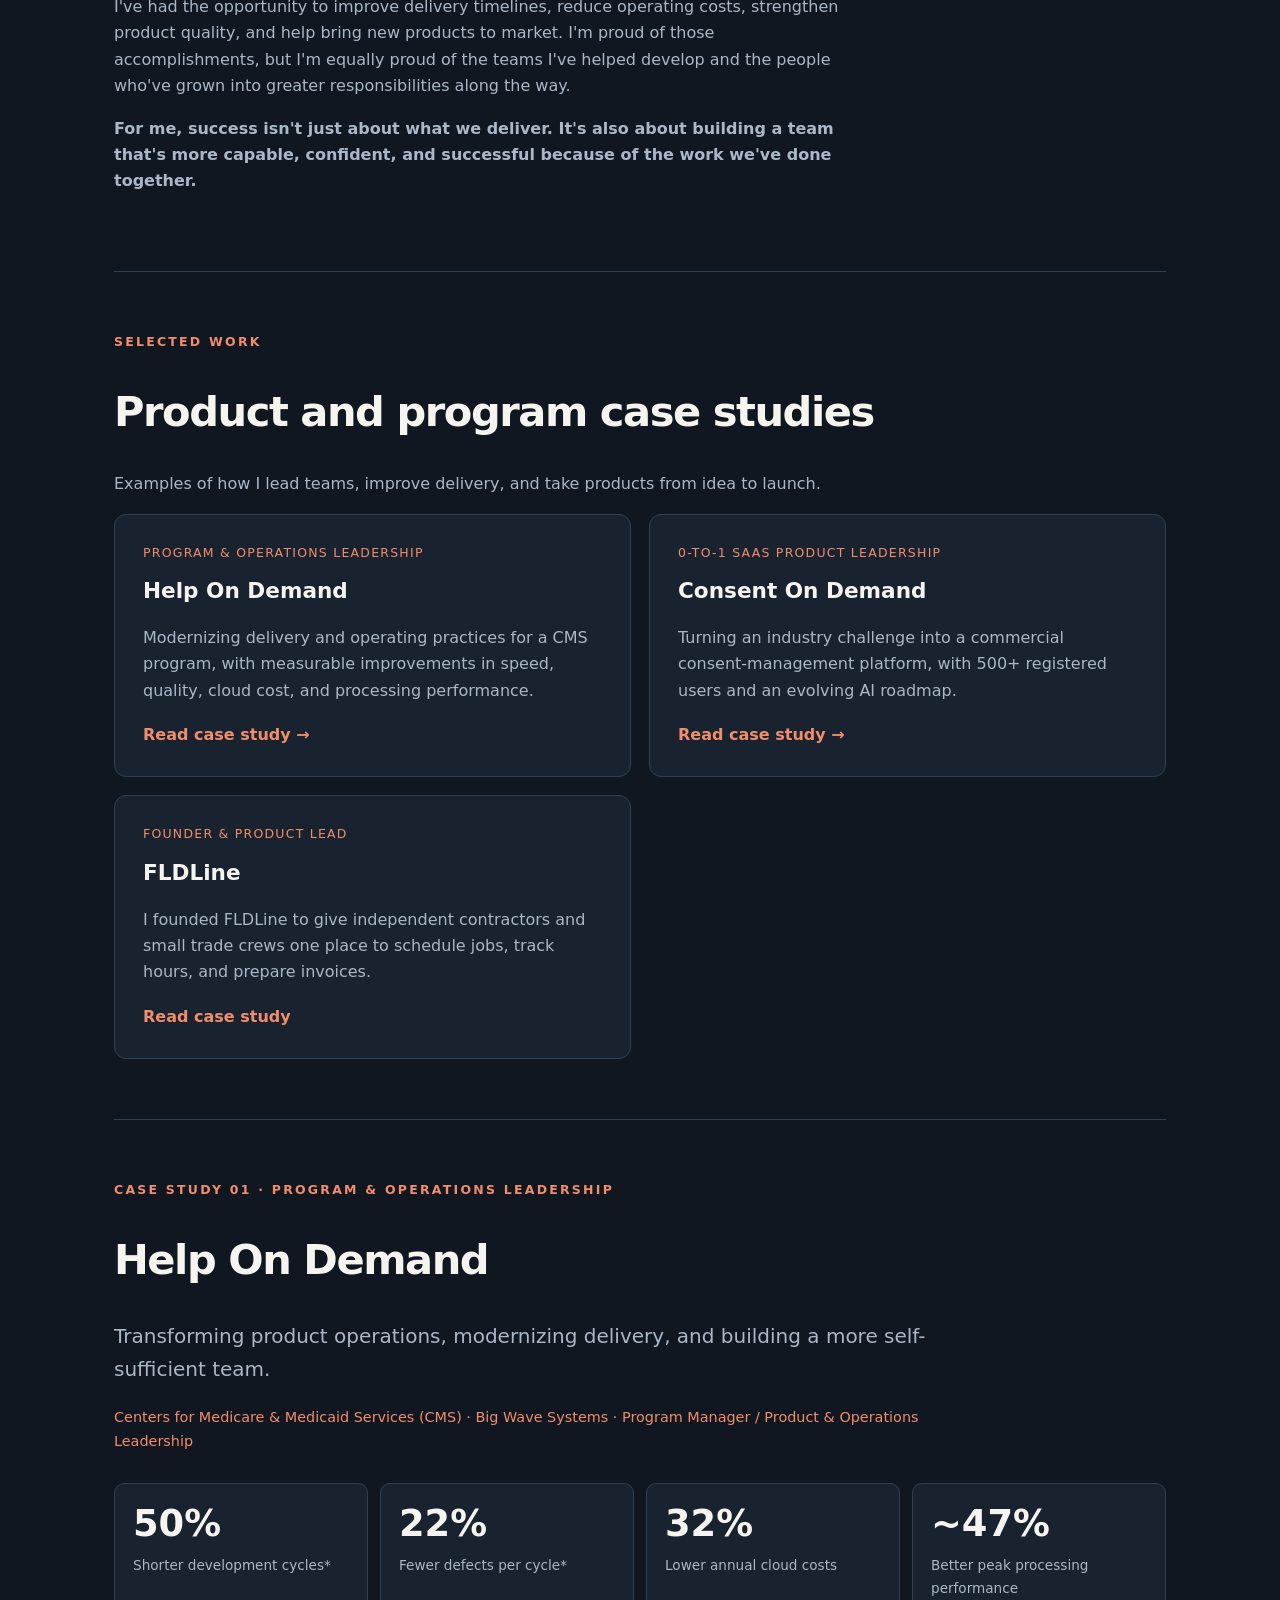
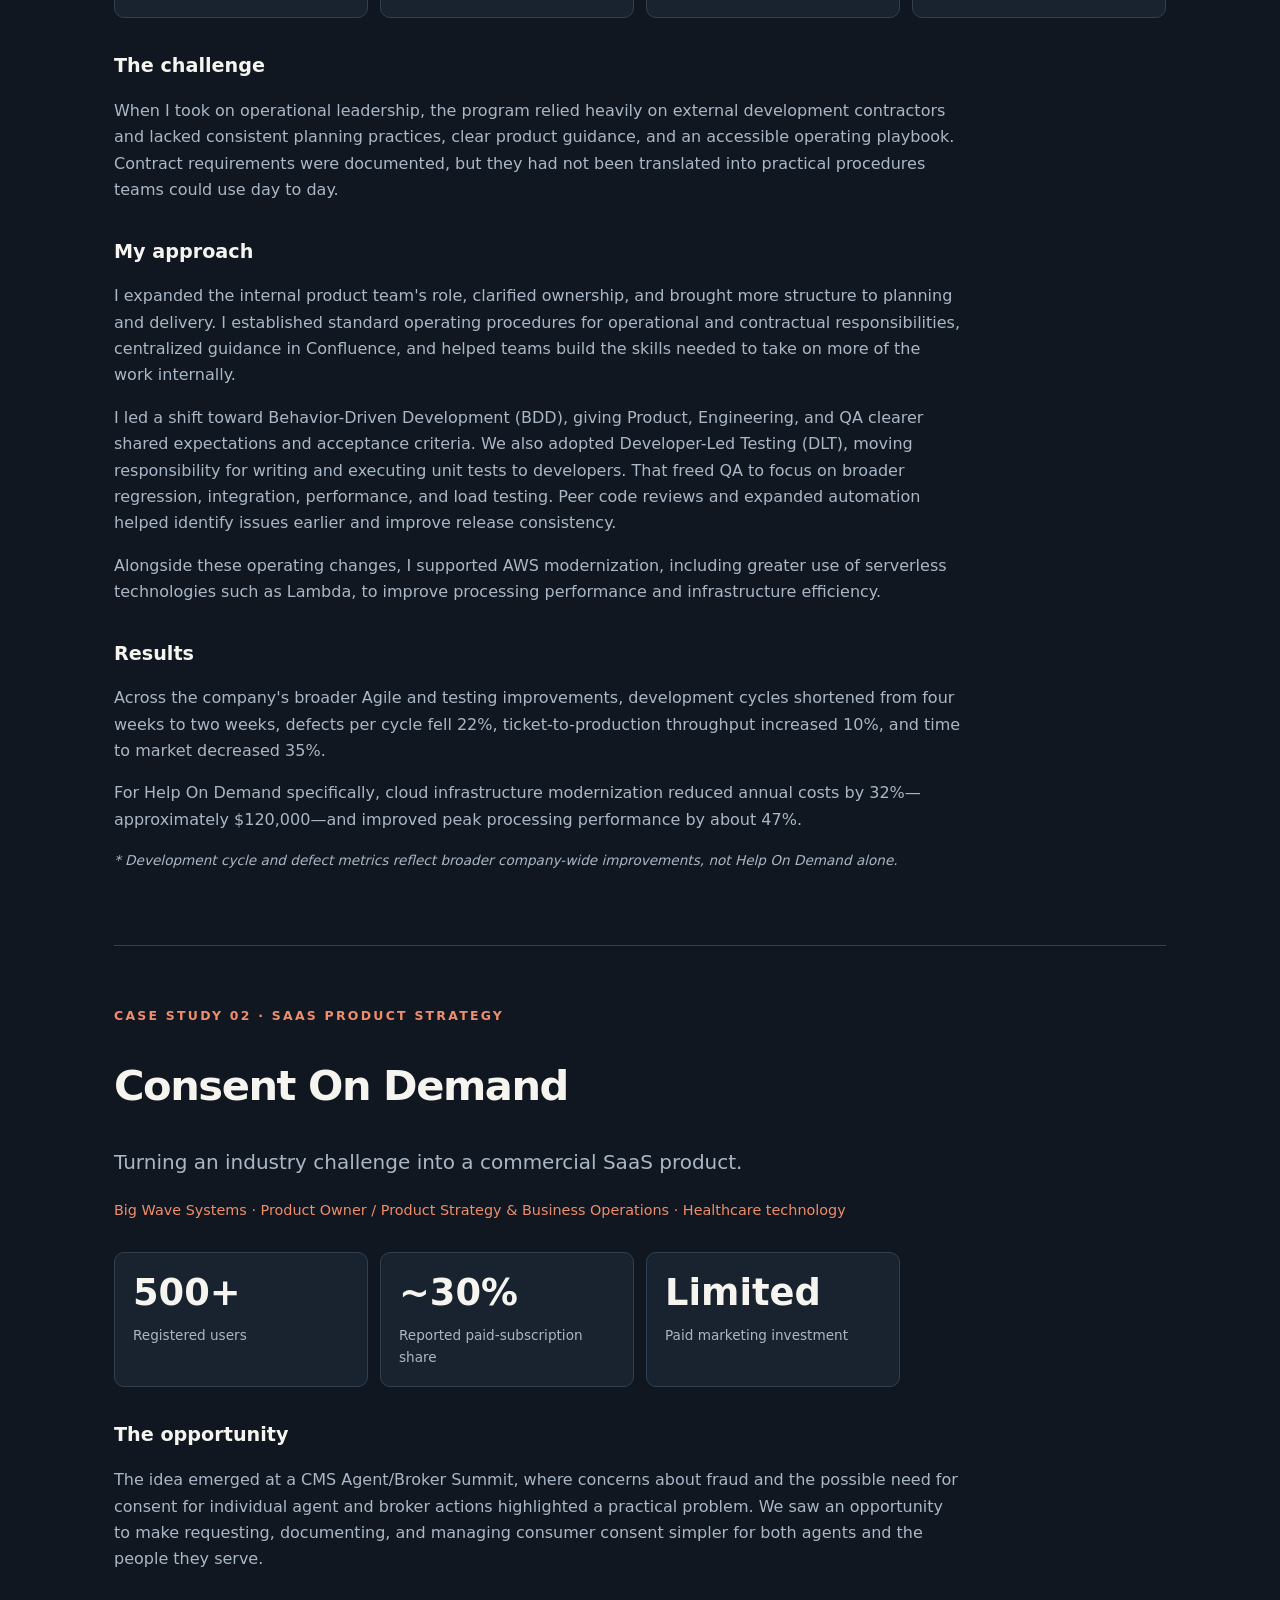
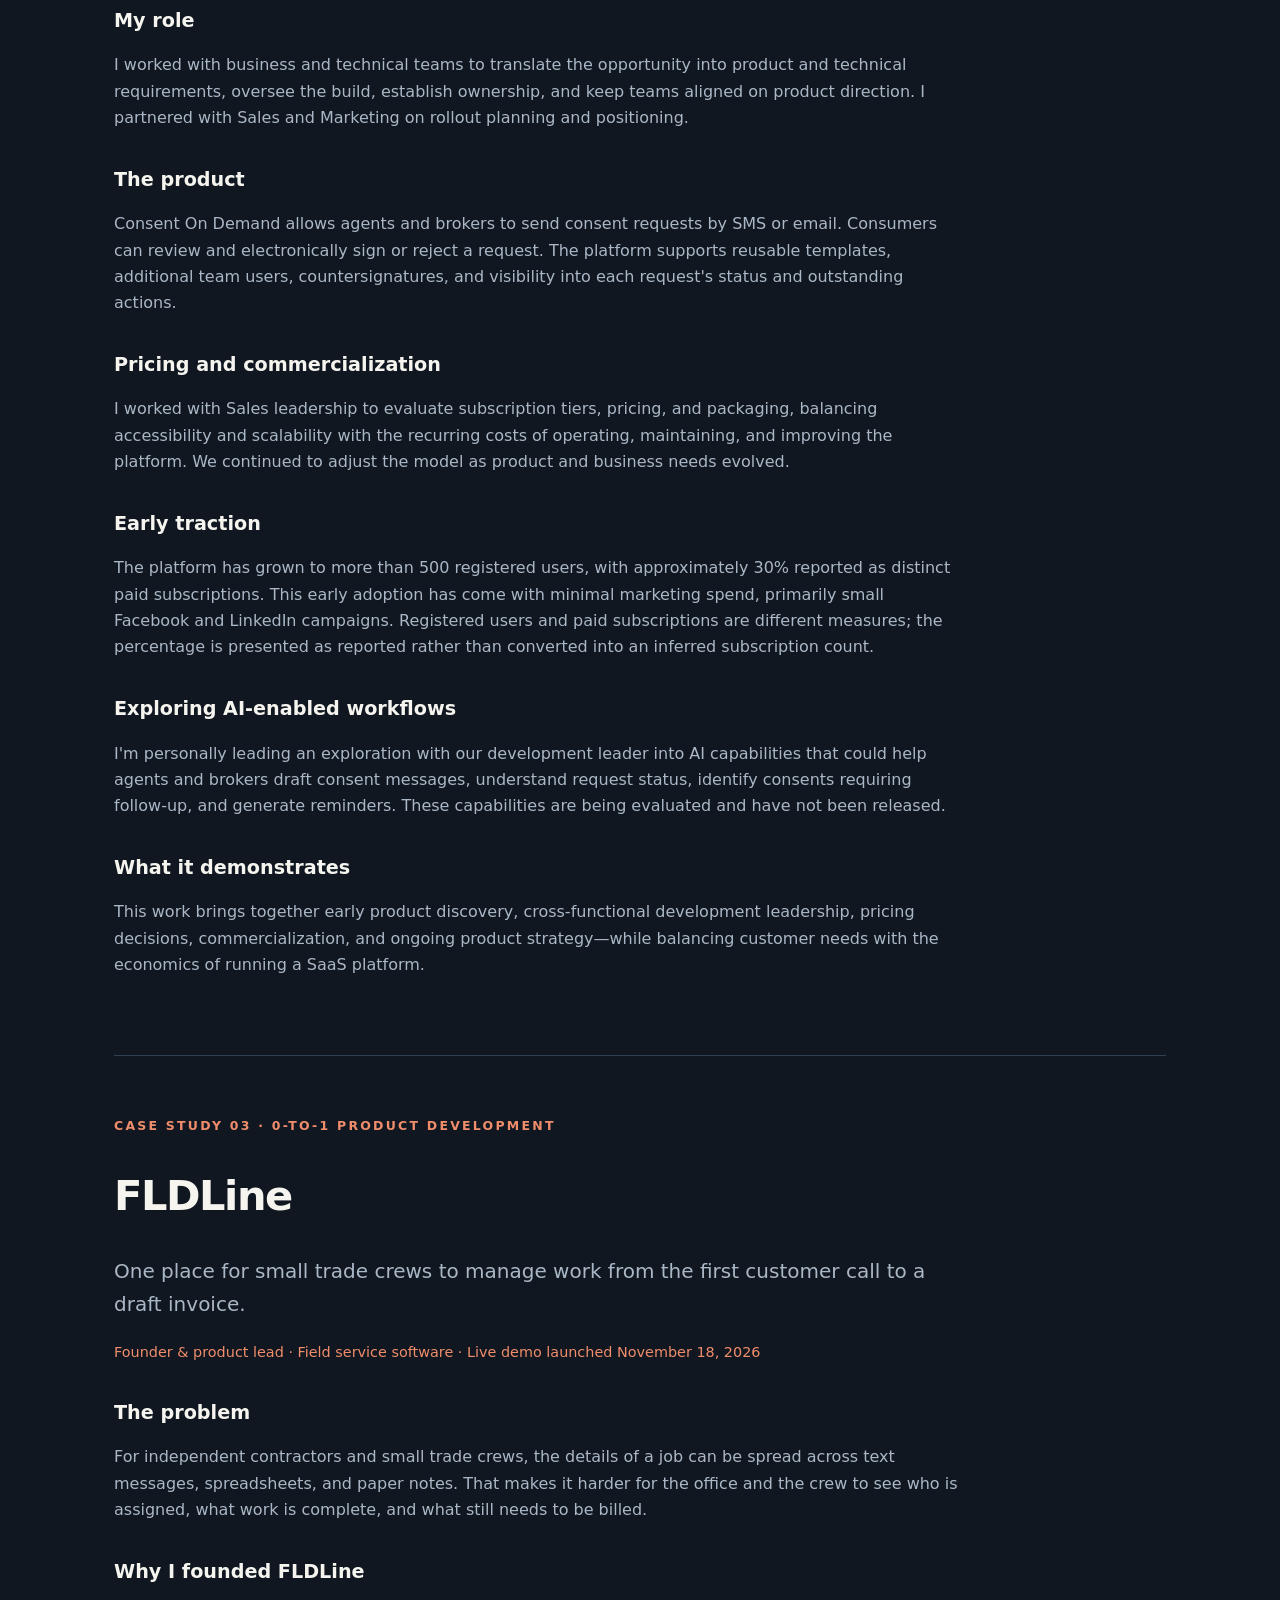
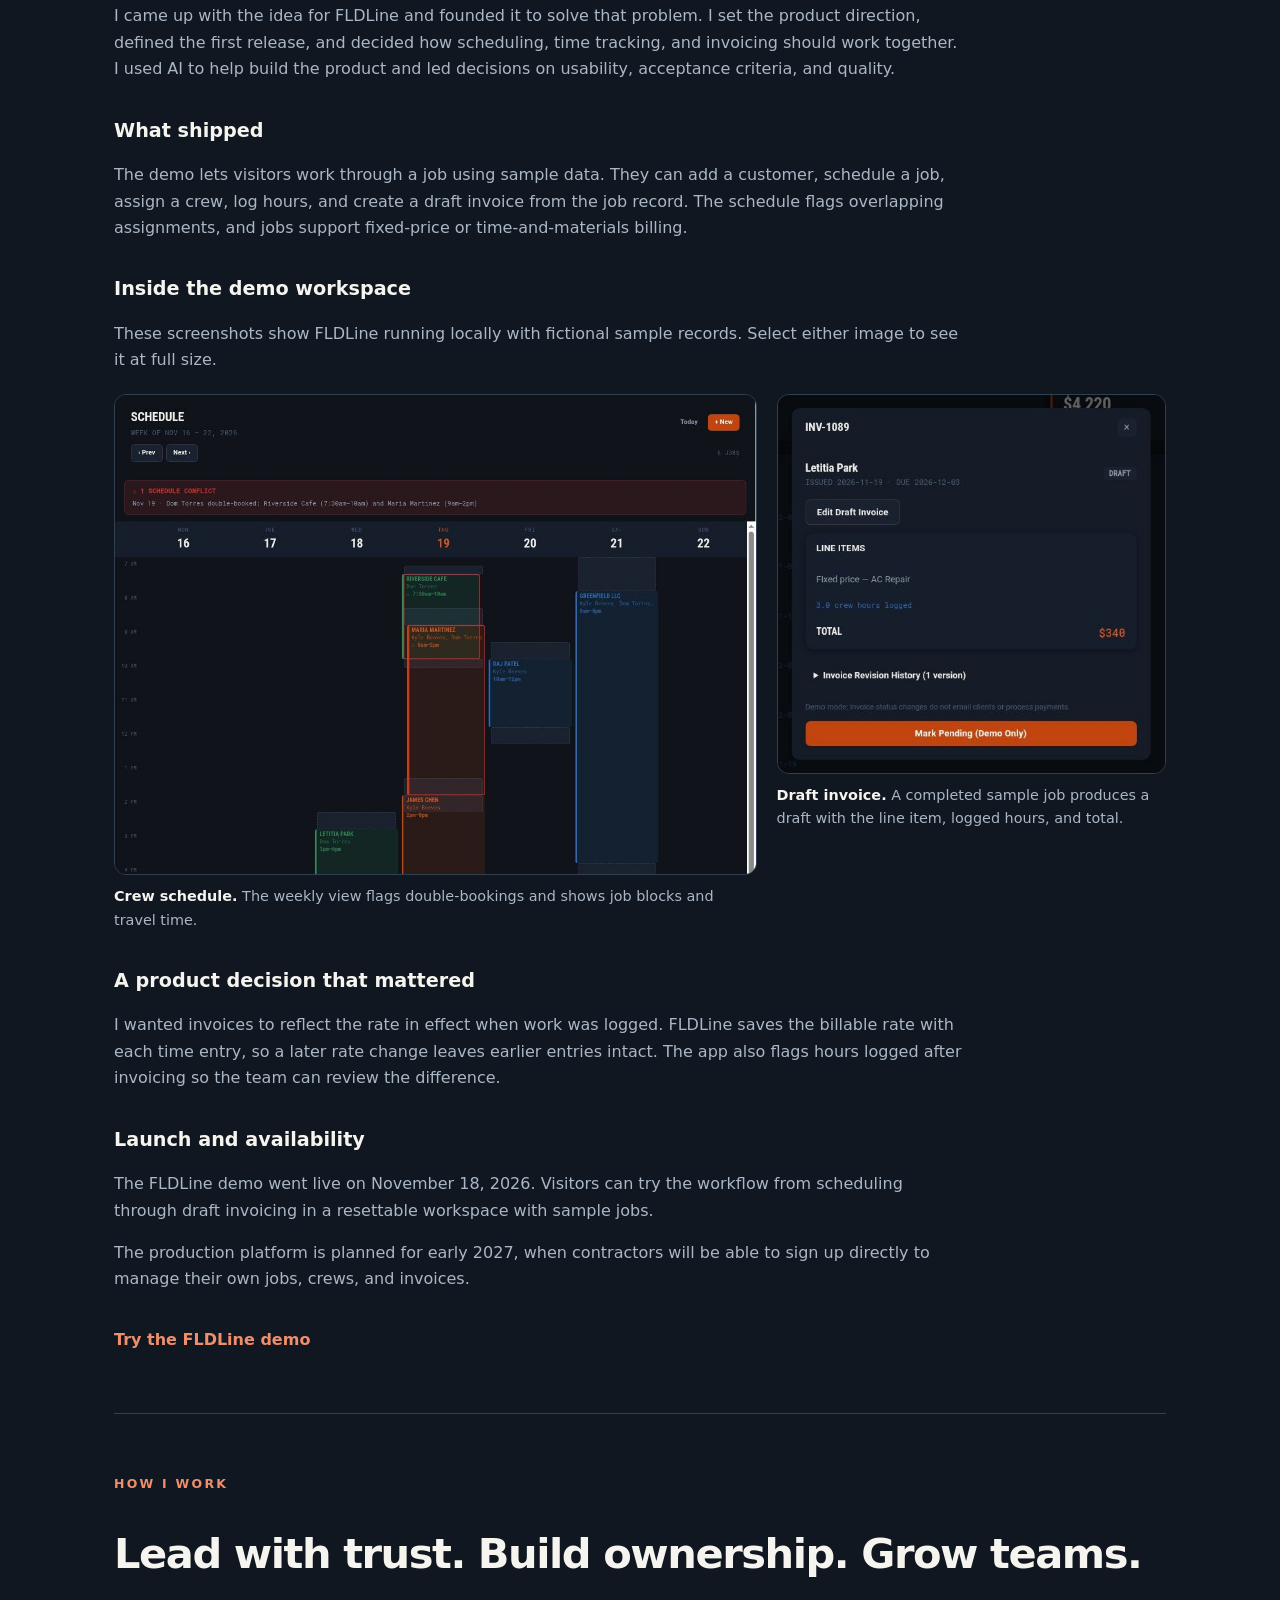
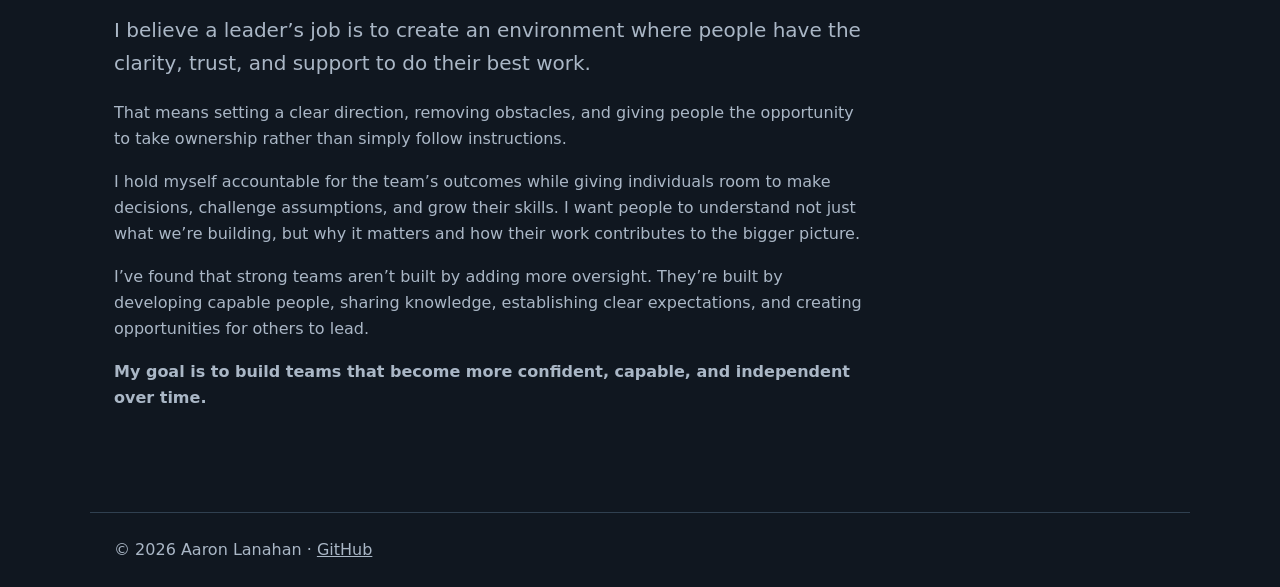
==== commit 797d2eea: "Add FLDLine founding story and production launch timing" ====
--- a/index.html
+++ b/index.html
@@ -10,15 +10,15 @@
 .case-gallery figcaption{margin-top:10px;color:var(--muted);font-size:.9rem}
 .case-gallery figcaption strong{color:var(--text)}
 @media(max-width:720px){.case-gallery{grid-template-columns:1fr}}
-</style></head><body><header><strong>Aaron Lanahan</strong><nav aria-label="Primary"><a href="#about">About</a><a href="#work">Selected work</a><a href="#approach">Approach</a><a href="https://github.com/alanahan4119">GitHub</a></nav></header><main><section class="hero"><div class="eyebrow">Product strategy · Program leadership · Business operations</div><h1>Turning complex problems into products and programs that deliver.</h1><p class="lead">I lead product strategy and execution across SaaS and regulated technology environments—connecting customer needs, engineering priorities, and business outcomes.</p><a class="cta" href="#work">Explore selected work</a></section><section class="section" id="about"><div class="eyebrow">About me</div><h2>I build products, solve business problems, and help teams become better at what they do.</h2><p>Throughout my career, I've worked across product strategy, technology, and business operations. I've led complex programs, brought new products to market, and worked with teams to improve how we plan, develop, and deliver software.</p><p>I enjoy getting into the details. Whether it's working through a technical challenge, evaluating a new product opportunity, or finding ways to improve how a business operates, I like understanding the problem and being directly involved in finding a solution.</p><p>At the same time, I believe one of my most important responsibilities as a leader is developing the people around me. I want my teams to feel comfortable making decisions, challenging ideas, and taking ownership of their work. My job is to provide direction, remove obstacles, and make sure they have the tools and support to be successful.</p><p>I've had the opportunity to improve delivery timelines, reduce operating costs, strengthen product quality, and help bring new products to market. I'm proud of those accomplishments, but I'm equally proud of the teams I've helped develop and the people who've grown into greater responsibilities along the way.</p><p><strong>For me, success isn't just about what we deliver. It's also about building a team that's more capable, confident, and successful because of the work we've done together.</strong></p></section><section class="section" id="work"><div class="eyebrow">Selected work</div><h2>Product and program case studies</h2><p>Examples of how I lead teams, improve delivery, and take products from idea to launch.</p><div class="grid"><article class="tile"><div class="tag">Program &amp; operations leadership</div><h3>Help On Demand</h3><p>Modernizing delivery and operating practices for a CMS program, with measurable improvements in speed, quality, cloud cost, and processing performance.</p><a class="case-link" href="#help-on-demand">Read case study →</a></article><article class="tile"><div class="tag">0-to-1 SaaS product leadership</div><h3>Consent On Demand</h3><p>Turning an industry challenge into a commercial consent-management platform, with 500+ registered users and an evolving AI roadmap.</p><a class="case-link" href="#consent-on-demand">Read case study →</a></article><article class="tile"><div class="tag">0-to-1 product development</div><h3>FLDLine</h3><p>A live field service demo that gives independent contractors and small trade crews one place to manage a job from the first customer call through draft invoicing.</p><a class="case-link" href="#fldline">Read case study</a></article></div></section><section class="section case-study" id="help-on-demand"><div class="eyebrow">Case study 01 · Program &amp; operations leadership</div><h2>Help On Demand</h2><p class="lead">Transforming product operations, modernizing delivery, and building a more self-sufficient team.</p><p class="meta">Centers for Medicare &amp; Medicaid Services (CMS) · Big Wave Systems · Program Manager / Product &amp; Operations Leadership</p><div class="metrics"><div><strong>50%</strong><span>Shorter development cycles*</span></div><div><strong>22%</strong><span>Fewer defects per cycle*</span></div><div><strong>32%</strong><span>Lower annual cloud costs</span></div><div><strong>~47%</strong><span>Better peak processing performance</span></div></div><h3>The challenge</h3><p>When I took on operational leadership, the program relied heavily on external development contractors and lacked consistent planning practices, clear product guidance, and an accessible operating playbook. Contract requirements were documented, but they had not been translated into practical procedures teams could use day to day.</p><h3>My approach</h3><p>I expanded the internal product team's role, clarified ownership, and brought more structure to planning and delivery. I established standard operating procedures for operational and contractual responsibilities, centralized guidance in Confluence, and helped teams build the skills needed to take on more of the work internally.</p><p>I led a shift toward Behavior-Driven Development (BDD), giving Product, Engineering, and QA clearer shared expectations and acceptance criteria. We also adopted Developer-Led Testing (DLT), moving responsibility for writing and executing unit tests to developers. That freed QA to focus on broader regression, integration, performance, and load testing. Peer code reviews and expanded automation helped identify issues earlier and improve release consistency.</p><p>Alongside these operating changes, I supported AWS modernization, including greater use of serverless technologies such as Lambda, to improve processing performance and infrastructure efficiency.</p><h3>Results</h3><p>Across the company's broader Agile and testing improvements, development cycles shortened from four weeks to two weeks, defects per cycle fell 22%, ticket-to-production throughput increased 10%, and time to market decreased 35%.</p><p>For Help On Demand specifically, cloud infrastructure modernization reduced annual costs by 32%—approximately $120,000—and improved peak processing performance by about 47%.</p><p class="note">* Development cycle and defect metrics reflect broader company-wide improvements, not Help On Demand alone.</p></section><section class="section case-study" id="consent-on-demand"><div class="eyebrow">Case study 02 · SaaS product strategy</div><h2>Consent On Demand</h2><p class="lead">Turning an industry challenge into a commercial SaaS product.</p><p class="meta">Big Wave Systems · Product Owner / Product Strategy &amp; Business Operations · Healthcare technology</p><div class="metrics"><div><strong>500+</strong><span>Registered users</span></div><div><strong>~30%</strong><span>Reported paid-subscription share</span></div><div><strong>Limited</strong><span>Paid marketing investment</span></div></div><h3>The opportunity</h3><p>The idea emerged at a CMS Agent/Broker Summit, where concerns about fraud and the possible need for consent for individual agent and broker actions highlighted a practical problem. We saw an opportunity to make requesting, documenting, and managing consumer consent simpler for both agents and the people they serve.</p><h3>My role</h3><p>I worked with business and technical teams to translate the opportunity into product and technical requirements, oversee the build, establish ownership, and keep teams aligned on product direction. I partnered with Sales and Marketing on rollout planning and positioning.</p><h3>The product</h3><p>Consent On Demand allows agents and brokers to send consent requests by SMS or email. Consumers can review and electronically sign or reject a request. The platform supports reusable templates, additional team users, countersignatures, and visibility into each request's status and outstanding actions.</p><h3>Pricing and commercialization</h3><p>I worked with Sales leadership to evaluate subscription tiers, pricing, and packaging, balancing accessibility and scalability with the recurring costs of operating, maintaining, and improving the platform. We continued to adjust the model as product and business needs evolved.</p><h3>Early traction</h3><p>The platform has grown to more than 500 registered users, with approximately 30% reported as distinct paid subscriptions. This early adoption has come with minimal marketing spend, primarily small Facebook and LinkedIn campaigns. Registered users and paid subscriptions are different measures; the percentage is presented as reported rather than converted into an inferred subscription count.</p><h3>Exploring AI-enabled workflows</h3><p>I'm personally leading an exploration with our development leader into AI capabilities that could help agents and brokers draft consent messages, understand request status, identify consents requiring follow-up, and generate reminders. These capabilities are being evaluated and have not been released.</p><h3>What it demonstrates</h3><p>This work brings together early product discovery, cross-functional development leadership, pricing decisions, commercialization, and ongoing product strategy—while balancing customer needs with the economics of running a SaaS platform.</p></section><section class="section case-study" id="fldline">
+</style></head><body><header><strong>Aaron Lanahan</strong><nav aria-label="Primary"><a href="#about">About</a><a href="#work">Selected work</a><a href="#approach">Approach</a><a href="https://github.com/alanahan4119">GitHub</a></nav></header><main><section class="hero"><div class="eyebrow">Product strategy · Program leadership · Business operations</div><h1>Turning complex problems into products and programs that deliver.</h1><p class="lead">I lead product strategy and execution across SaaS and regulated technology environments—connecting customer needs, engineering priorities, and business outcomes.</p><a class="cta" href="#work">Explore selected work</a></section><section class="section" id="about"><div class="eyebrow">About me</div><h2>I build products, solve business problems, and help teams become better at what they do.</h2><p>Throughout my career, I've worked across product strategy, technology, and business operations. I've led complex programs, brought new products to market, and worked with teams to improve how we plan, develop, and deliver software.</p><p>I enjoy getting into the details. Whether it's working through a technical challenge, evaluating a new product opportunity, or finding ways to improve how a business operates, I like understanding the problem and being directly involved in finding a solution.</p><p>At the same time, I believe one of my most important responsibilities as a leader is developing the people around me. I want my teams to feel comfortable making decisions, challenging ideas, and taking ownership of their work. My job is to provide direction, remove obstacles, and make sure they have the tools and support to be successful.</p><p>I've had the opportunity to improve delivery timelines, reduce operating costs, strengthen product quality, and help bring new products to market. I'm proud of those accomplishments, but I'm equally proud of the teams I've helped develop and the people who've grown into greater responsibilities along the way.</p><p><strong>For me, success isn't just about what we deliver. It's also about building a team that's more capable, confident, and successful because of the work we've done together.</strong></p></section><section class="section" id="work"><div class="eyebrow">Selected work</div><h2>Product and program case studies</h2><p>Examples of how I lead teams, improve delivery, and take products from idea to launch.</p><div class="grid"><article class="tile"><div class="tag">Program &amp; operations leadership</div><h3>Help On Demand</h3><p>Modernizing delivery and operating practices for a CMS program, with measurable improvements in speed, quality, cloud cost, and processing performance.</p><a class="case-link" href="#help-on-demand">Read case study →</a></article><article class="tile"><div class="tag">0-to-1 SaaS product leadership</div><h3>Consent On Demand</h3><p>Turning an industry challenge into a commercial consent-management platform, with 500+ registered users and an evolving AI roadmap.</p><a class="case-link" href="#consent-on-demand">Read case study →</a></article><article class="tile"><div class="tag">Founder &amp; product lead</div><h3>FLDLine</h3><p>I founded FLDLine to give independent contractors and small trade crews one place to schedule jobs, track hours, and prepare invoices.</p><a class="case-link" href="#fldline">Read case study</a></article></div></section><section class="section case-study" id="help-on-demand"><div class="eyebrow">Case study 01 · Program &amp; operations leadership</div><h2>Help On Demand</h2><p class="lead">Transforming product operations, modernizing delivery, and building a more self-sufficient team.</p><p class="meta">Centers for Medicare &amp; Medicaid Services (CMS) · Big Wave Systems · Program Manager / Product &amp; Operations Leadership</p><div class="metrics"><div><strong>50%</strong><span>Shorter development cycles*</span></div><div><strong>22%</strong><span>Fewer defects per cycle*</span></div><div><strong>32%</strong><span>Lower annual cloud costs</span></div><div><strong>~47%</strong><span>Better peak processing performance</span></div></div><h3>The challenge</h3><p>When I took on operational leadership, the program relied heavily on external development contractors and lacked consistent planning practices, clear product guidance, and an accessible operating playbook. Contract requirements were documented, but they had not been translated into practical procedures teams could use day to day.</p><h3>My approach</h3><p>I expanded the internal product team's role, clarified ownership, and brought more structure to planning and delivery. I established standard operating procedures for operational and contractual responsibilities, centralized guidance in Confluence, and helped teams build the skills needed to take on more of the work internally.</p><p>I led a shift toward Behavior-Driven Development (BDD), giving Product, Engineering, and QA clearer shared expectations and acceptance criteria. We also adopted Developer-Led Testing (DLT), moving responsibility for writing and executing unit tests to developers. That freed QA to focus on broader regression, integration, performance, and load testing. Peer code reviews and expanded automation helped identify issues earlier and improve release consistency.</p><p>Alongside these operating changes, I supported AWS modernization, including greater use of serverless technologies such as Lambda, to improve processing performance and infrastructure efficiency.</p><h3>Results</h3><p>Across the company's broader Agile and testing improvements, development cycles shortened from four weeks to two weeks, defects per cycle fell 22%, ticket-to-production throughput increased 10%, and time to market decreased 35%.</p><p>For Help On Demand specifically, cloud infrastructure modernization reduced annual costs by 32%—approximately $120,000—and improved peak processing performance by about 47%.</p><p class="note">* Development cycle and defect metrics reflect broader company-wide improvements, not Help On Demand alone.</p></section><section class="section case-study" id="consent-on-demand"><div class="eyebrow">Case study 02 · SaaS product strategy</div><h2>Consent On Demand</h2><p class="lead">Turning an industry challenge into a commercial SaaS product.</p><p class="meta">Big Wave Systems · Product Owner / Product Strategy &amp; Business Operations · Healthcare technology</p><div class="metrics"><div><strong>500+</strong><span>Registered users</span></div><div><strong>~30%</strong><span>Reported paid-subscription share</span></div><div><strong>Limited</strong><span>Paid marketing investment</span></div></div><h3>The opportunity</h3><p>The idea emerged at a CMS Agent/Broker Summit, where concerns about fraud and the possible need for consent for individual agent and broker actions highlighted a practical problem. We saw an opportunity to make requesting, documenting, and managing consumer consent simpler for both agents and the people they serve.</p><h3>My role</h3><p>I worked with business and technical teams to translate the opportunity into product and technical requirements, oversee the build, establish ownership, and keep teams aligned on product direction. I partnered with Sales and Marketing on rollout planning and positioning.</p><h3>The product</h3><p>Consent On Demand allows agents and brokers to send consent requests by SMS or email. Consumers can review and electronically sign or reject a request. The platform supports reusable templates, additional team users, countersignatures, and visibility into each request's status and outstanding actions.</p><h3>Pricing and commercialization</h3><p>I worked with Sales leadership to evaluate subscription tiers, pricing, and packaging, balancing accessibility and scalability with the recurring costs of operating, maintaining, and improving the platform. We continued to adjust the model as product and business needs evolved.</p><h3>Early traction</h3><p>The platform has grown to more than 500 registered users, with approximately 30% reported as distinct paid subscriptions. This early adoption has come with minimal marketing spend, primarily small Facebook and LinkedIn campaigns. Registered users and paid subscriptions are different measures; the percentage is presented as reported rather than converted into an inferred subscription count.</p><h3>Exploring AI-enabled workflows</h3><p>I'm personally leading an exploration with our development leader into AI capabilities that could help agents and brokers draft consent messages, understand request status, identify consents requiring follow-up, and generate reminders. These capabilities are being evaluated and have not been released.</p><h3>What it demonstrates</h3><p>This work brings together early product discovery, cross-functional development leadership, pricing decisions, commercialization, and ongoing product strategy—while balancing customer needs with the economics of running a SaaS platform.</p></section><section class="section case-study" id="fldline">
 <div class="eyebrow">Case study 03 · 0-to-1 product development</div>
 <h2>FLDLine</h2>
 <p class="lead">One place for small trade crews to manage work from the first customer call to a draft invoice.</p>
-<p class="meta">Product strategy &amp; delivery · Field service software · Live demo launched November 18, 2026</p>
+<p class="meta">Founder &amp; product lead · Field service software · Live demo launched November 18, 2026</p>
 <h3>The problem</h3>
 <p>For independent contractors and small trade crews, the details of a job can be spread across text messages, spreadsheets, and paper notes. That makes it harder for the office and the crew to see who is assigned, what work is complete, and what still needs to be billed.</p>
-<h3>My role</h3>
-<p>I set the product direction, scoped the first release, and defined how the core workflows should work. I used AI to help implement the product and led the decisions on usability, acceptance criteria, and quality. I took the product from concept to a live demo.</p>
+<h3>Why I founded FLDLine</h3>
+<p>I came up with the idea for FLDLine and founded it to solve that problem. I set the product direction, defined the first release, and decided how scheduling, time tracking, and invoicing should work together. I used AI to help build the product and led decisions on usability, acceptance criteria, and quality.</p>
 <h3>What shipped</h3>
 <p>The demo lets visitors work through a job using sample data. They can add a customer, schedule a job, assign a crew, log hours, and create a draft invoice from the job record. The schedule flags overlapping assignments, and jobs support fixed-price or time-and-materials billing.</p>
 <h3>Inside the demo workspace</h3>
@@ -35,7 +35,8 @@
 </div>
 <h3>A product decision that mattered</h3>
 <p>I wanted invoices to reflect the rate in effect when work was logged. FLDLine saves the billable rate with each time entry, so a later rate change leaves earlier entries intact. The app also flags hours logged after invoicing so the team can review the difference.</p>
-<h3>Launch</h3>
-<p>FLDLine went live on November 18, 2026 with a resettable demo workspace. Visitors can try the workflow from scheduling through billing with sample jobs.</p>
+<h3>Launch and availability</h3>
+<p>The FLDLine demo went live on November 18, 2026. Visitors can try the workflow from scheduling through draft invoicing in a resettable workspace with sample jobs.</p>
+<p>The production platform is planned for early 2027, when contractors will be able to sign up directly to manage their own jobs, crews, and invoices.</p>
 <a class="case-link" href="https://www.thefldline.com">Try the FLDLine demo</a>
 </section><section class="section" id="approach"><div class="eyebrow">How I work</div><h2>Lead with trust. Build ownership. Grow teams.</h2><p class="lead">I believe a leader’s job is to create an environment where people have the clarity, trust, and support to do their best work.</p><p>That means setting a clear direction, removing obstacles, and giving people the opportunity to take ownership rather than simply follow instructions.</p><p>I hold myself accountable for the team’s outcomes while giving individuals room to make decisions, challenge assumptions, and grow their skills. I want people to understand not just what we’re building, but why it matters and how their work contributes to the bigger picture.</p><p>I’ve found that strong teams aren’t built by adding more oversight. They’re built by developing capable people, sharing knowledge, establishing clear expectations, and creating opportunities for others to lead.</p><p><strong>My goal is to build teams that become more confident, capable, and independent over time.</strong></p></section></main><footer>© 2026 Aaron Lanahan · <a href="https://github.com/alanahan4119">GitHub</a></footer></body></html>
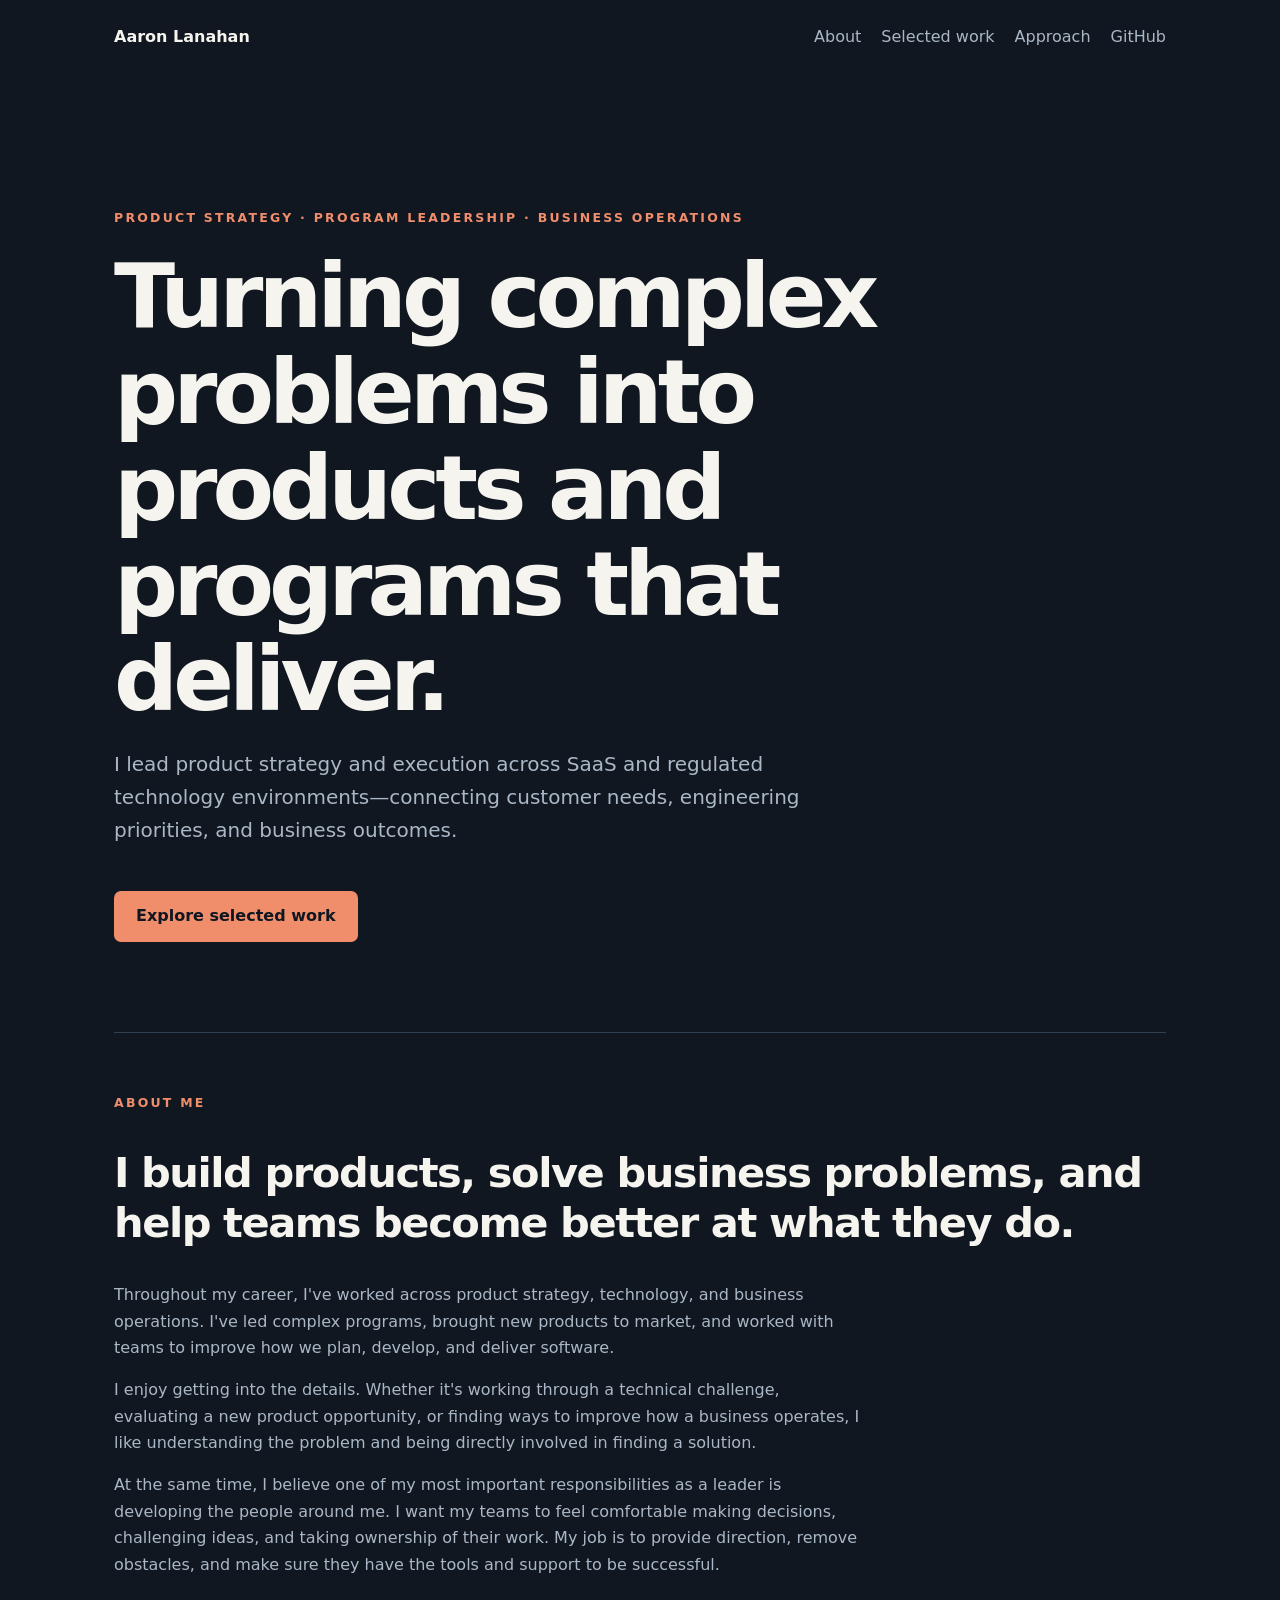
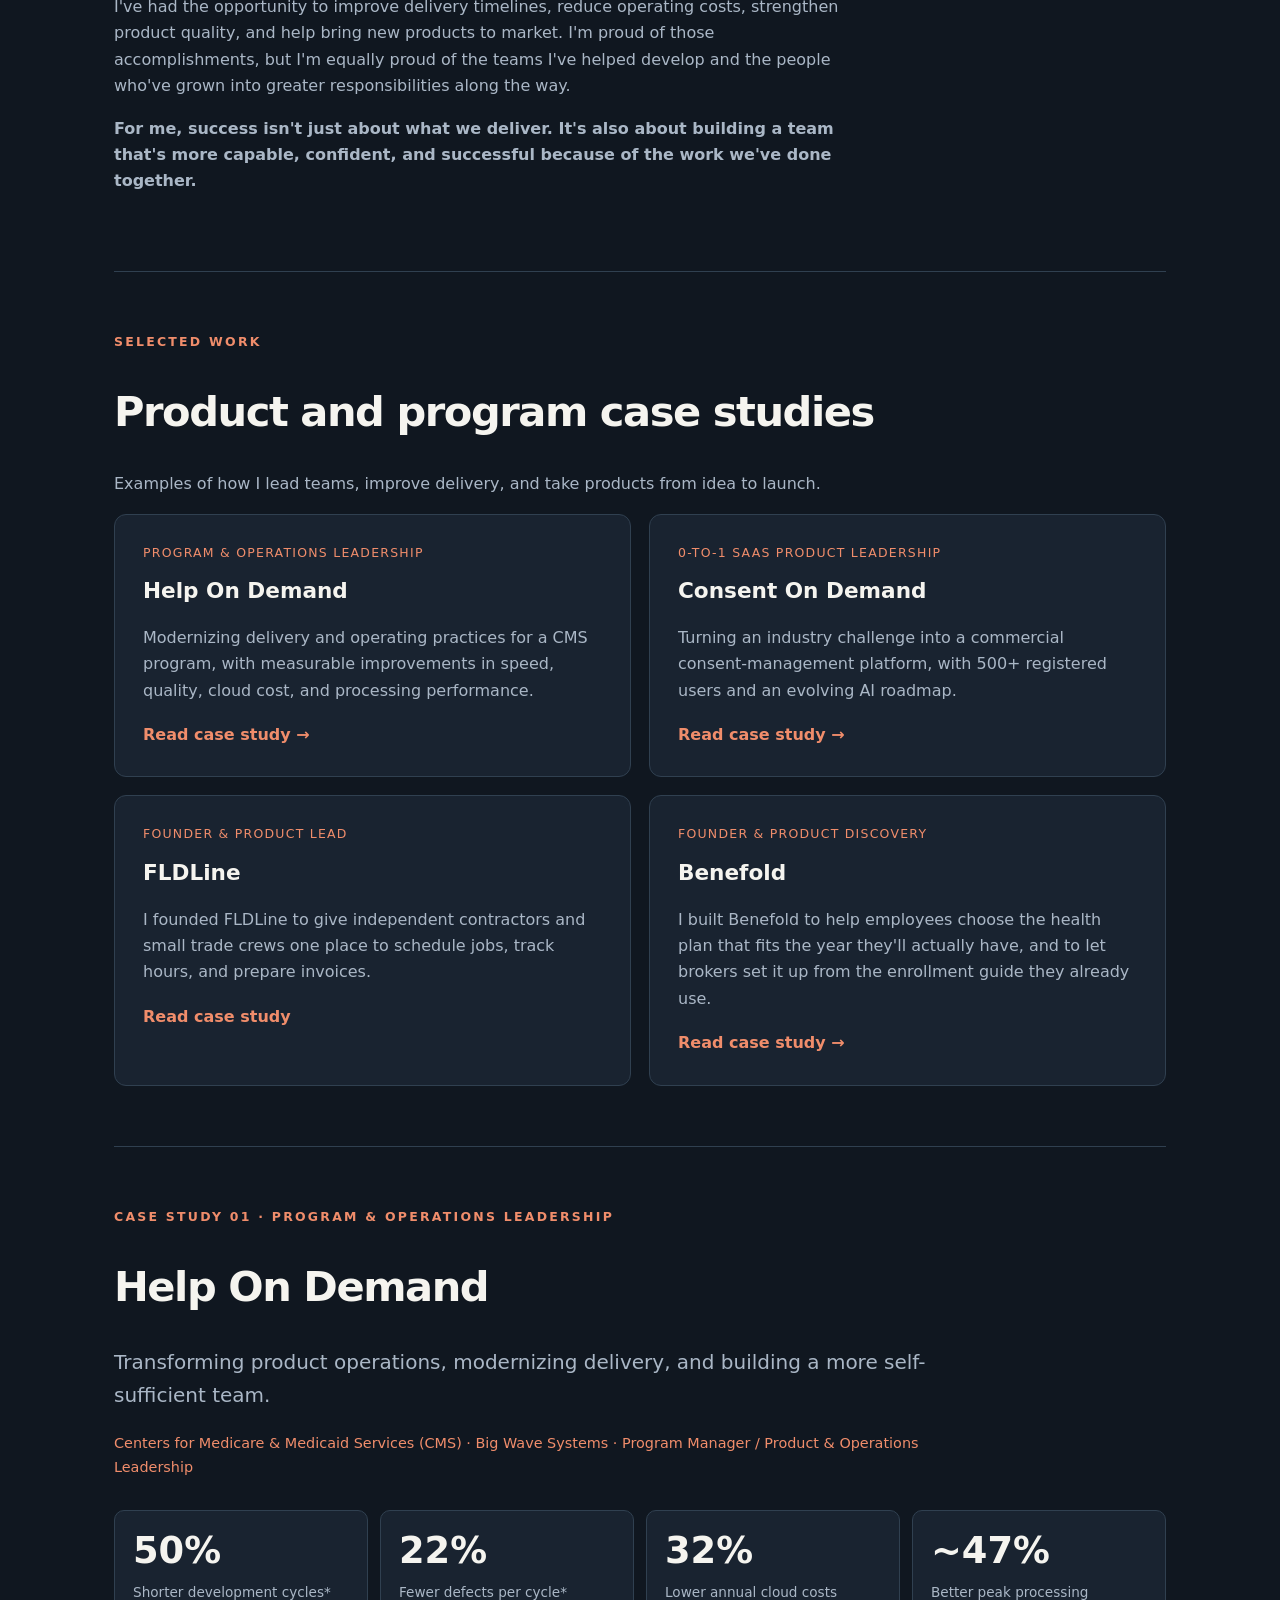
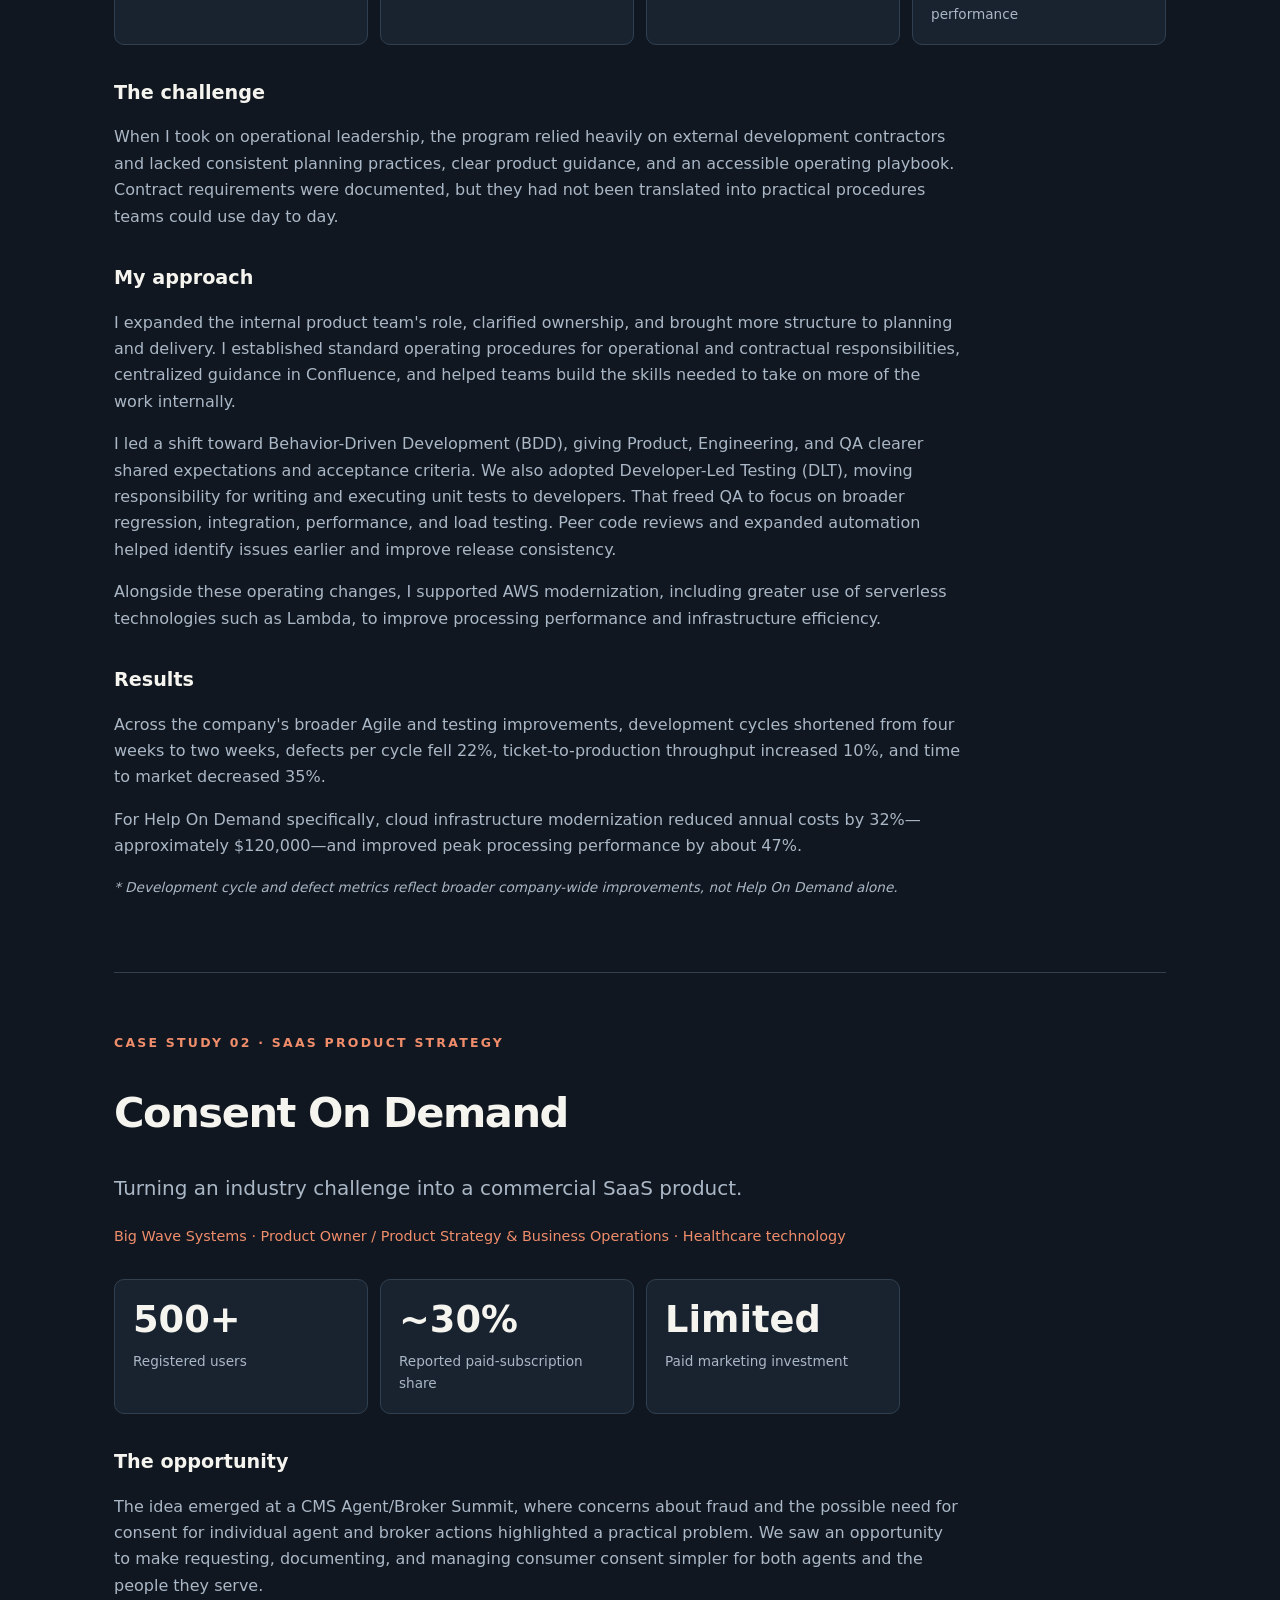
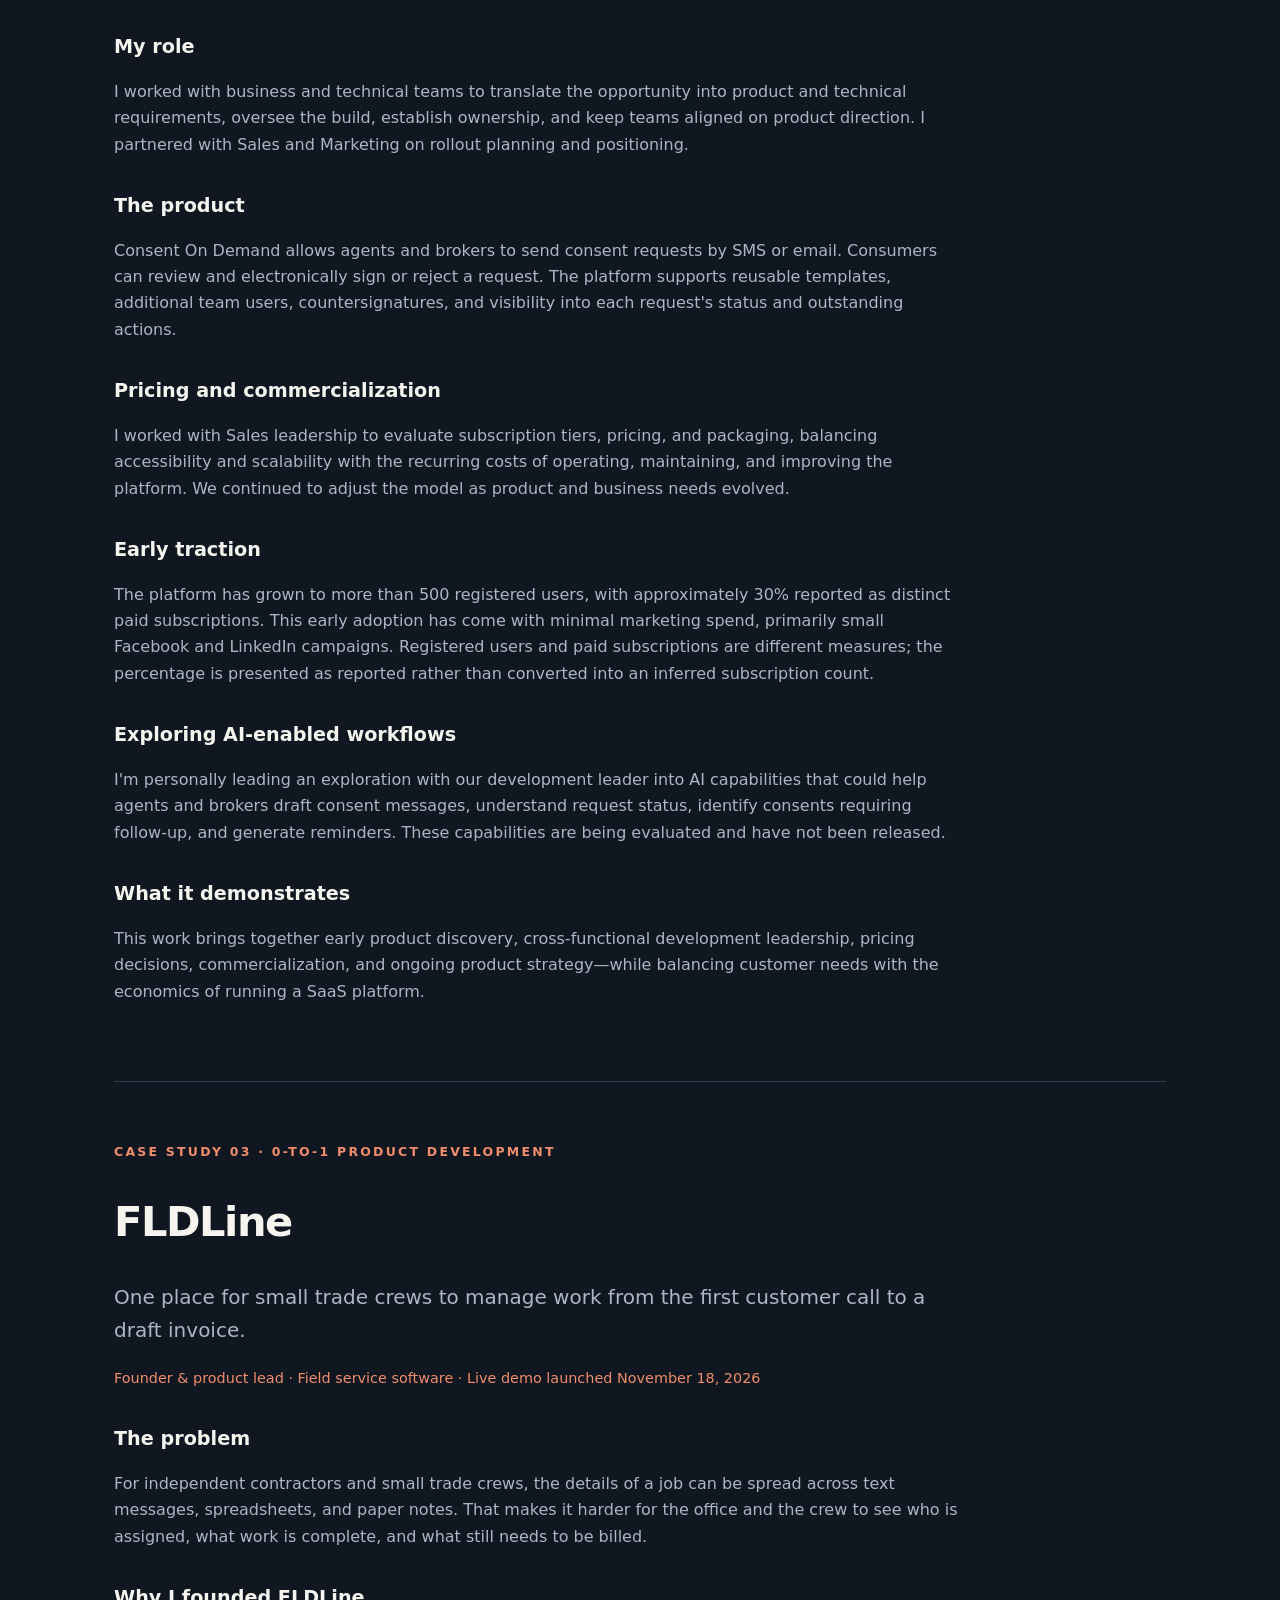
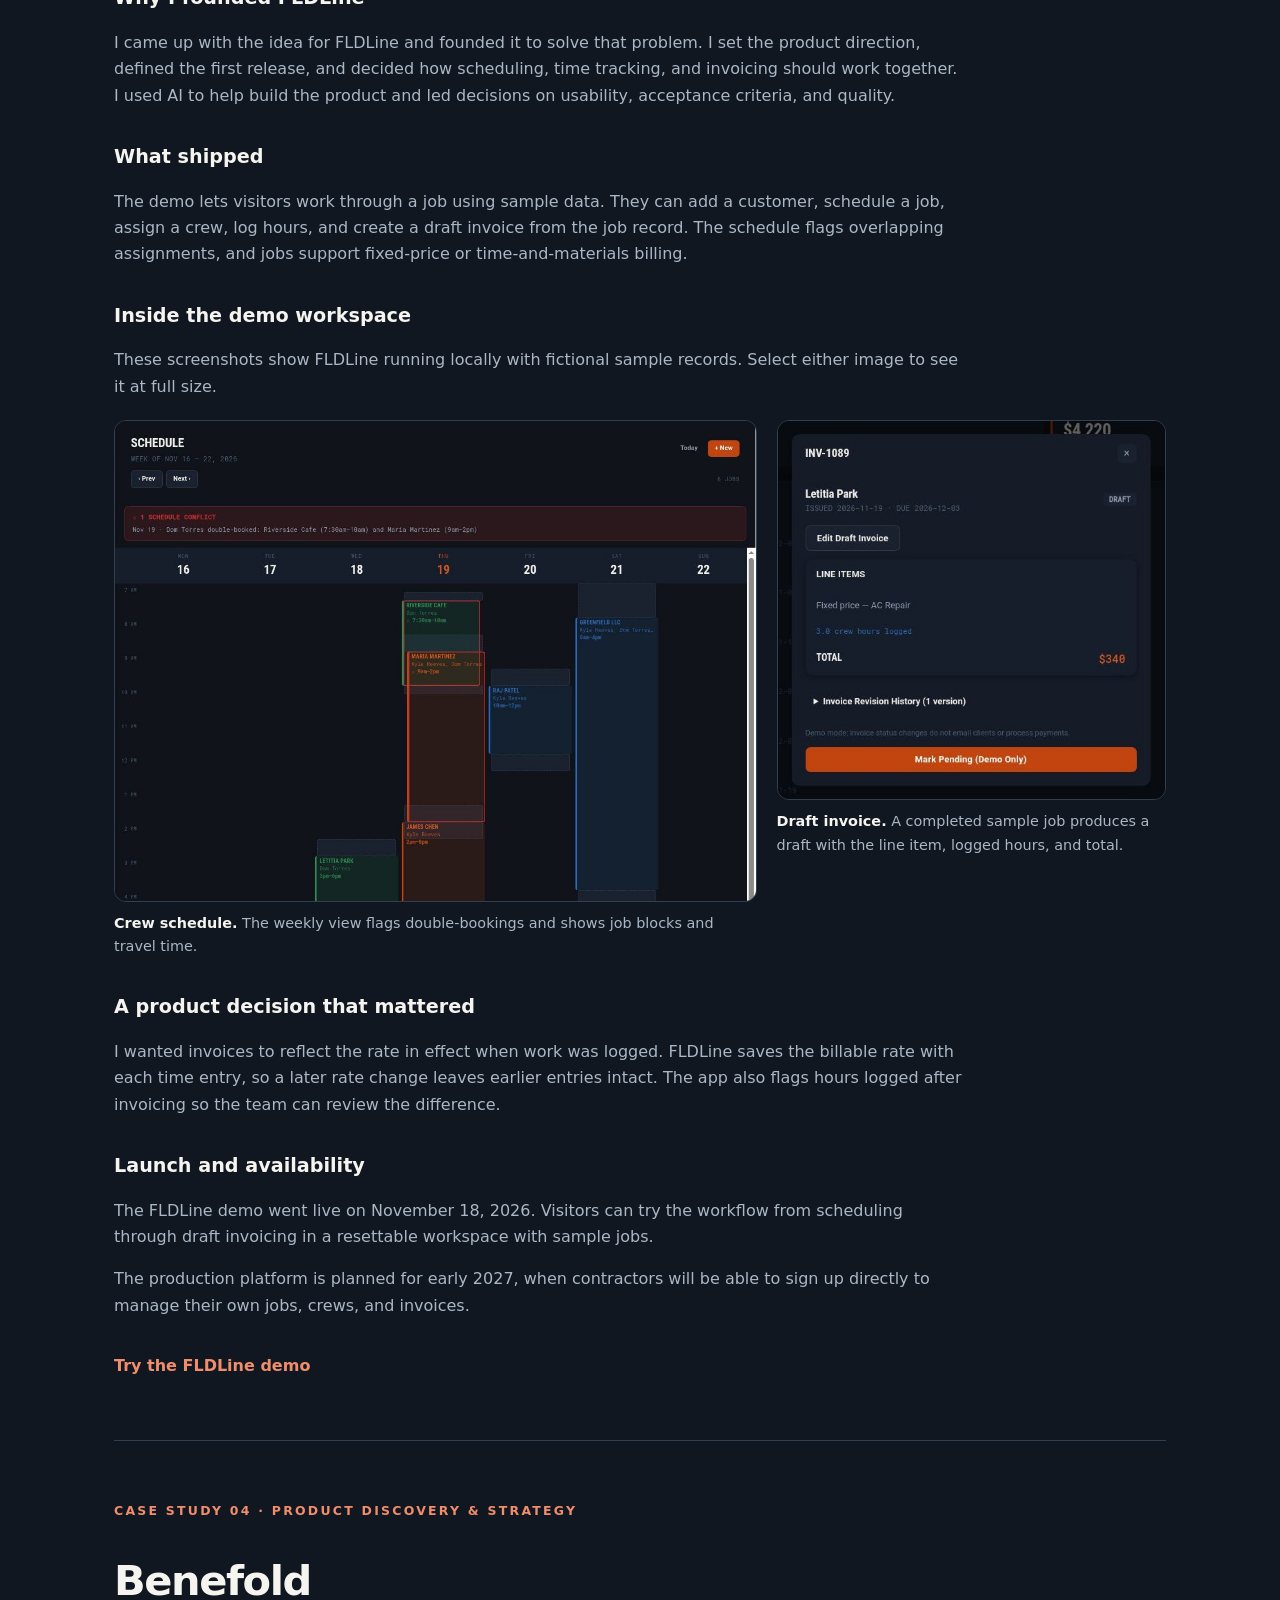
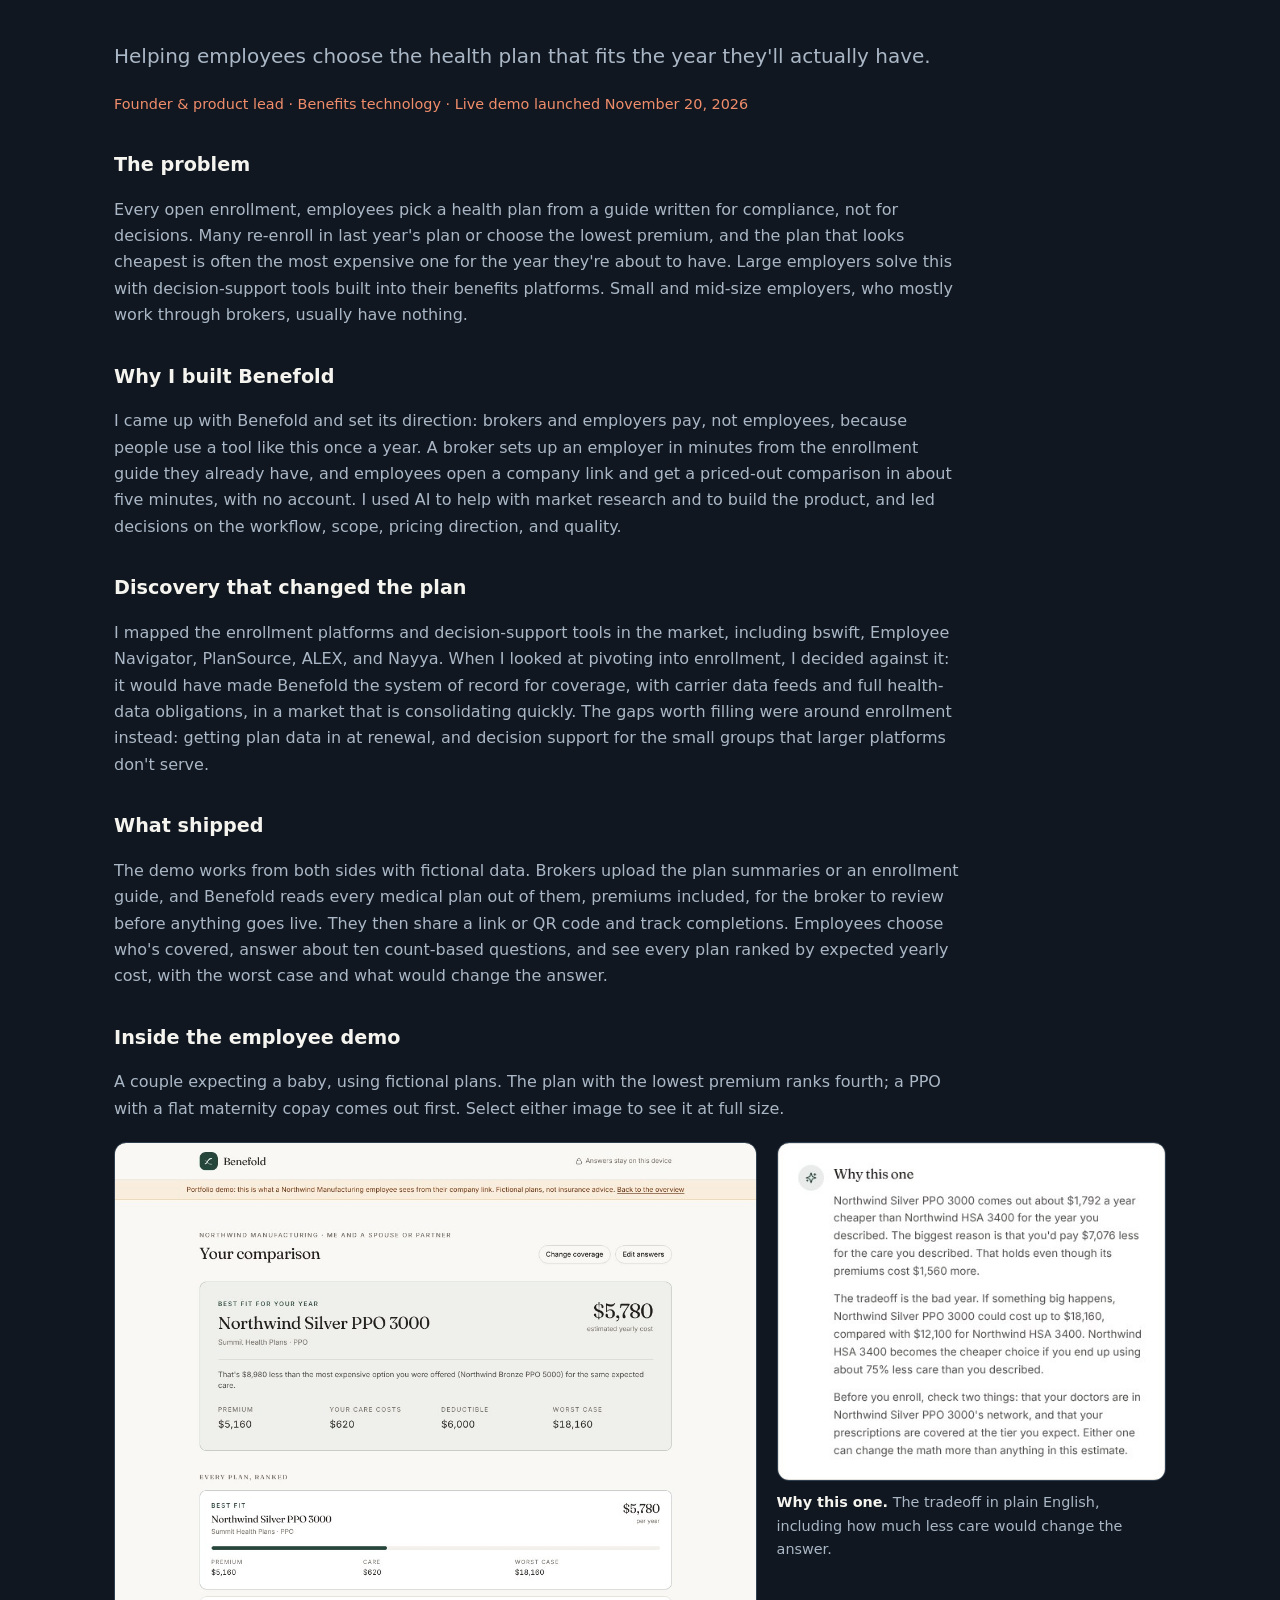
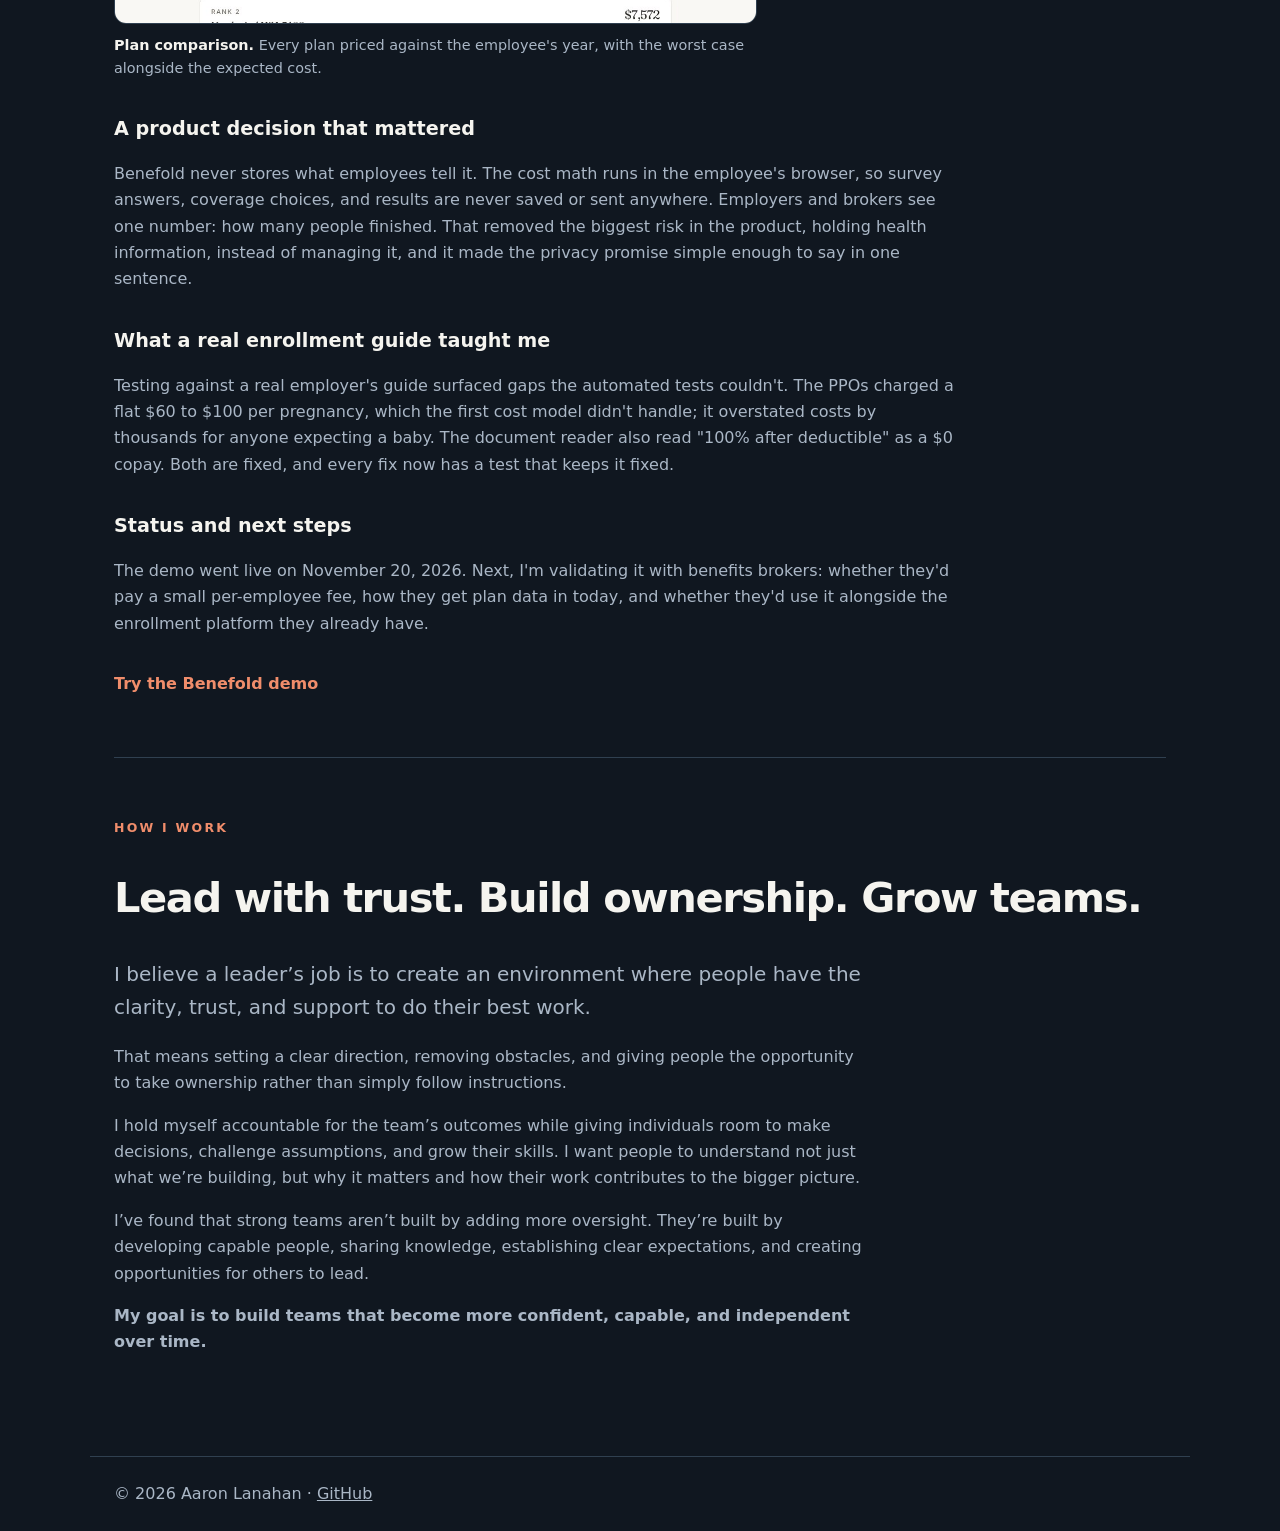
==== commit 5ca16a6e: "Add Benefold case study Co-Authored-By: Claude Opus 5.5 <noreply@anthropic.com> Claude-Session: http" ====
--- a/index.html
+++ b/index.html
@@ -10,7 +10,7 @@
 .case-gallery figcaption{margin-top:10px;color:var(--muted);font-size:.9rem}
 .case-gallery figcaption strong{color:var(--text)}
 @media(max-width:720px){.case-gallery{grid-template-columns:1fr}}
-</style></head><body><header><strong>Aaron Lanahan</strong><nav aria-label="Primary"><a href="#about">About</a><a href="#work">Selected work</a><a href="#approach">Approach</a><a href="https://github.com/alanahan4119">GitHub</a></nav></header><main><section class="hero"><div class="eyebrow">Product strategy · Program leadership · Business operations</div><h1>Turning complex problems into products and programs that deliver.</h1><p class="lead">I lead product strategy and execution across SaaS and regulated technology environments—connecting customer needs, engineering priorities, and business outcomes.</p><a class="cta" href="#work">Explore selected work</a></section><section class="section" id="about"><div class="eyebrow">About me</div><h2>I build products, solve business problems, and help teams become better at what they do.</h2><p>Throughout my career, I've worked across product strategy, technology, and business operations. I've led complex programs, brought new products to market, and worked with teams to improve how we plan, develop, and deliver software.</p><p>I enjoy getting into the details. Whether it's working through a technical challenge, evaluating a new product opportunity, or finding ways to improve how a business operates, I like understanding the problem and being directly involved in finding a solution.</p><p>At the same time, I believe one of my most important responsibilities as a leader is developing the people around me. I want my teams to feel comfortable making decisions, challenging ideas, and taking ownership of their work. My job is to provide direction, remove obstacles, and make sure they have the tools and support to be successful.</p><p>I've had the opportunity to improve delivery timelines, reduce operating costs, strengthen product quality, and help bring new products to market. I'm proud of those accomplishments, but I'm equally proud of the teams I've helped develop and the people who've grown into greater responsibilities along the way.</p><p><strong>For me, success isn't just about what we deliver. It's also about building a team that's more capable, confident, and successful because of the work we've done together.</strong></p></section><section class="section" id="work"><div class="eyebrow">Selected work</div><h2>Product and program case studies</h2><p>Examples of how I lead teams, improve delivery, and take products from idea to launch.</p><div class="grid"><article class="tile"><div class="tag">Program &amp; operations leadership</div><h3>Help On Demand</h3><p>Modernizing delivery and operating practices for a CMS program, with measurable improvements in speed, quality, cloud cost, and processing performance.</p><a class="case-link" href="#help-on-demand">Read case study →</a></article><article class="tile"><div class="tag">0-to-1 SaaS product leadership</div><h3>Consent On Demand</h3><p>Turning an industry challenge into a commercial consent-management platform, with 500+ registered users and an evolving AI roadmap.</p><a class="case-link" href="#consent-on-demand">Read case study →</a></article><article class="tile"><div class="tag">Founder &amp; product lead</div><h3>FLDLine</h3><p>I founded FLDLine to give independent contractors and small trade crews one place to schedule jobs, track hours, and prepare invoices.</p><a class="case-link" href="#fldline">Read case study</a></article></div></section><section class="section case-study" id="help-on-demand"><div class="eyebrow">Case study 01 · Program &amp; operations leadership</div><h2>Help On Demand</h2><p class="lead">Transforming product operations, modernizing delivery, and building a more self-sufficient team.</p><p class="meta">Centers for Medicare &amp; Medicaid Services (CMS) · Big Wave Systems · Program Manager / Product &amp; Operations Leadership</p><div class="metrics"><div><strong>50%</strong><span>Shorter development cycles*</span></div><div><strong>22%</strong><span>Fewer defects per cycle*</span></div><div><strong>32%</strong><span>Lower annual cloud costs</span></div><div><strong>~47%</strong><span>Better peak processing performance</span></div></div><h3>The challenge</h3><p>When I took on operational leadership, the program relied heavily on external development contractors and lacked consistent planning practices, clear product guidance, and an accessible operating playbook. Contract requirements were documented, but they had not been translated into practical procedures teams could use day to day.</p><h3>My approach</h3><p>I expanded the internal product team's role, clarified ownership, and brought more structure to planning and delivery. I established standard operating procedures for operational and contractual responsibilities, centralized guidance in Confluence, and helped teams build the skills needed to take on more of the work internally.</p><p>I led a shift toward Behavior-Driven Development (BDD), giving Product, Engineering, and QA clearer shared expectations and acceptance criteria. We also adopted Developer-Led Testing (DLT), moving responsibility for writing and executing unit tests to developers. That freed QA to focus on broader regression, integration, performance, and load testing. Peer code reviews and expanded automation helped identify issues earlier and improve release consistency.</p><p>Alongside these operating changes, I supported AWS modernization, including greater use of serverless technologies such as Lambda, to improve processing performance and infrastructure efficiency.</p><h3>Results</h3><p>Across the company's broader Agile and testing improvements, development cycles shortened from four weeks to two weeks, defects per cycle fell 22%, ticket-to-production throughput increased 10%, and time to market decreased 35%.</p><p>For Help On Demand specifically, cloud infrastructure modernization reduced annual costs by 32%—approximately $120,000—and improved peak processing performance by about 47%.</p><p class="note">* Development cycle and defect metrics reflect broader company-wide improvements, not Help On Demand alone.</p></section><section class="section case-study" id="consent-on-demand"><div class="eyebrow">Case study 02 · SaaS product strategy</div><h2>Consent On Demand</h2><p class="lead">Turning an industry challenge into a commercial SaaS product.</p><p class="meta">Big Wave Systems · Product Owner / Product Strategy &amp; Business Operations · Healthcare technology</p><div class="metrics"><div><strong>500+</strong><span>Registered users</span></div><div><strong>~30%</strong><span>Reported paid-subscription share</span></div><div><strong>Limited</strong><span>Paid marketing investment</span></div></div><h3>The opportunity</h3><p>The idea emerged at a CMS Agent/Broker Summit, where concerns about fraud and the possible need for consent for individual agent and broker actions highlighted a practical problem. We saw an opportunity to make requesting, documenting, and managing consumer consent simpler for both agents and the people they serve.</p><h3>My role</h3><p>I worked with business and technical teams to translate the opportunity into product and technical requirements, oversee the build, establish ownership, and keep teams aligned on product direction. I partnered with Sales and Marketing on rollout planning and positioning.</p><h3>The product</h3><p>Consent On Demand allows agents and brokers to send consent requests by SMS or email. Consumers can review and electronically sign or reject a request. The platform supports reusable templates, additional team users, countersignatures, and visibility into each request's status and outstanding actions.</p><h3>Pricing and commercialization</h3><p>I worked with Sales leadership to evaluate subscription tiers, pricing, and packaging, balancing accessibility and scalability with the recurring costs of operating, maintaining, and improving the platform. We continued to adjust the model as product and business needs evolved.</p><h3>Early traction</h3><p>The platform has grown to more than 500 registered users, with approximately 30% reported as distinct paid subscriptions. This early adoption has come with minimal marketing spend, primarily small Facebook and LinkedIn campaigns. Registered users and paid subscriptions are different measures; the percentage is presented as reported rather than converted into an inferred subscription count.</p><h3>Exploring AI-enabled workflows</h3><p>I'm personally leading an exploration with our development leader into AI capabilities that could help agents and brokers draft consent messages, understand request status, identify consents requiring follow-up, and generate reminders. These capabilities are being evaluated and have not been released.</p><h3>What it demonstrates</h3><p>This work brings together early product discovery, cross-functional development leadership, pricing decisions, commercialization, and ongoing product strategy—while balancing customer needs with the economics of running a SaaS platform.</p></section><section class="section case-study" id="fldline">
+</style></head><body><header><strong>Aaron Lanahan</strong><nav aria-label="Primary"><a href="#about">About</a><a href="#work">Selected work</a><a href="#approach">Approach</a><a href="https://github.com/alanahan4119">GitHub</a></nav></header><main><section class="hero"><div class="eyebrow">Product strategy · Program leadership · Business operations</div><h1>Turning complex problems into products and programs that deliver.</h1><p class="lead">I lead product strategy and execution across SaaS and regulated technology environments—connecting customer needs, engineering priorities, and business outcomes.</p><a class="cta" href="#work">Explore selected work</a></section><section class="section" id="about"><div class="eyebrow">About me</div><h2>I build products, solve business problems, and help teams become better at what they do.</h2><p>Throughout my career, I've worked across product strategy, technology, and business operations. I've led complex programs, brought new products to market, and worked with teams to improve how we plan, develop, and deliver software.</p><p>I enjoy getting into the details. Whether it's working through a technical challenge, evaluating a new product opportunity, or finding ways to improve how a business operates, I like understanding the problem and being directly involved in finding a solution.</p><p>At the same time, I believe one of my most important responsibilities as a leader is developing the people around me. I want my teams to feel comfortable making decisions, challenging ideas, and taking ownership of their work. My job is to provide direction, remove obstacles, and make sure they have the tools and support to be successful.</p><p>I've had the opportunity to improve delivery timelines, reduce operating costs, strengthen product quality, and help bring new products to market. I'm proud of those accomplishments, but I'm equally proud of the teams I've helped develop and the people who've grown into greater responsibilities along the way.</p><p><strong>For me, success isn't just about what we deliver. It's also about building a team that's more capable, confident, and successful because of the work we've done together.</strong></p></section><section class="section" id="work"><div class="eyebrow">Selected work</div><h2>Product and program case studies</h2><p>Examples of how I lead teams, improve delivery, and take products from idea to launch.</p><div class="grid"><article class="tile"><div class="tag">Program &amp; operations leadership</div><h3>Help On Demand</h3><p>Modernizing delivery and operating practices for a CMS program, with measurable improvements in speed, quality, cloud cost, and processing performance.</p><a class="case-link" href="#help-on-demand">Read case study →</a></article><article class="tile"><div class="tag">0-to-1 SaaS product leadership</div><h3>Consent On Demand</h3><p>Turning an industry challenge into a commercial consent-management platform, with 500+ registered users and an evolving AI roadmap.</p><a class="case-link" href="#consent-on-demand">Read case study →</a></article><article class="tile"><div class="tag">Founder &amp; product lead</div><h3>FLDLine</h3><p>I founded FLDLine to give independent contractors and small trade crews one place to schedule jobs, track hours, and prepare invoices.</p><a class="case-link" href="#fldline">Read case study</a></article><article class="tile"><div class="tag">Founder &amp; product discovery</div><h3>Benefold</h3><p>I built Benefold to help employees choose the health plan that fits the year they'll actually have, and to let brokers set it up from the enrollment guide they already use.</p><a class="case-link" href="#benefold">Read case study →</a></article></div></section><section class="section case-study" id="help-on-demand"><div class="eyebrow">Case study 01 · Program &amp; operations leadership</div><h2>Help On Demand</h2><p class="lead">Transforming product operations, modernizing delivery, and building a more self-sufficient team.</p><p class="meta">Centers for Medicare &amp; Medicaid Services (CMS) · Big Wave Systems · Program Manager / Product &amp; Operations Leadership</p><div class="metrics"><div><strong>50%</strong><span>Shorter development cycles*</span></div><div><strong>22%</strong><span>Fewer defects per cycle*</span></div><div><strong>32%</strong><span>Lower annual cloud costs</span></div><div><strong>~47%</strong><span>Better peak processing performance</span></div></div><h3>The challenge</h3><p>When I took on operational leadership, the program relied heavily on external development contractors and lacked consistent planning practices, clear product guidance, and an accessible operating playbook. Contract requirements were documented, but they had not been translated into practical procedures teams could use day to day.</p><h3>My approach</h3><p>I expanded the internal product team's role, clarified ownership, and brought more structure to planning and delivery. I established standard operating procedures for operational and contractual responsibilities, centralized guidance in Confluence, and helped teams build the skills needed to take on more of the work internally.</p><p>I led a shift toward Behavior-Driven Development (BDD), giving Product, Engineering, and QA clearer shared expectations and acceptance criteria. We also adopted Developer-Led Testing (DLT), moving responsibility for writing and executing unit tests to developers. That freed QA to focus on broader regression, integration, performance, and load testing. Peer code reviews and expanded automation helped identify issues earlier and improve release consistency.</p><p>Alongside these operating changes, I supported AWS modernization, including greater use of serverless technologies such as Lambda, to improve processing performance and infrastructure efficiency.</p><h3>Results</h3><p>Across the company's broader Agile and testing improvements, development cycles shortened from four weeks to two weeks, defects per cycle fell 22%, ticket-to-production throughput increased 10%, and time to market decreased 35%.</p><p>For Help On Demand specifically, cloud infrastructure modernization reduced annual costs by 32%—approximately $120,000—and improved peak processing performance by about 47%.</p><p class="note">* Development cycle and defect metrics reflect broader company-wide improvements, not Help On Demand alone.</p></section><section class="section case-study" id="consent-on-demand"><div class="eyebrow">Case study 02 · SaaS product strategy</div><h2>Consent On Demand</h2><p class="lead">Turning an industry challenge into a commercial SaaS product.</p><p class="meta">Big Wave Systems · Product Owner / Product Strategy &amp; Business Operations · Healthcare technology</p><div class="metrics"><div><strong>500+</strong><span>Registered users</span></div><div><strong>~30%</strong><span>Reported paid-subscription share</span></div><div><strong>Limited</strong><span>Paid marketing investment</span></div></div><h3>The opportunity</h3><p>The idea emerged at a CMS Agent/Broker Summit, where concerns about fraud and the possible need for consent for individual agent and broker actions highlighted a practical problem. We saw an opportunity to make requesting, documenting, and managing consumer consent simpler for both agents and the people they serve.</p><h3>My role</h3><p>I worked with business and technical teams to translate the opportunity into product and technical requirements, oversee the build, establish ownership, and keep teams aligned on product direction. I partnered with Sales and Marketing on rollout planning and positioning.</p><h3>The product</h3><p>Consent On Demand allows agents and brokers to send consent requests by SMS or email. Consumers can review and electronically sign or reject a request. The platform supports reusable templates, additional team users, countersignatures, and visibility into each request's status and outstanding actions.</p><h3>Pricing and commercialization</h3><p>I worked with Sales leadership to evaluate subscription tiers, pricing, and packaging, balancing accessibility and scalability with the recurring costs of operating, maintaining, and improving the platform. We continued to adjust the model as product and business needs evolved.</p><h3>Early traction</h3><p>The platform has grown to more than 500 registered users, with approximately 30% reported as distinct paid subscriptions. This early adoption has come with minimal marketing spend, primarily small Facebook and LinkedIn campaigns. Registered users and paid subscriptions are different measures; the percentage is presented as reported rather than converted into an inferred subscription count.</p><h3>Exploring AI-enabled workflows</h3><p>I'm personally leading an exploration with our development leader into AI capabilities that could help agents and brokers draft consent messages, understand request status, identify consents requiring follow-up, and generate reminders. These capabilities are being evaluated and have not been released.</p><h3>What it demonstrates</h3><p>This work brings together early product discovery, cross-functional development leadership, pricing decisions, commercialization, and ongoing product strategy—while balancing customer needs with the economics of running a SaaS platform.</p></section><section class="section case-study" id="fldline">
 <div class="eyebrow">Case study 03 · 0-to-1 product development</div>
 <h2>FLDLine</h2>
 <p class="lead">One place for small trade crews to manage work from the first customer call to a draft invoice.</p>
@@ -39,4 +39,36 @@
 <p>The FLDLine demo went live on November 18, 2026. Visitors can try the workflow from scheduling through draft invoicing in a resettable workspace with sample jobs.</p>
 <p>The production platform is planned for early 2027, when contractors will be able to sign up directly to manage their own jobs, crews, and invoices.</p>
 <a class="case-link" href="https://www.thefldline.com">Try the FLDLine demo</a>
+</section><section class="section case-study" id="benefold">
+<div class="eyebrow">Case study 04 · Product discovery &amp; strategy</div>
+<h2>Benefold</h2>
+<p class="lead">Helping employees choose the health plan that fits the year they'll actually have.</p>
+<p class="meta">Founder &amp; product lead · Benefits technology · Live demo launched November 20, 2026</p>
+<h3>The problem</h3>
+<p>Every open enrollment, employees pick a health plan from a guide written for compliance, not for decisions. Many re-enroll in last year's plan or choose the lowest premium, and the plan that looks cheapest is often the most expensive one for the year they're about to have. Large employers solve this with decision-support tools built into their benefits platforms. Small and mid-size employers, who mostly work through brokers, usually have nothing.</p>
+<h3>Why I built Benefold</h3>
+<p>I came up with Benefold and set its direction: brokers and employers pay, not employees, because people use a tool like this once a year. A broker sets up an employer in minutes from the enrollment guide they already have, and employees open a company link and get a priced-out comparison in about five minutes, with no account. I used AI to help with market research and to build the product, and led decisions on the workflow, scope, pricing direction, and quality.</p>
+<h3>Discovery that changed the plan</h3>
+<p>I mapped the enrollment platforms and decision-support tools in the market, including bswift, Employee Navigator, PlanSource, ALEX, and Nayya. When I looked at pivoting into enrollment, I decided against it: it would have made Benefold the system of record for coverage, with carrier data feeds and full health-data obligations, in a market that is consolidating quickly. The gaps worth filling were around enrollment instead: getting plan data in at renewal, and decision support for the small groups that larger platforms don't serve.</p>
+<h3>What shipped</h3>
+<p>The demo works from both sides with fictional data. Brokers upload the plan summaries or an enrollment guide, and Benefold reads every medical plan out of them, premiums included, for the broker to review before anything goes live. They then share a link or QR code and track completions. Employees choose who's covered, answer about ten count-based questions, and see every plan ranked by expected yearly cost, with the worst case and what would change the answer.</p>
+<h3>Inside the employee demo</h3>
+<p>A couple expecting a baby, using fictional plans. The plan with the lowest premium ranks fourth; a PPO with a flat maternity copay comes out first. Select either image to see it at full size.</p>
+<div class="case-gallery">
+  <figure>
+    <a href="assets/benefold/comparison.jpg" aria-label="View the full-size plan comparison screenshot"><img src="assets/benefold/comparison.jpg" width="1129" height="845" loading="lazy" decoding="async" alt="Benefold comparison for a couple expecting a baby, showing the Silver PPO as the best fit at an estimated $5,780 a year, with its premium, care costs, deductible and worst case."></a>
+    <figcaption><strong>Plan comparison.</strong> Every plan priced against the employee's year, with the worst case alongside the expected cost.</figcaption>
+  </figure>
+  <figure>
+    <a href="assets/benefold/why-this-one.jpg" aria-label="View the full-size explanation screenshot"><img src="assets/benefold/why-this-one.jpg" width="480" height="417" loading="lazy" decoding="async" alt="Benefold's plain-English explanation of why the Silver PPO wins, the bad-year tradeoff against the HSA plan, and what to check before enrolling."></a>
+    <figcaption><strong>Why this one.</strong> The tradeoff in plain English, including how much less care would change the answer.</figcaption>
+  </figure>
+</div>
+<h3>A product decision that mattered</h3>
+<p>Benefold never stores what employees tell it. The cost math runs in the employee's browser, so survey answers, coverage choices, and results are never saved or sent anywhere. Employers and brokers see one number: how many people finished. That removed the biggest risk in the product, holding health information, instead of managing it, and it made the privacy promise simple enough to say in one sentence.</p>
+<h3>What a real enrollment guide taught me</h3>
+<p>Testing against a real employer's guide surfaced gaps the automated tests couldn't. The PPOs charged a flat $60 to $100 per pregnancy, which the first cost model didn't handle; it overstated costs by thousands for anyone expecting a baby. The document reader also read "100% after deductible" as a $0 copay. Both are fixed, and every fix now has a test that keeps it fixed.</p>
+<h3>Status and next steps</h3>
+<p>The demo went live on November 20, 2026. Next, I'm validating it with benefits brokers: whether they'd pay a small per-employee fee, how they get plan data in today, and whether they'd use it alongside the enrollment platform they already have.</p>
+<a class="case-link" href="https://benefold-8631414c.base44.app">Try the Benefold demo</a>
 </section><section class="section" id="approach"><div class="eyebrow">How I work</div><h2>Lead with trust. Build ownership. Grow teams.</h2><p class="lead">I believe a leader’s job is to create an environment where people have the clarity, trust, and support to do their best work.</p><p>That means setting a clear direction, removing obstacles, and giving people the opportunity to take ownership rather than simply follow instructions.</p><p>I hold myself accountable for the team’s outcomes while giving individuals room to make decisions, challenge assumptions, and grow their skills. I want people to understand not just what we’re building, but why it matters and how their work contributes to the bigger picture.</p><p>I’ve found that strong teams aren’t built by adding more oversight. They’re built by developing capable people, sharing knowledge, establishing clear expectations, and creating opportunities for others to lead.</p><p><strong>My goal is to build teams that become more confident, capable, and independent over time.</strong></p></section></main><footer>© 2026 Aaron Lanahan · <a href="https://github.com/alanahan4119">GitHub</a></footer></body></html>
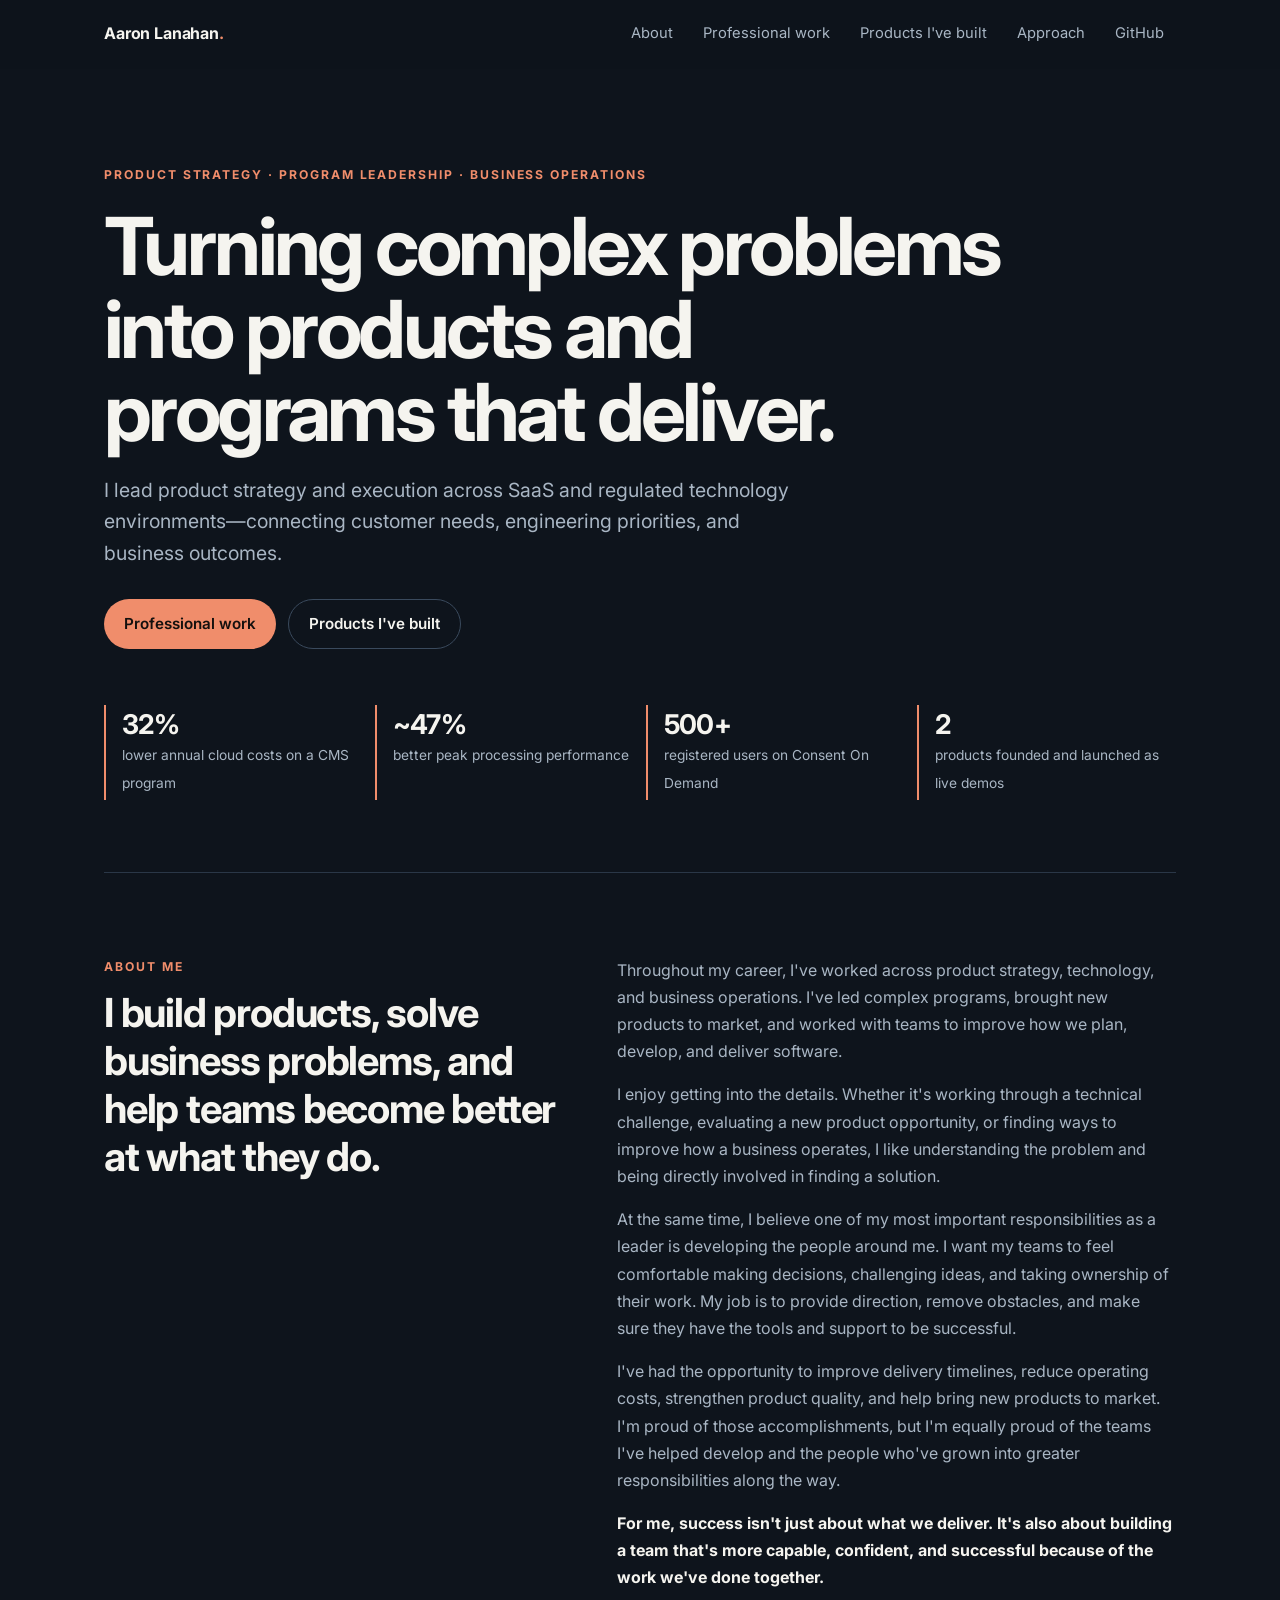
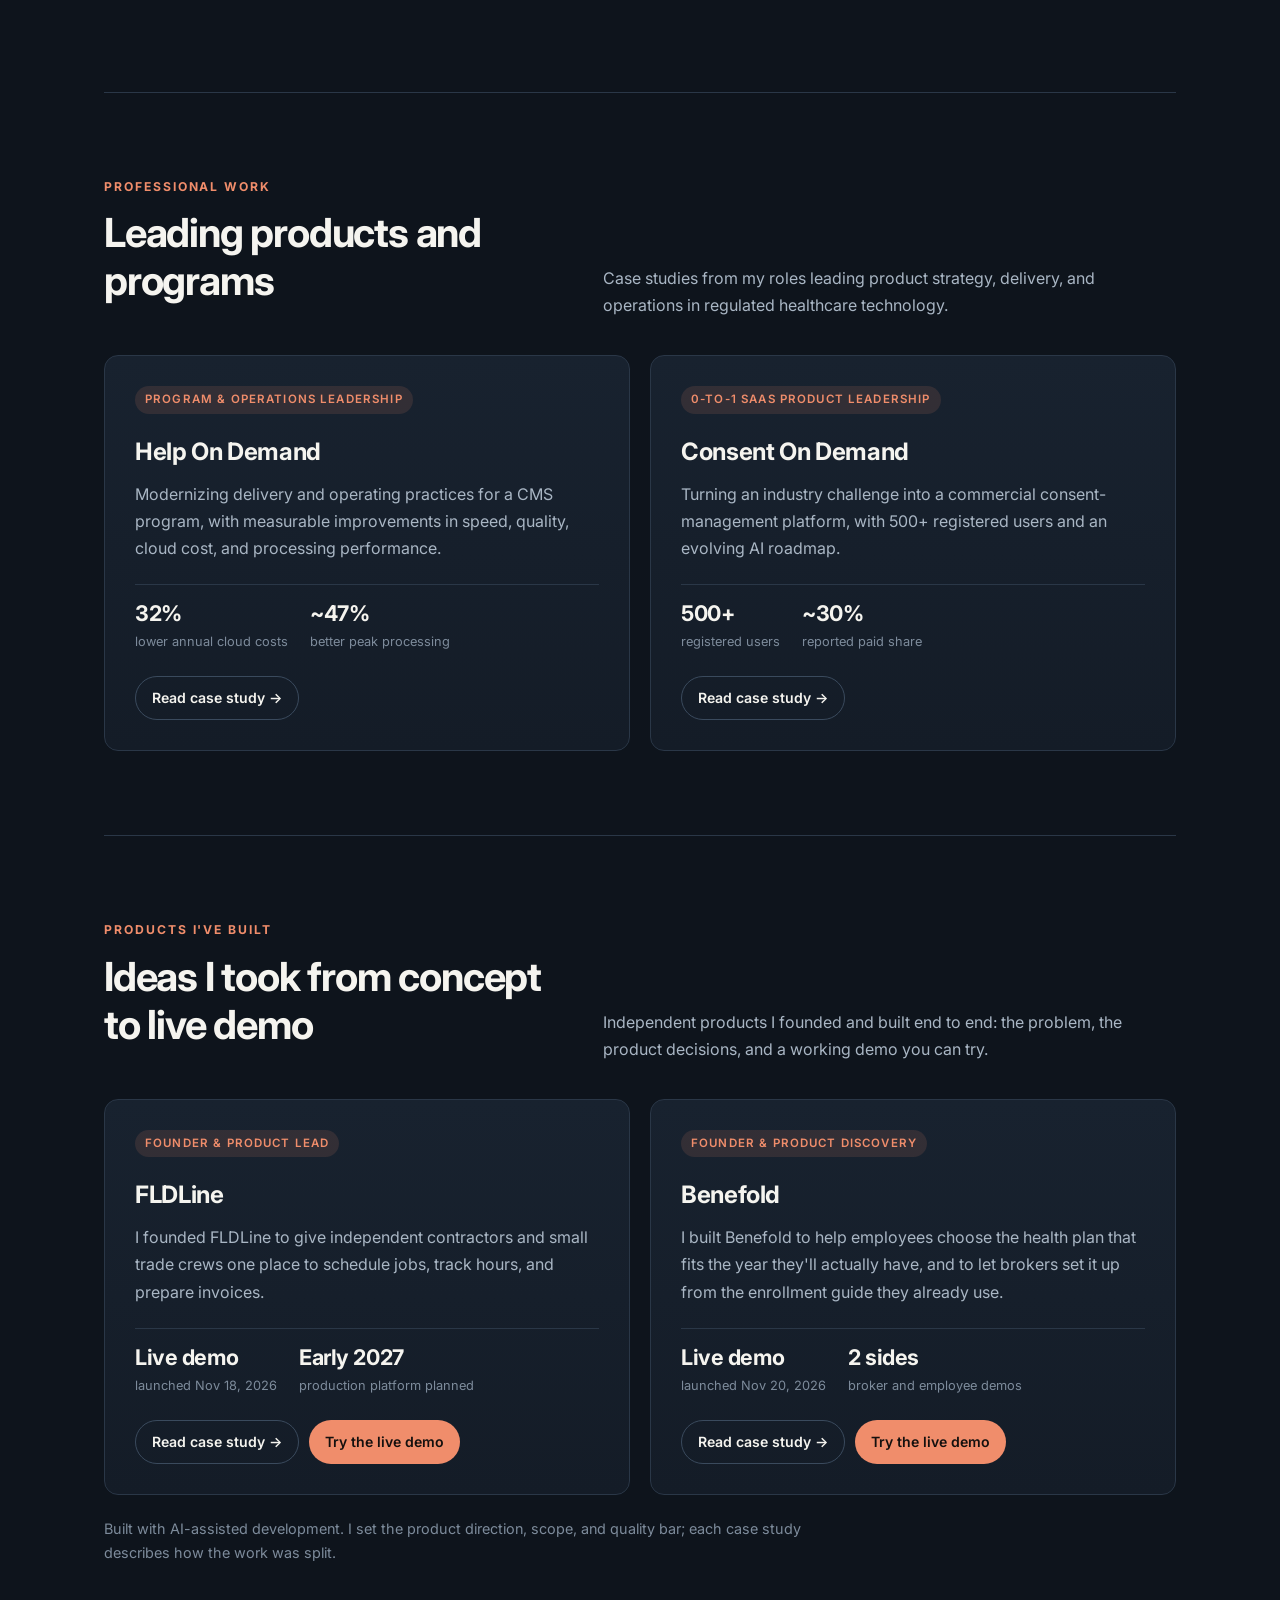
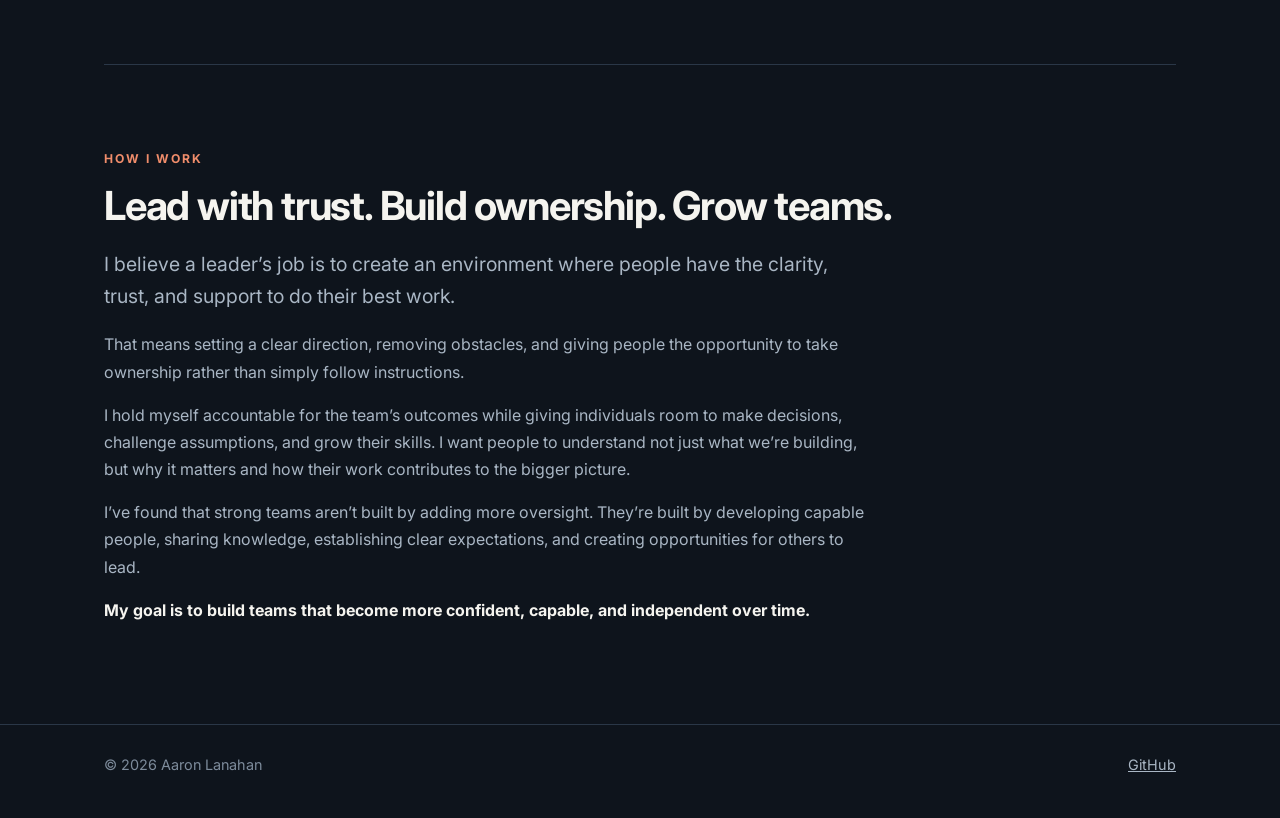
==== commit f8e0fa66: "Redesign portfolio: separate professional work from products I've built - Home page becomes a scanna" ====
--- a/index.html
+++ b/index.html
@@ -1,74 +1,2 @@
 <!doctype html>
-<html lang="en"><head><meta charset="utf-8"><meta name="viewport" content="width=device-width,initial-scale=1"><meta name="description" content="Aaron Lanahan — Product Strategy, Program Leadership & Business Operations"><title>Aaron Lanahan | Product & Program Leadership</title><style>
-:root{color-scheme:dark;--bg:#101720;--panel:#192330;--text:#f5f4ef;--muted:#aab7c6;--accent:#f08d6b}*{box-sizing:border-box}html{scroll-behavior:smooth}body{margin:0;background:var(--bg);color:var(--text);font:16px/1.65 system-ui,-apple-system,Segoe UI,sans-serif}a{color:inherit}header,main,footer{max-width:1100px;margin:auto;padding:24px}header{display:flex;justify-content:space-between;align-items:center;gap:20px}nav{display:flex;gap:20px;flex-wrap:wrap}nav a{text-decoration:none;color:var(--muted)}nav a:hover{color:var(--text)}.hero{padding:110px 0 90px}.eyebrow{color:var(--accent);text-transform:uppercase;letter-spacing:.18em;font-size:.78rem;font-weight:700}h1{font-size:clamp(2.8rem,7vw,5.8rem);line-height:1.07;letter-spacing:-.055em;max-width:850px;margin:20px 0}h2{font-size:clamp(1.7rem,4vw,2.6rem);letter-spacing:-.035em;line-height:1.2}p{max-width:750px;color:var(--muted)}.lead{font-size:1.25rem}.cta{display:inline-block;margin-top:24px;background:var(--accent);color:#101720;padding:12px 22px;border-radius:7px;text-decoration:none;font-weight:700}.section{padding:60px 0;border-top:1px solid #304050}.grid{display:grid;grid-template-columns:repeat(2,minmax(0,1fr));gap:18px}.tile{background:var(--panel);padding:28px;border:1px solid #304050;border-radius:12px}.tile h3{margin:10px 0;font-size:1.35rem}.tile p{margin-bottom:0}.tag{font-size:.78rem;color:var(--accent);text-transform:uppercase;letter-spacing:.1em}footer{border-top:1px solid #304050;color:var(--muted)}@media(max-width:650px){header{align-items:flex-start;flex-direction:column}.hero{padding:60px 0}.grid{grid-template-columns:1fr}}
-.case-link{display:inline-block;margin-top:18px;color:var(--accent);font-weight:700;text-decoration:none}.case-link:hover{text-decoration:underline}.case-study{scroll-margin-top:30px}.case-study h3{font-size:1.2rem;margin:32px 0 6px}.case-study p{max-width:850px}.meta{font-size:.9rem;color:var(--accent)}.metrics{display:grid;grid-template-columns:repeat(4,minmax(0,1fr));gap:12px;margin:30px 0}.metrics>div{background:var(--panel);border:1px solid #304050;border-radius:10px;padding:18px}.metrics strong{display:block;font-size:clamp(1.5rem,3vw,2.3rem);line-height:1.2;color:var(--text)}.metrics span{display:block;margin-top:8px;color:var(--muted);font-size:.85rem}.note{font-size:.85rem;font-style:italic}@media(max-width:650px){.metrics{grid-template-columns:repeat(2,minmax(0,1fr))}}
-.case-gallery{display:grid;grid-template-columns:1.65fr 1fr;gap:20px;align-items:start;margin:20px 0 32px}
-.case-gallery figure{margin:0;min-width:0}
-.case-gallery a{display:block;border:1px solid #304050;border-radius:12px;overflow:hidden}
-.case-gallery a:focus-visible{outline:2px solid var(--accent);outline-offset:4px}
-.case-gallery img{display:block;width:100%;height:auto}
-.case-gallery figcaption{margin-top:10px;color:var(--muted);font-size:.9rem}
-.case-gallery figcaption strong{color:var(--text)}
-@media(max-width:720px){.case-gallery{grid-template-columns:1fr}}
-</style></head><body><header><strong>Aaron Lanahan</strong><nav aria-label="Primary"><a href="#about">About</a><a href="#work">Selected work</a><a href="#approach">Approach</a><a href="https://github.com/alanahan4119">GitHub</a></nav></header><main><section class="hero"><div class="eyebrow">Product strategy · Program leadership · Business operations</div><h1>Turning complex problems into products and programs that deliver.</h1><p class="lead">I lead product strategy and execution across SaaS and regulated technology environments—connecting customer needs, engineering priorities, and business outcomes.</p><a class="cta" href="#work">Explore selected work</a></section><section class="section" id="about"><div class="eyebrow">About me</div><h2>I build products, solve business problems, and help teams become better at what they do.</h2><p>Throughout my career, I've worked across product strategy, technology, and business operations. I've led complex programs, brought new products to market, and worked with teams to improve how we plan, develop, and deliver software.</p><p>I enjoy getting into the details. Whether it's working through a technical challenge, evaluating a new product opportunity, or finding ways to improve how a business operates, I like understanding the problem and being directly involved in finding a solution.</p><p>At the same time, I believe one of my most important responsibilities as a leader is developing the people around me. I want my teams to feel comfortable making decisions, challenging ideas, and taking ownership of their work. My job is to provide direction, remove obstacles, and make sure they have the tools and support to be successful.</p><p>I've had the opportunity to improve delivery timelines, reduce operating costs, strengthen product quality, and help bring new products to market. I'm proud of those accomplishments, but I'm equally proud of the teams I've helped develop and the people who've grown into greater responsibilities along the way.</p><p><strong>For me, success isn't just about what we deliver. It's also about building a team that's more capable, confident, and successful because of the work we've done together.</strong></p></section><section class="section" id="work"><div class="eyebrow">Selected work</div><h2>Product and program case studies</h2><p>Examples of how I lead teams, improve delivery, and take products from idea to launch.</p><div class="grid"><article class="tile"><div class="tag">Program &amp; operations leadership</div><h3>Help On Demand</h3><p>Modernizing delivery and operating practices for a CMS program, with measurable improvements in speed, quality, cloud cost, and processing performance.</p><a class="case-link" href="#help-on-demand">Read case study →</a></article><article class="tile"><div class="tag">0-to-1 SaaS product leadership</div><h3>Consent On Demand</h3><p>Turning an industry challenge into a commercial consent-management platform, with 500+ registered users and an evolving AI roadmap.</p><a class="case-link" href="#consent-on-demand">Read case study →</a></article><article class="tile"><div class="tag">Founder &amp; product lead</div><h3>FLDLine</h3><p>I founded FLDLine to give independent contractors and small trade crews one place to schedule jobs, track hours, and prepare invoices.</p><a class="case-link" href="#fldline">Read case study</a></article><article class="tile"><div class="tag">Founder &amp; product discovery</div><h3>Benefold</h3><p>I built Benefold to help employees choose the health plan that fits the year they'll actually have, and to let brokers set it up from the enrollment guide they already use.</p><a class="case-link" href="#benefold">Read case study →</a></article></div></section><section class="section case-study" id="help-on-demand"><div class="eyebrow">Case study 01 · Program &amp; operations leadership</div><h2>Help On Demand</h2><p class="lead">Transforming product operations, modernizing delivery, and building a more self-sufficient team.</p><p class="meta">Centers for Medicare &amp; Medicaid Services (CMS) · Big Wave Systems · Program Manager / Product &amp; Operations Leadership</p><div class="metrics"><div><strong>50%</strong><span>Shorter development cycles*</span></div><div><strong>22%</strong><span>Fewer defects per cycle*</span></div><div><strong>32%</strong><span>Lower annual cloud costs</span></div><div><strong>~47%</strong><span>Better peak processing performance</span></div></div><h3>The challenge</h3><p>When I took on operational leadership, the program relied heavily on external development contractors and lacked consistent planning practices, clear product guidance, and an accessible operating playbook. Contract requirements were documented, but they had not been translated into practical procedures teams could use day to day.</p><h3>My approach</h3><p>I expanded the internal product team's role, clarified ownership, and brought more structure to planning and delivery. I established standard operating procedures for operational and contractual responsibilities, centralized guidance in Confluence, and helped teams build the skills needed to take on more of the work internally.</p><p>I led a shift toward Behavior-Driven Development (BDD), giving Product, Engineering, and QA clearer shared expectations and acceptance criteria. We also adopted Developer-Led Testing (DLT), moving responsibility for writing and executing unit tests to developers. That freed QA to focus on broader regression, integration, performance, and load testing. Peer code reviews and expanded automation helped identify issues earlier and improve release consistency.</p><p>Alongside these operating changes, I supported AWS modernization, including greater use of serverless technologies such as Lambda, to improve processing performance and infrastructure efficiency.</p><h3>Results</h3><p>Across the company's broader Agile and testing improvements, development cycles shortened from four weeks to two weeks, defects per cycle fell 22%, ticket-to-production throughput increased 10%, and time to market decreased 35%.</p><p>For Help On Demand specifically, cloud infrastructure modernization reduced annual costs by 32%—approximately $120,000—and improved peak processing performance by about 47%.</p><p class="note">* Development cycle and defect metrics reflect broader company-wide improvements, not Help On Demand alone.</p></section><section class="section case-study" id="consent-on-demand"><div class="eyebrow">Case study 02 · SaaS product strategy</div><h2>Consent On Demand</h2><p class="lead">Turning an industry challenge into a commercial SaaS product.</p><p class="meta">Big Wave Systems · Product Owner / Product Strategy &amp; Business Operations · Healthcare technology</p><div class="metrics"><div><strong>500+</strong><span>Registered users</span></div><div><strong>~30%</strong><span>Reported paid-subscription share</span></div><div><strong>Limited</strong><span>Paid marketing investment</span></div></div><h3>The opportunity</h3><p>The idea emerged at a CMS Agent/Broker Summit, where concerns about fraud and the possible need for consent for individual agent and broker actions highlighted a practical problem. We saw an opportunity to make requesting, documenting, and managing consumer consent simpler for both agents and the people they serve.</p><h3>My role</h3><p>I worked with business and technical teams to translate the opportunity into product and technical requirements, oversee the build, establish ownership, and keep teams aligned on product direction. I partnered with Sales and Marketing on rollout planning and positioning.</p><h3>The product</h3><p>Consent On Demand allows agents and brokers to send consent requests by SMS or email. Consumers can review and electronically sign or reject a request. The platform supports reusable templates, additional team users, countersignatures, and visibility into each request's status and outstanding actions.</p><h3>Pricing and commercialization</h3><p>I worked with Sales leadership to evaluate subscription tiers, pricing, and packaging, balancing accessibility and scalability with the recurring costs of operating, maintaining, and improving the platform. We continued to adjust the model as product and business needs evolved.</p><h3>Early traction</h3><p>The platform has grown to more than 500 registered users, with approximately 30% reported as distinct paid subscriptions. This early adoption has come with minimal marketing spend, primarily small Facebook and LinkedIn campaigns. Registered users and paid subscriptions are different measures; the percentage is presented as reported rather than converted into an inferred subscription count.</p><h3>Exploring AI-enabled workflows</h3><p>I'm personally leading an exploration with our development leader into AI capabilities that could help agents and brokers draft consent messages, understand request status, identify consents requiring follow-up, and generate reminders. These capabilities are being evaluated and have not been released.</p><h3>What it demonstrates</h3><p>This work brings together early product discovery, cross-functional development leadership, pricing decisions, commercialization, and ongoing product strategy—while balancing customer needs with the economics of running a SaaS platform.</p></section><section class="section case-study" id="fldline">
-<div class="eyebrow">Case study 03 · 0-to-1 product development</div>
-<h2>FLDLine</h2>
-<p class="lead">One place for small trade crews to manage work from the first customer call to a draft invoice.</p>
-<p class="meta">Founder &amp; product lead · Field service software · Live demo launched November 18, 2026</p>
-<h3>The problem</h3>
-<p>For independent contractors and small trade crews, the details of a job can be spread across text messages, spreadsheets, and paper notes. That makes it harder for the office and the crew to see who is assigned, what work is complete, and what still needs to be billed.</p>
-<h3>Why I founded FLDLine</h3>
-<p>I came up with the idea for FLDLine and founded it to solve that problem. I set the product direction, defined the first release, and decided how scheduling, time tracking, and invoicing should work together. I used AI to help build the product and led decisions on usability, acceptance criteria, and quality.</p>
-<h3>What shipped</h3>
-<p>The demo lets visitors work through a job using sample data. They can add a customer, schedule a job, assign a crew, log hours, and create a draft invoice from the job record. The schedule flags overlapping assignments, and jobs support fixed-price or time-and-materials billing.</p>
-<h3>Inside the demo workspace</h3>
-<p>These screenshots show FLDLine running locally with fictional sample records. Select either image to see it at full size.</p>
-<div class="case-gallery">
-  <figure>
-    <a href="assets/fldline/crew-schedule.jpg" aria-label="View the full-size crew schedule screenshot"><img src="assets/fldline/crew-schedule.jpg" width="1129" height="845" loading="lazy" decoding="async" alt="FLDLine weekly schedule highlighting two overlapping jobs assigned to the same crew member."></a>
-    <figcaption><strong>Crew schedule.</strong> The weekly view flags double-bookings and shows job blocks and travel time.</figcaption>
-  </figure>
-  <figure>
-    <a href="assets/fldline/draft-invoice.jpg" aria-label="View the full-size draft invoice screenshot"><img src="assets/fldline/draft-invoice.jpg" width="561" height="547" loading="lazy" decoding="async" alt="FLDLine draft invoice for a sample AC repair showing a fixed price of $340 and three logged crew hours."></a>
-    <figcaption><strong>Draft invoice.</strong> A completed sample job produces a draft with the line item, logged hours, and total.</figcaption>
-  </figure>
-</div>
-<h3>A product decision that mattered</h3>
-<p>I wanted invoices to reflect the rate in effect when work was logged. FLDLine saves the billable rate with each time entry, so a later rate change leaves earlier entries intact. The app also flags hours logged after invoicing so the team can review the difference.</p>
-<h3>Launch and availability</h3>
-<p>The FLDLine demo went live on November 18, 2026. Visitors can try the workflow from scheduling through draft invoicing in a resettable workspace with sample jobs.</p>
-<p>The production platform is planned for early 2027, when contractors will be able to sign up directly to manage their own jobs, crews, and invoices.</p>
-<a class="case-link" href="https://www.thefldline.com">Try the FLDLine demo</a>
-</section><section class="section case-study" id="benefold">
-<div class="eyebrow">Case study 04 · Product discovery &amp; strategy</div>
-<h2>Benefold</h2>
-<p class="lead">Helping employees choose the health plan that fits the year they'll actually have.</p>
-<p class="meta">Founder &amp; product lead · Benefits technology · Live demo launched November 20, 2026</p>
-<h3>The problem</h3>
-<p>Every open enrollment, employees pick a health plan from a guide written for compliance, not for decisions. Many re-enroll in last year's plan or choose the lowest premium, and the plan that looks cheapest is often the most expensive one for the year they're about to have. Large employers solve this with decision-support tools built into their benefits platforms. Small and mid-size employers, who mostly work through brokers, usually have nothing.</p>
-<h3>Why I built Benefold</h3>
-<p>I came up with Benefold and set its direction: brokers and employers pay, not employees, because people use a tool like this once a year. A broker sets up an employer in minutes from the enrollment guide they already have, and employees open a company link and get a priced-out comparison in about five minutes, with no account. I used AI to help with market research and to build the product, and led decisions on the workflow, scope, pricing direction, and quality.</p>
-<h3>Discovery that changed the plan</h3>
-<p>I mapped the enrollment platforms and decision-support tools in the market, including bswift, Employee Navigator, PlanSource, ALEX, and Nayya. When I looked at pivoting into enrollment, I decided against it: it would have made Benefold the system of record for coverage, with carrier data feeds and full health-data obligations, in a market that is consolidating quickly. The gaps worth filling were around enrollment instead: getting plan data in at renewal, and decision support for the small groups that larger platforms don't serve.</p>
-<h3>What shipped</h3>
-<p>The demo works from both sides with fictional data. Brokers upload the plan summaries or an enrollment guide, and Benefold reads every medical plan out of them, premiums included, for the broker to review before anything goes live. They then share a link or QR code and track completions. Employees choose who's covered, answer about ten count-based questions, and see every plan ranked by expected yearly cost, with the worst case and what would change the answer.</p>
-<h3>Inside the employee demo</h3>
-<p>A couple expecting a baby, using fictional plans. The plan with the lowest premium ranks fourth; a PPO with a flat maternity copay comes out first. Select either image to see it at full size.</p>
-<div class="case-gallery">
-  <figure>
-    <a href="assets/benefold/comparison.jpg" aria-label="View the full-size plan comparison screenshot"><img src="assets/benefold/comparison.jpg" width="1129" height="845" loading="lazy" decoding="async" alt="Benefold comparison for a couple expecting a baby, showing the Silver PPO as the best fit at an estimated $5,780 a year, with its premium, care costs, deductible and worst case."></a>
-    <figcaption><strong>Plan comparison.</strong> Every plan priced against the employee's year, with the worst case alongside the expected cost.</figcaption>
-  </figure>
-  <figure>
-    <a href="assets/benefold/why-this-one.jpg" aria-label="View the full-size explanation screenshot"><img src="assets/benefold/why-this-one.jpg" width="480" height="417" loading="lazy" decoding="async" alt="Benefold's plain-English explanation of why the Silver PPO wins, the bad-year tradeoff against the HSA plan, and what to check before enrolling."></a>
-    <figcaption><strong>Why this one.</strong> The tradeoff in plain English, including how much less care would change the answer.</figcaption>
-  </figure>
-</div>
-<h3>A product decision that mattered</h3>
-<p>Benefold never stores what employees tell it. The cost math runs in the employee's browser, so survey answers, coverage choices, and results are never saved or sent anywhere. Employers and brokers see one number: how many people finished. That removed the biggest risk in the product, holding health information, instead of managing it, and it made the privacy promise simple enough to say in one sentence.</p>
-<h3>What a real enrollment guide taught me</h3>
-<p>Testing against a real employer's guide surfaced gaps the automated tests couldn't. The PPOs charged a flat $60 to $100 per pregnancy, which the first cost model didn't handle; it overstated costs by thousands for anyone expecting a baby. The document reader also read "100% after deductible" as a $0 copay. Both are fixed, and every fix now has a test that keeps it fixed.</p>
-<h3>Status and next steps</h3>
-<p>The demo went live on November 20, 2026. Next, I'm validating it with benefits brokers: whether they'd pay a small per-employee fee, how they get plan data in today, and whether they'd use it alongside the enrollment platform they already have.</p>
-<a class="case-link" href="https://benefold-8631414c.base44.app">Try the Benefold demo</a>
-</section><section class="section" id="approach"><div class="eyebrow">How I work</div><h2>Lead with trust. Build ownership. Grow teams.</h2><p class="lead">I believe a leader’s job is to create an environment where people have the clarity, trust, and support to do their best work.</p><p>That means setting a clear direction, removing obstacles, and giving people the opportunity to take ownership rather than simply follow instructions.</p><p>I hold myself accountable for the team’s outcomes while giving individuals room to make decisions, challenge assumptions, and grow their skills. I want people to understand not just what we’re building, but why it matters and how their work contributes to the bigger picture.</p><p>I’ve found that strong teams aren’t built by adding more oversight. They’re built by developing capable people, sharing knowledge, establishing clear expectations, and creating opportunities for others to lead.</p><p><strong>My goal is to build teams that become more confident, capable, and independent over time.</strong></p></section></main><footer>© 2026 Aaron Lanahan · <a href="https://github.com/alanahan4119">GitHub</a></footer></body></html>+<html lang="en"><head><meta charset="utf-8"><meta name="viewport" content="width=device-width,initial-scale=1"><meta name="description" content="Aaron Lanahan — Product Strategy, Program Leadership & Business Operations"><title>Aaron Lanahan | Product & Program Leadership</title><link rel="preconnect" href="https://fonts.googleapis.com"><link rel="preconnect" href="https://fonts.gstatic.com" crossorigin><link href="https://fonts.googleapis.com/css2?family=Inter:wght@400;500;600;700&display=swap" rel="stylesheet"><link rel="stylesheet" href="/assets/site.css"></head><body><header class="site-header"><div class="wrap"><a class="brand" href="/">Aaron Lanahan<span>.</span></a><nav class="site-nav" aria-label="Primary"><a href="/#about">About</a><a href="/#work">Professional work</a><a href="/#built">Products I've built</a><a href="/#approach">Approach</a><a href="https://github.com/alanahan4119">GitHub</a></nav></div></header><main class="wrap"><section class="hero"><div class="eyebrow">Product strategy · Program leadership · Business operations</div><h1>Turning complex problems into products and programs that deliver.</h1><p class="lead">I lead product strategy and execution across SaaS and regulated technology environments—connecting customer needs, engineering priorities, and business outcomes.</p><div class="btn-row"><a class="btn btn-primary" href="#work">Professional work</a><a class="btn btn-ghost" href="#built">Products I've built</a></div><div class="proof"><div><strong>32%</strong><span>lower annual cloud costs on a CMS program</span></div><div><strong>~47%</strong><span>better peak processing performance</span></div><div><strong>500+</strong><span>registered users on Consent On Demand</span></div><div><strong>2</strong><span>products founded and launched as live demos</span></div></div></section><section class="section" id="about"><div class="about-grid"><div><div class="eyebrow">About me</div><h2>I build products, solve business problems, and help teams become better at what they do.</h2></div><div><p>Throughout my career, I've worked across product strategy, technology, and business operations. I've led complex programs, brought new products to market, and worked with teams to improve how we plan, develop, and deliver software.</p><p>I enjoy getting into the details. Whether it's working through a technical challenge, evaluating a new product opportunity, or finding ways to improve how a business operates, I like understanding the problem and being directly involved in finding a solution.</p><p>At the same time, I believe one of my most important responsibilities as a leader is developing the people around me. I want my teams to feel comfortable making decisions, challenging ideas, and taking ownership of their work. My job is to provide direction, remove obstacles, and make sure they have the tools and support to be successful.</p><p>I've had the opportunity to improve delivery timelines, reduce operating costs, strengthen product quality, and help bring new products to market. I'm proud of those accomplishments, but I'm equally proud of the teams I've helped develop and the people who've grown into greater responsibilities along the way.</p><p><strong>For me, success isn't just about what we deliver. It's also about building a team that's more capable, confident, and successful because of the work we've done together.</strong></p></div></div></section><section class="section" id="work"><div class="section-head"><div><div class="eyebrow">Professional work</div><h2>Leading products and programs</h2></div><p>Case studies from my roles leading product strategy, delivery, and operations in regulated healthcare technology.</p></div><div class="cards"><article class="card"><span class="tag">Program &amp; operations leadership</span><h3>Help On Demand</h3><p>Modernizing delivery and operating practices for a CMS program, with measurable improvements in speed, quality, cloud cost, and processing performance.</p><div class="result"><div><strong>32%</strong><span>lower annual cloud costs</span></div><div><strong>~47%</strong><span>better peak processing</span></div></div><div class="actions"><a class="btn btn-ghost card-link" href="/work/help-on-demand/">Read case study →</a></div></article><article class="card"><span class="tag">0-to-1 SaaS product leadership</span><h3>Consent On Demand</h3><p>Turning an industry challenge into a commercial consent-management platform, with 500+ registered users and an evolving AI roadmap.</p><div class="result"><div><strong>500+</strong><span>registered users</span></div><div><strong>~30%</strong><span>reported paid share</span></div></div><div class="actions"><a class="btn btn-ghost card-link" href="/work/consent-on-demand/">Read case study →</a></div></article></div></section><section class="section" id="built"><div class="section-head"><div><div class="eyebrow">Products I've built</div><h2>Ideas I took from concept to live demo</h2></div><p>Independent products I founded and built end to end: the problem, the product decisions, and a working demo you can try.</p></div><div class="cards"><article class="card"><span class="tag">Founder &amp; product lead</span><h3>FLDLine</h3><p>I founded FLDLine to give independent contractors and small trade crews one place to schedule jobs, track hours, and prepare invoices.</p><div class="result"><div><strong>Live demo</strong><span>launched Nov 18, 2026</span></div><div><strong>Early 2027</strong><span>production platform planned</span></div></div><div class="actions"><a class="btn btn-ghost card-link" href="/built/fldline/">Read case study →</a><a class="btn btn-primary" href="https://www.thefldline.com">Try the live demo</a></div></article><article class="card"><span class="tag">Founder &amp; product discovery</span><h3>Benefold</h3><p>I built Benefold to help employees choose the health plan that fits the year they'll actually have, and to let brokers set it up from the enrollment guide they already use.</p><div class="result"><div><strong>Live demo</strong><span>launched Nov 20, 2026</span></div><div><strong>2 sides</strong><span>broker and employee demos</span></div></div><div class="actions"><a class="btn btn-ghost card-link" href="/built/benefold/">Read case study →</a><a class="btn btn-primary" href="https://benefold-8631414c.base44.app">Try the live demo</a></div></article></div><p class="built-note">Built with AI-assisted development. I set the product direction, scope, and quality bar; each case study describes how the work was split.</p></section><section class="section" id="approach"><div class="eyebrow">How I work</div><h2>Lead with trust. Build ownership. Grow teams.</h2><p class="lead">I believe a leader’s job is to create an environment where people have the clarity, trust, and support to do their best work.</p><p>That means setting a clear direction, removing obstacles, and giving people the opportunity to take ownership rather than simply follow instructions.</p><p>I hold myself accountable for the team’s outcomes while giving individuals room to make decisions, challenge assumptions, and grow their skills. I want people to understand not just what we’re building, but why it matters and how their work contributes to the bigger picture.</p><p>I’ve found that strong teams aren’t built by adding more oversight. They’re built by developing capable people, sharing knowledge, establishing clear expectations, and creating opportunities for others to lead.</p><p><strong>My goal is to build teams that become more confident, capable, and independent over time.</strong></p></section></main><footer class="site-footer"><div class="wrap"><span>© 2026 Aaron Lanahan</span><a href="https://github.com/alanahan4119">GitHub</a></div></footer><script>(()=>{const h=document.querySelector('.site-header');const f=()=>h.classList.toggle('scrolled',scrollY>8);f();addEventListener('scroll',f,{passive:true});const m={'#help-on-demand':'/work/help-on-demand/','#consent-on-demand':'/work/consent-on-demand/','#fldline':'/built/fldline/','#benefold':'/built/benefold/'};if(m[location.hash])location.replace(m[location.hash]);})();</script></body></html>
--- a/assets/site.css
+++ b/assets/site.css
@@ -0,0 +1,183 @@
+/* Aaron Lanahan portfolio — shared styles for the home page and case study pages. */
+:root {
+  color-scheme: dark;
+  --bg: #0e141c;
+  --bg-raised: #141c27;
+  --panel: #18222f;
+  --panel-hover: #1d2938;
+  --line: #2a3747;
+  --line-strong: #3a4a5d;
+  --text: #f5f4ef;
+  --muted: #a9b6c4;
+  --faint: #7d8b9b;
+  --accent: #f08d6b;
+  --accent-soft: rgba(240, 141, 107, 0.12);
+  --radius: 14px;
+  --max: 1120px;
+}
+
+* { box-sizing: border-box; }
+html { scroll-behavior: smooth; scroll-padding-top: 84px; }
+body {
+  margin: 0;
+  background:
+    radial-gradient(1200px 520px at 85% -10%, rgba(240, 141, 107, 0.09), transparent 60%),
+    var(--bg);
+  color: var(--text);
+  font: 16px/1.7 "Inter", system-ui, -apple-system, "Segoe UI", sans-serif;
+  -webkit-font-smoothing: antialiased;
+}
+a { color: inherit; }
+img { max-width: 100%; }
+:focus-visible { outline: 2px solid var(--accent); outline-offset: 3px; border-radius: 4px; }
+
+.wrap { max-width: var(--max); margin: 0 auto; padding: 0 24px; }
+
+/* Header */
+.site-header {
+  position: sticky; top: 0; z-index: 10;
+  background: rgba(14, 20, 28, 0.82);
+  backdrop-filter: saturate(140%) blur(12px);
+  -webkit-backdrop-filter: saturate(140%) blur(12px);
+  border-bottom: 1px solid transparent;
+  transition: border-color .2s;
+}
+.site-header.scrolled { border-bottom-color: var(--line); }
+.site-header .wrap { display: flex; align-items: center; justify-content: space-between; gap: 20px; height: 68px; }
+.brand { font-weight: 700; letter-spacing: -0.01em; text-decoration: none; }
+.brand span { color: var(--accent); }
+.site-nav { display: flex; gap: 6px; flex-wrap: wrap; }
+.site-nav a {
+  color: var(--muted); text-decoration: none; font-size: .92rem;
+  padding: 6px 12px; border-radius: 999px; transition: color .15s, background .15s;
+}
+.site-nav a:hover, .site-nav a[aria-current="page"] { color: var(--text); background: var(--panel); }
+
+/* Type */
+.eyebrow { color: var(--accent); text-transform: uppercase; letter-spacing: .16em; font-size: .76rem; font-weight: 700; }
+h1 { font-size: clamp(2.6rem, 6.4vw, 5rem); line-height: 1.04; letter-spacing: -0.045em; max-width: 900px; margin: 18px 0 22px; }
+h2 { font-size: clamp(1.75rem, 3.6vw, 2.5rem); letter-spacing: -0.03em; line-height: 1.2; margin: 12px 0 14px; }
+h3 { letter-spacing: -0.015em; }
+p { color: var(--muted); max-width: 760px; }
+p strong { color: var(--text); }
+.lead { font-size: 1.22rem; line-height: 1.6; }
+
+/* Buttons */
+.btn {
+  display: inline-flex; align-items: center; gap: 8px;
+  padding: 11px 20px; border-radius: 999px; font-weight: 600; font-size: .95rem;
+  text-decoration: none; transition: transform .15s, background .15s, border-color .15s;
+}
+.btn:hover { transform: translateY(-1px); }
+.btn-primary { background: var(--accent); color: #14100e; }
+.btn-ghost { border: 1px solid var(--line-strong); color: var(--text); }
+.btn-ghost:hover { border-color: var(--accent); }
+.btn-row { display: flex; gap: 12px; flex-wrap: wrap; margin-top: 30px; }
+
+/* Hero */
+.hero { padding: 96px 0 72px; }
+.hero .lead { max-width: 720px; }
+.proof { display: grid; grid-template-columns: repeat(4, minmax(0, 1fr)); gap: 12px; margin-top: 56px; }
+.proof div { border-left: 2px solid var(--accent); padding: 4px 0 4px 16px; }
+.proof strong { display: block; font-size: 1.7rem; letter-spacing: -0.03em; line-height: 1.2; }
+.proof span { color: var(--muted); font-size: .86rem; }
+
+/* Sections */
+.section { padding: 84px 0; border-top: 1px solid var(--line); }
+.section-head { display: grid; grid-template-columns: minmax(0, 1fr) minmax(0, 1.25fr); gap: 40px; align-items: end; margin-bottom: 36px; }
+.section-head p { margin: 0; }
+.about-grid { display: grid; grid-template-columns: minmax(0, .9fr) minmax(0, 1.1fr); gap: 56px; }
+.about-grid h2 { position: sticky; top: 100px; align-self: start; }
+.about-grid p:first-child { margin-top: 0; }
+
+/* Cards */
+.cards { display: grid; grid-template-columns: repeat(2, minmax(0, 1fr)); gap: 20px; }
+.card {
+  position: relative; display: flex; flex-direction: column;
+  background: linear-gradient(180deg, var(--panel), var(--bg-raised));
+  border: 1px solid var(--line); border-radius: var(--radius); padding: 30px;
+  transition: border-color .2s, transform .2s, background .2s;
+}
+.card:hover { border-color: var(--line-strong); transform: translateY(-2px); }
+.card .tag {
+  align-self: flex-start; font-size: .72rem; text-transform: uppercase; letter-spacing: .1em; font-weight: 600;
+  color: var(--accent); background: var(--accent-soft); padding: 4px 10px; border-radius: 999px;
+}
+.card h3 { font-size: 1.5rem; margin: 18px 0 8px; }
+.card p { margin: 0 0 22px; flex: 1; }
+.card .result { display: flex; gap: 22px; flex-wrap: wrap; padding: 16px 0 0; margin-bottom: 22px; border-top: 1px solid var(--line); }
+.card .result strong { display: block; font-size: 1.35rem; letter-spacing: -0.02em; line-height: 1.2; }
+.card .result span { color: var(--faint); font-size: .8rem; }
+.card .actions { display: flex; gap: 10px; flex-wrap: wrap; }
+.card .actions .btn { padding: 9px 16px; font-size: .88rem; }
+.card-link::after { content: ""; position: absolute; inset: 0; border-radius: var(--radius); }
+.card .actions a { position: relative; z-index: 1; }
+
+.built-note { margin-top: 22px; font-size: .9rem; color: var(--faint); }
+
+/* Case study pages */
+.case-hero { padding: 64px 0 24px; }
+.back { display: inline-flex; gap: 6px; color: var(--muted); text-decoration: none; font-size: .9rem; margin-bottom: 30px; }
+.back:hover { color: var(--text); }
+.case-body { padding-bottom: 40px; }
+.case-body h2 { font-size: clamp(2.2rem, 5vw, 3.4rem); letter-spacing: -0.04em; margin: 14px 0 12px; }
+.case-body h3 { font-size: 1.3rem; margin: 44px 0 8px; }
+.case-body p { max-width: 760px; }
+.meta { font-size: .92rem; color: var(--accent); }
+.note { font-size: .85rem; font-style: italic; }
+.metrics { display: grid; grid-template-columns: repeat(4, minmax(0, 1fr)); gap: 12px; margin: 34px 0 10px; }
+.metrics > div { background: var(--panel); border: 1px solid var(--line); border-radius: 12px; padding: 20px; }
+.metrics strong { display: block; font-size: clamp(1.5rem, 3vw, 2.2rem); line-height: 1.2; letter-spacing: -0.03em; }
+.metrics span { display: block; margin-top: 8px; color: var(--muted); font-size: .85rem; }
+.case-link {
+  display: inline-flex; align-items: center; margin-top: 26px; padding: 11px 20px; border-radius: 999px;
+  background: var(--accent); color: #14100e; font-weight: 600; text-decoration: none;
+}
+.case-link:hover { transform: translateY(-1px); }
+.case-gallery { display: grid; grid-template-columns: 1.65fr 1fr; gap: 20px; align-items: start; margin: 22px 0 34px; }
+.case-gallery figure { margin: 0; min-width: 0; }
+.case-gallery a { display: block; border: 1px solid var(--line); border-radius: 12px; overflow: hidden; }
+.case-gallery img { display: block; width: 100%; height: auto; }
+.case-gallery figcaption { margin-top: 10px; color: var(--muted); font-size: .9rem; }
+.case-gallery figcaption strong { color: var(--text); }
+
+.pager { display: grid; grid-template-columns: 1fr 1fr; gap: 16px; padding: 40px 0 80px; border-top: 1px solid var(--line); margin-top: 40px; }
+.pager a {
+  display: block; padding: 20px 22px; border: 1px solid var(--line); border-radius: var(--radius);
+  text-decoration: none; transition: border-color .2s;
+}
+.pager a:hover { border-color: var(--accent); }
+.pager small { display: block; color: var(--faint); font-size: .78rem; text-transform: uppercase; letter-spacing: .1em; }
+.pager strong { font-size: 1.1rem; }
+.pager .next { text-align: right; grid-column: 2; }
+
+/* Footer */
+.site-footer { border-top: 1px solid var(--line); color: var(--faint); font-size: .9rem; }
+.site-footer .wrap { display: flex; justify-content: space-between; gap: 16px; flex-wrap: wrap; padding-top: 28px; padding-bottom: 40px; }
+.site-footer a { color: var(--muted); }
+
+@media (max-width: 860px) {
+  .section-head, .about-grid { grid-template-columns: 1fr; gap: 14px; }
+  .about-grid h2 { position: static; }
+  .proof { grid-template-columns: repeat(2, minmax(0, 1fr)); row-gap: 22px; }
+}
+@media (max-width: 720px) {
+  .cards { grid-template-columns: 1fr; }
+  .case-gallery { grid-template-columns: 1fr; }
+  .metrics { grid-template-columns: repeat(2, minmax(0, 1fr)); }
+  .hero { padding: 56px 0 48px; }
+  .section { padding: 60px 0; }
+  .site-header .wrap { height: auto; padding-top: 12px; padding-bottom: 12px; flex-direction: column; align-items: flex-start; gap: 8px; }
+  .site-nav {
+    margin: 0 -24px; padding: 0 12px; width: calc(100% + 48px);
+    flex-wrap: nowrap; overflow-x: auto; scrollbar-width: none;
+  }
+  .site-nav::-webkit-scrollbar { display: none; }
+  .site-nav a { white-space: nowrap; }
+  .pager { grid-template-columns: 1fr; }
+  .pager .next { grid-column: 1; text-align: left; }
+}
+@media (prefers-reduced-motion: reduce) {
+  html { scroll-behavior: auto; }
+  .btn, .card, .case-link { transition: none; }
+}
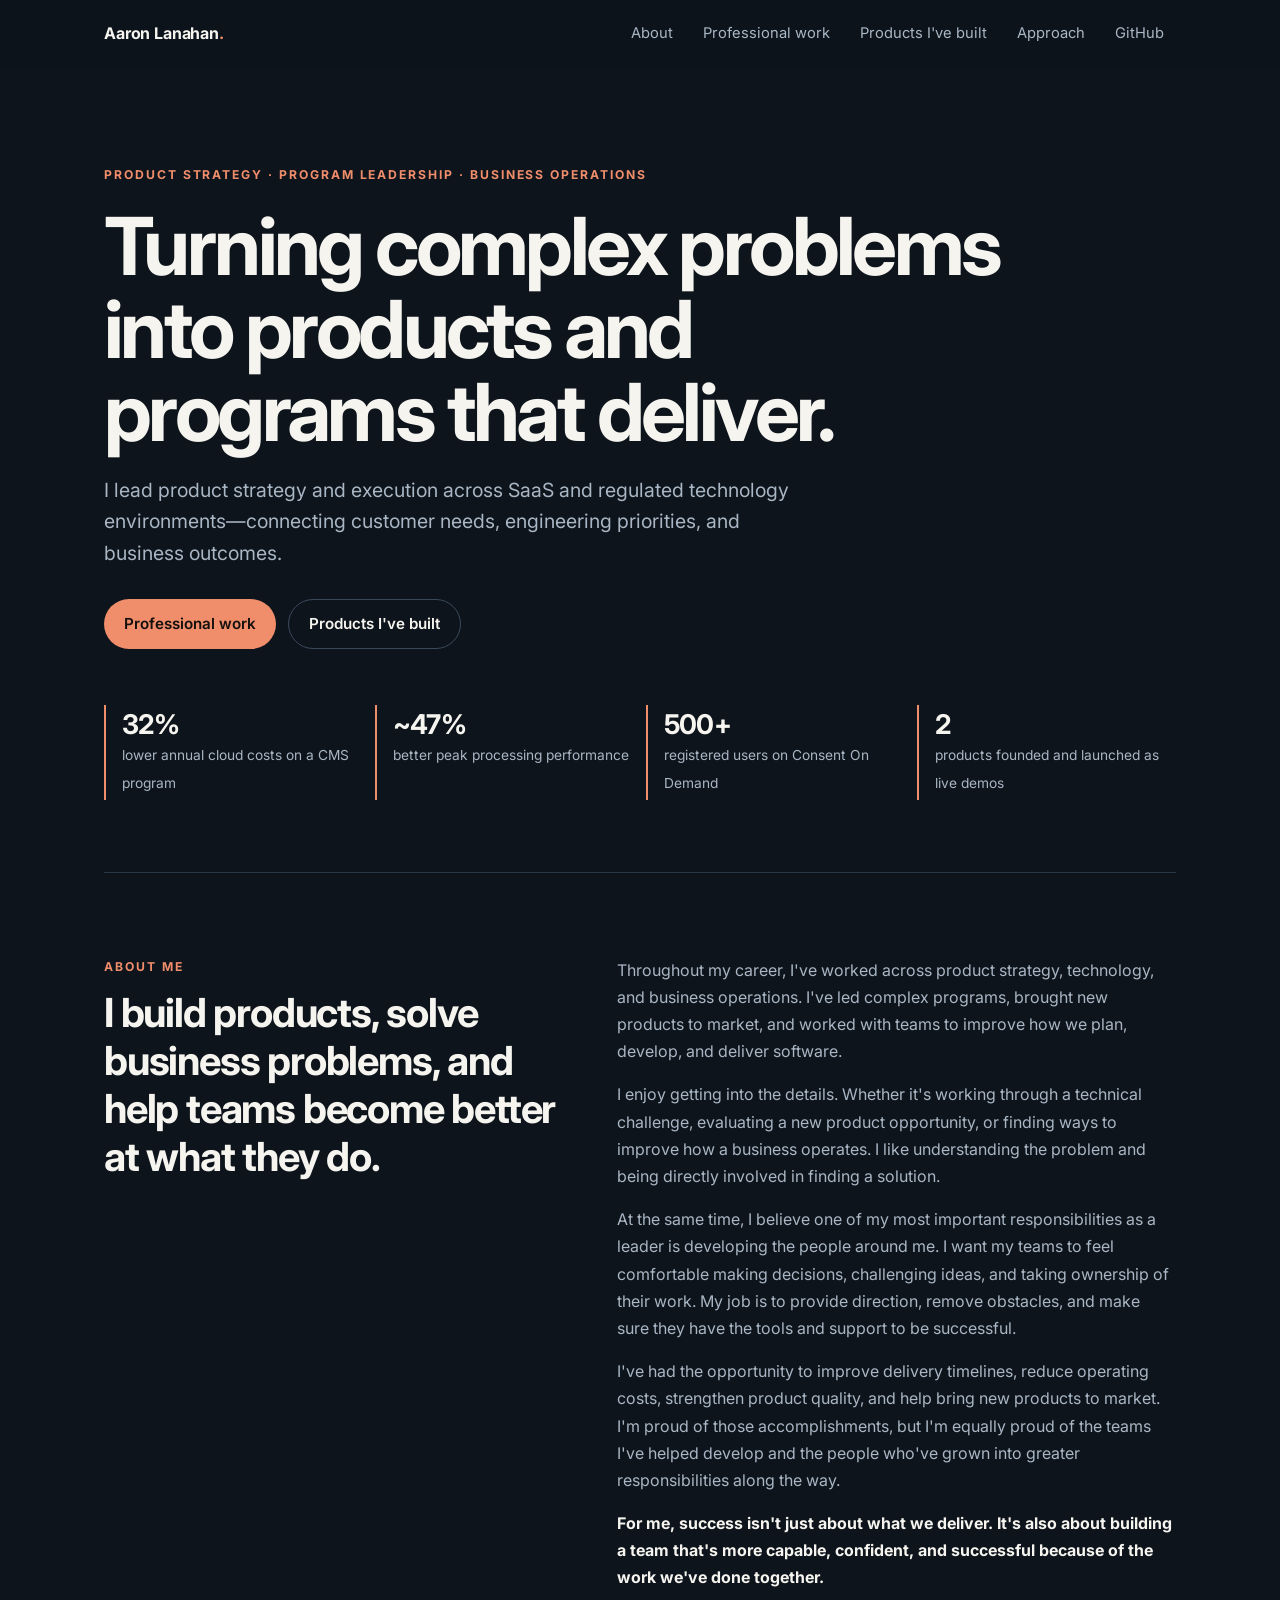
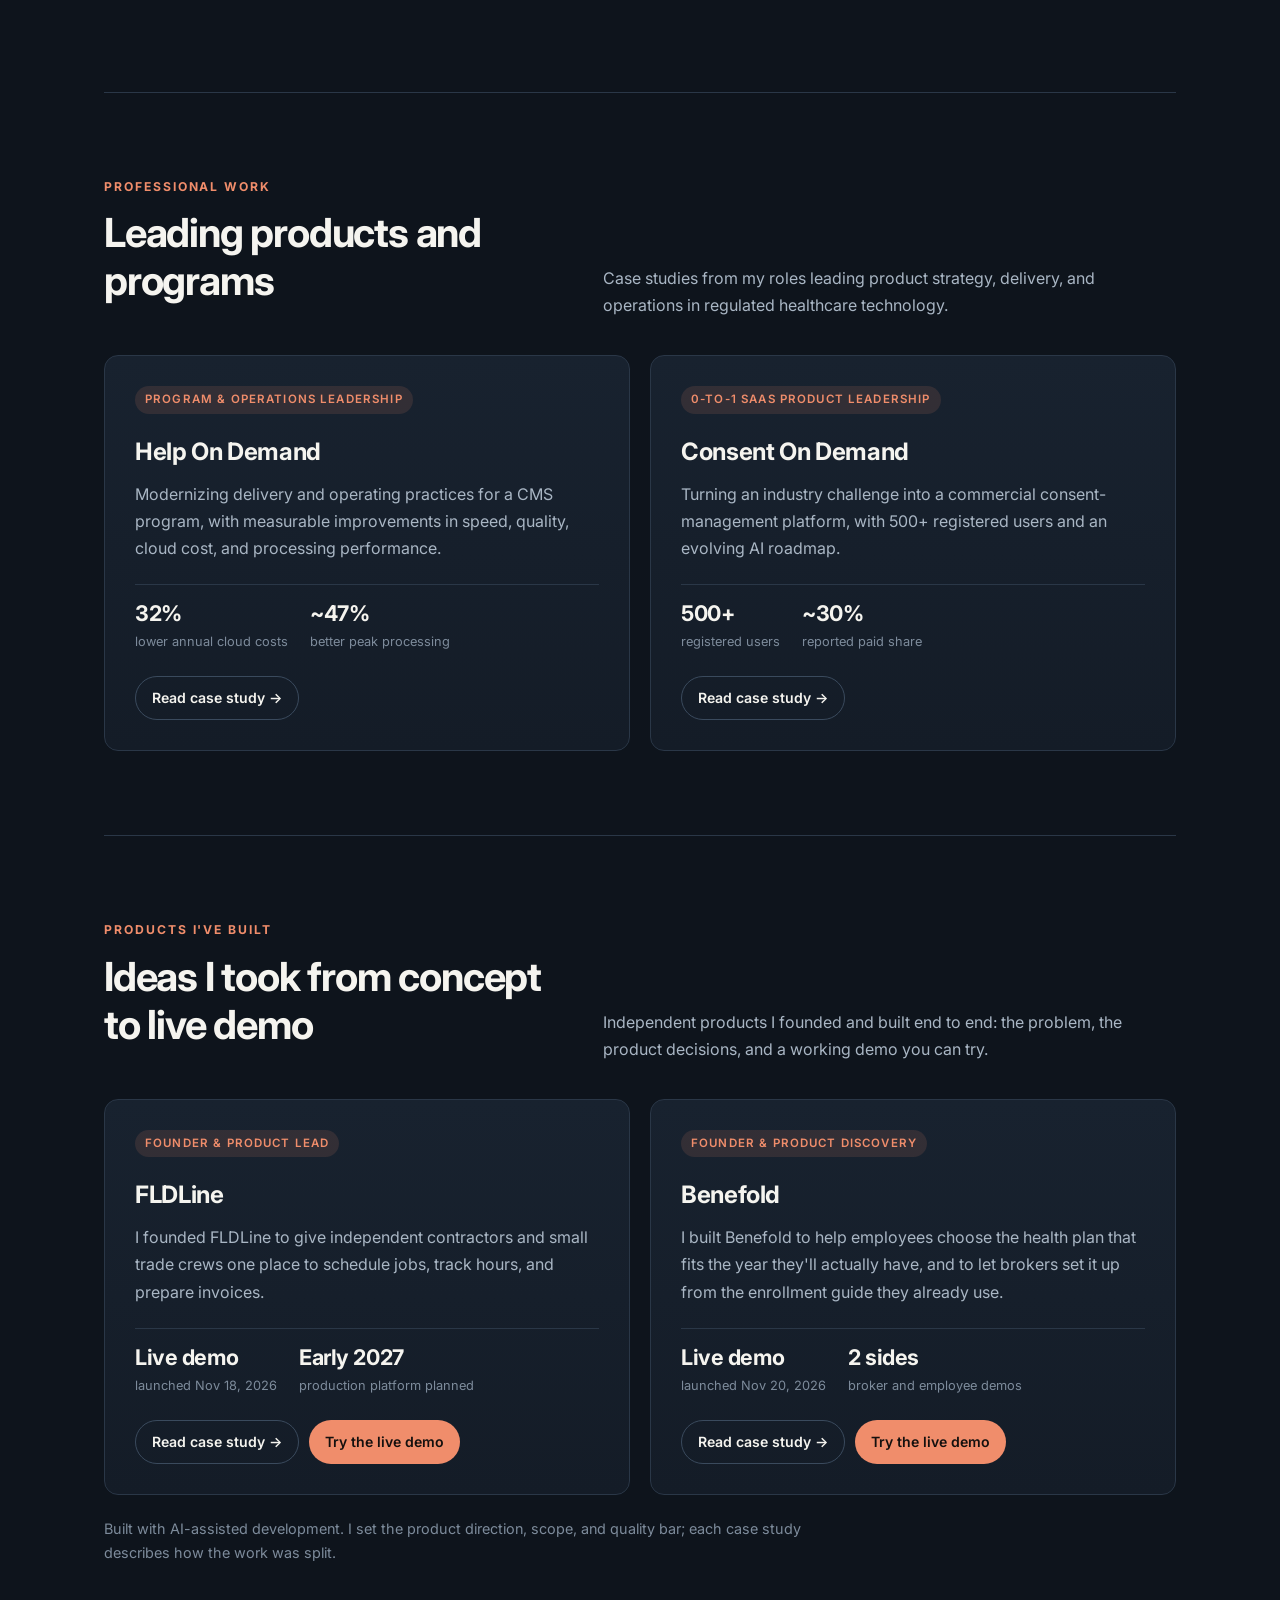
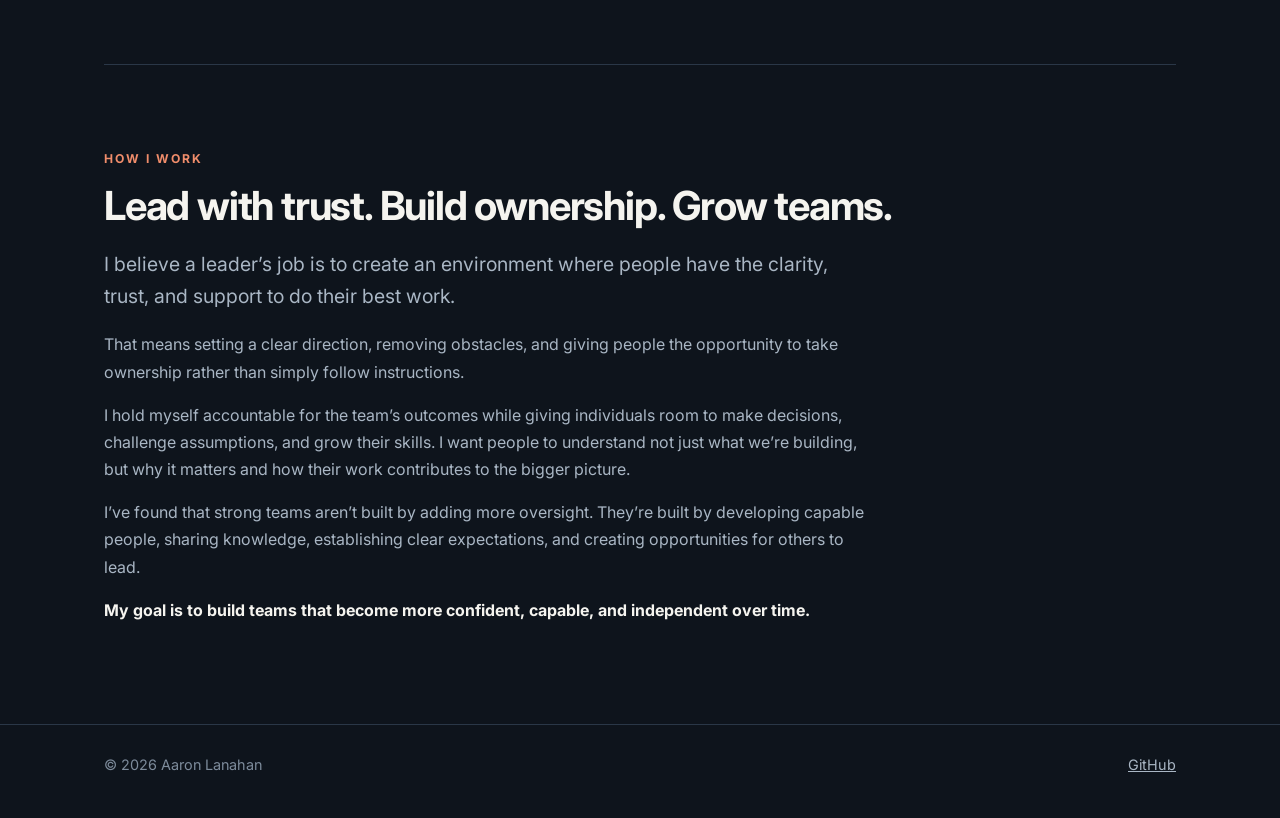
==== commit 3fa8443c: "Fix HTML structure and ensure proper encoding Corrected a grammatical error." ====
--- a/index.html
+++ b/index.html
@@ -1,2 +1,2 @@
 <!doctype html>
-<html lang="en"><head><meta charset="utf-8"><meta name="viewport" content="width=device-width,initial-scale=1"><meta name="description" content="Aaron Lanahan — Product Strategy, Program Leadership & Business Operations"><title>Aaron Lanahan | Product & Program Leadership</title><link rel="preconnect" href="https://fonts.googleapis.com"><link rel="preconnect" href="https://fonts.gstatic.com" crossorigin><link href="https://fonts.googleapis.com/css2?family=Inter:wght@400;500;600;700&display=swap" rel="stylesheet"><link rel="stylesheet" href="/assets/site.css"></head><body><header class="site-header"><div class="wrap"><a class="brand" href="/">Aaron Lanahan<span>.</span></a><nav class="site-nav" aria-label="Primary"><a href="/#about">About</a><a href="/#work">Professional work</a><a href="/#built">Products I've built</a><a href="/#approach">Approach</a><a href="https://github.com/alanahan4119">GitHub</a></nav></div></header><main class="wrap"><section class="hero"><div class="eyebrow">Product strategy · Program leadership · Business operations</div><h1>Turning complex problems into products and programs that deliver.</h1><p class="lead">I lead product strategy and execution across SaaS and regulated technology environments—connecting customer needs, engineering priorities, and business outcomes.</p><div class="btn-row"><a class="btn btn-primary" href="#work">Professional work</a><a class="btn btn-ghost" href="#built">Products I've built</a></div><div class="proof"><div><strong>32%</strong><span>lower annual cloud costs on a CMS program</span></div><div><strong>~47%</strong><span>better peak processing performance</span></div><div><strong>500+</strong><span>registered users on Consent On Demand</span></div><div><strong>2</strong><span>products founded and launched as live demos</span></div></div></section><section class="section" id="about"><div class="about-grid"><div><div class="eyebrow">About me</div><h2>I build products, solve business problems, and help teams become better at what they do.</h2></div><div><p>Throughout my career, I've worked across product strategy, technology, and business operations. I've led complex programs, brought new products to market, and worked with teams to improve how we plan, develop, and deliver software.</p><p>I enjoy getting into the details. Whether it's working through a technical challenge, evaluating a new product opportunity, or finding ways to improve how a business operates, I like understanding the problem and being directly involved in finding a solution.</p><p>At the same time, I believe one of my most important responsibilities as a leader is developing the people around me. I want my teams to feel comfortable making decisions, challenging ideas, and taking ownership of their work. My job is to provide direction, remove obstacles, and make sure they have the tools and support to be successful.</p><p>I've had the opportunity to improve delivery timelines, reduce operating costs, strengthen product quality, and help bring new products to market. I'm proud of those accomplishments, but I'm equally proud of the teams I've helped develop and the people who've grown into greater responsibilities along the way.</p><p><strong>For me, success isn't just about what we deliver. It's also about building a team that's more capable, confident, and successful because of the work we've done together.</strong></p></div></div></section><section class="section" id="work"><div class="section-head"><div><div class="eyebrow">Professional work</div><h2>Leading products and programs</h2></div><p>Case studies from my roles leading product strategy, delivery, and operations in regulated healthcare technology.</p></div><div class="cards"><article class="card"><span class="tag">Program &amp; operations leadership</span><h3>Help On Demand</h3><p>Modernizing delivery and operating practices for a CMS program, with measurable improvements in speed, quality, cloud cost, and processing performance.</p><div class="result"><div><strong>32%</strong><span>lower annual cloud costs</span></div><div><strong>~47%</strong><span>better peak processing</span></div></div><div class="actions"><a class="btn btn-ghost card-link" href="/work/help-on-demand/">Read case study →</a></div></article><article class="card"><span class="tag">0-to-1 SaaS product leadership</span><h3>Consent On Demand</h3><p>Turning an industry challenge into a commercial consent-management platform, with 500+ registered users and an evolving AI roadmap.</p><div class="result"><div><strong>500+</strong><span>registered users</span></div><div><strong>~30%</strong><span>reported paid share</span></div></div><div class="actions"><a class="btn btn-ghost card-link" href="/work/consent-on-demand/">Read case study →</a></div></article></div></section><section class="section" id="built"><div class="section-head"><div><div class="eyebrow">Products I've built</div><h2>Ideas I took from concept to live demo</h2></div><p>Independent products I founded and built end to end: the problem, the product decisions, and a working demo you can try.</p></div><div class="cards"><article class="card"><span class="tag">Founder &amp; product lead</span><h3>FLDLine</h3><p>I founded FLDLine to give independent contractors and small trade crews one place to schedule jobs, track hours, and prepare invoices.</p><div class="result"><div><strong>Live demo</strong><span>launched Nov 18, 2026</span></div><div><strong>Early 2027</strong><span>production platform planned</span></div></div><div class="actions"><a class="btn btn-ghost card-link" href="/built/fldline/">Read case study →</a><a class="btn btn-primary" href="https://www.thefldline.com">Try the live demo</a></div></article><article class="card"><span class="tag">Founder &amp; product discovery</span><h3>Benefold</h3><p>I built Benefold to help employees choose the health plan that fits the year they'll actually have, and to let brokers set it up from the enrollment guide they already use.</p><div class="result"><div><strong>Live demo</strong><span>launched Nov 20, 2026</span></div><div><strong>2 sides</strong><span>broker and employee demos</span></div></div><div class="actions"><a class="btn btn-ghost card-link" href="/built/benefold/">Read case study →</a><a class="btn btn-primary" href="https://benefold-8631414c.base44.app">Try the live demo</a></div></article></div><p class="built-note">Built with AI-assisted development. I set the product direction, scope, and quality bar; each case study describes how the work was split.</p></section><section class="section" id="approach"><div class="eyebrow">How I work</div><h2>Lead with trust. Build ownership. Grow teams.</h2><p class="lead">I believe a leader’s job is to create an environment where people have the clarity, trust, and support to do their best work.</p><p>That means setting a clear direction, removing obstacles, and giving people the opportunity to take ownership rather than simply follow instructions.</p><p>I hold myself accountable for the team’s outcomes while giving individuals room to make decisions, challenge assumptions, and grow their skills. I want people to understand not just what we’re building, but why it matters and how their work contributes to the bigger picture.</p><p>I’ve found that strong teams aren’t built by adding more oversight. They’re built by developing capable people, sharing knowledge, establishing clear expectations, and creating opportunities for others to lead.</p><p><strong>My goal is to build teams that become more confident, capable, and independent over time.</strong></p></section></main><footer class="site-footer"><div class="wrap"><span>© 2026 Aaron Lanahan</span><a href="https://github.com/alanahan4119">GitHub</a></div></footer><script>(()=>{const h=document.querySelector('.site-header');const f=()=>h.classList.toggle('scrolled',scrollY>8);f();addEventListener('scroll',f,{passive:true});const m={'#help-on-demand':'/work/help-on-demand/','#consent-on-demand':'/work/consent-on-demand/','#fldline':'/built/fldline/','#benefold':'/built/benefold/'};if(m[location.hash])location.replace(m[location.hash]);})();</script></body></html>
+<html lang="en"><head><meta charset="utf-8"><meta name="viewport" content="width=device-width,initial-scale=1"><meta name="description" content="Aaron Lanahan — Product Strategy, Program Leadership & Business Operations"><title>Aaron Lanahan | Product & Program Leadership</title><link rel="preconnect" href="https://fonts.googleapis.com"><link rel="preconnect" href="https://fonts.gstatic.com" crossorigin><link href="https://fonts.googleapis.com/css2?family=Inter:wght@400;500;600;700&display=swap" rel="stylesheet"><link rel="stylesheet" href="/assets/site.css"></head><body><header class="site-header"><div class="wrap"><a class="brand" href="/">Aaron Lanahan<span>.</span></a><nav class="site-nav" aria-label="Primary"><a href="/#about">About</a><a href="/#work">Professional work</a><a href="/#built">Products I've built</a><a href="/#approach">Approach</a><a href="https://github.com/alanahan4119">GitHub</a></nav></div></header><main class="wrap"><section class="hero"><div class="eyebrow">Product strategy · Program leadership · Business operations</div><h1>Turning complex problems into products and programs that deliver.</h1><p class="lead">I lead product strategy and execution across SaaS and regulated technology environments—connecting customer needs, engineering priorities, and business outcomes.</p><div class="btn-row"><a class="btn btn-primary" href="#work">Professional work</a><a class="btn btn-ghost" href="#built">Products I've built</a></div><div class="proof"><div><strong>32%</strong><span>lower annual cloud costs on a CMS program</span></div><div><strong>~47%</strong><span>better peak processing performance</span></div><div><strong>500+</strong><span>registered users on Consent On Demand</span></div><div><strong>2</strong><span>products founded and launched as live demos</span></div></div></section><section class="section" id="about"><div class="about-grid"><div><div class="eyebrow">About me</div><h2>I build products, solve business problems, and help teams become better at what they do.</h2></div><div><p>Throughout my career, I've worked across product strategy, technology, and business operations. I've led complex programs, brought new products to market, and worked with teams to improve how we plan, develop, and deliver software.</p><p>I enjoy getting into the details. Whether it's working through a technical challenge, evaluating a new product opportunity, or finding ways to improve how a business operates. I like understanding the problem and being directly involved in finding a solution.</p><p>At the same time, I believe one of my most important responsibilities as a leader is developing the people around me. I want my teams to feel comfortable making decisions, challenging ideas, and taking ownership of their work. My job is to provide direction, remove obstacles, and make sure they have the tools and support to be successful.</p><p>I've had the opportunity to improve delivery timelines, reduce operating costs, strengthen product quality, and help bring new products to market. I'm proud of those accomplishments, but I'm equally proud of the teams I've helped develop and the people who've grown into greater responsibilities along the way.</p><p><strong>For me, success isn't just about what we deliver. It's also about building a team that's more capable, confident, and successful because of the work we've done together.</strong></p></div></div></section><section class="section" id="work"><div class="section-head"><div><div class="eyebrow">Professional work</div><h2>Leading products and programs</h2></div><p>Case studies from my roles leading product strategy, delivery, and operations in regulated healthcare technology.</p></div><div class="cards"><article class="card"><span class="tag">Program &amp; operations leadership</span><h3>Help On Demand</h3><p>Modernizing delivery and operating practices for a CMS program, with measurable improvements in speed, quality, cloud cost, and processing performance.</p><div class="result"><div><strong>32%</strong><span>lower annual cloud costs</span></div><div><strong>~47%</strong><span>better peak processing</span></div></div><div class="actions"><a class="btn btn-ghost card-link" href="/work/help-on-demand/">Read case study →</a></div></article><article class="card"><span class="tag">0-to-1 SaaS product leadership</span><h3>Consent On Demand</h3><p>Turning an industry challenge into a commercial consent-management platform, with 500+ registered users and an evolving AI roadmap.</p><div class="result"><div><strong>500+</strong><span>registered users</span></div><div><strong>~30%</strong><span>reported paid share</span></div></div><div class="actions"><a class="btn btn-ghost card-link" href="/work/consent-on-demand/">Read case study →</a></div></article></div></section><section class="section" id="built"><div class="section-head"><div><div class="eyebrow">Products I've built</div><h2>Ideas I took from concept to live demo</h2></div><p>Independent products I founded and built end to end: the problem, the product decisions, and a working demo you can try.</p></div><div class="cards"><article class="card"><span class="tag">Founder &amp; product lead</span><h3>FLDLine</h3><p>I founded FLDLine to give independent contractors and small trade crews one place to schedule jobs, track hours, and prepare invoices.</p><div class="result"><div><strong>Live demo</strong><span>launched Nov 18, 2026</span></div><div><strong>Early 2027</strong><span>production platform planned</span></div></div><div class="actions"><a class="btn btn-ghost card-link" href="/built/fldline/">Read case study →</a><a class="btn btn-primary" href="https://www.thefldline.com">Try the live demo</a></div></article><article class="card"><span class="tag">Founder &amp; product discovery</span><h3>Benefold</h3><p>I built Benefold to help employees choose the health plan that fits the year they'll actually have, and to let brokers set it up from the enrollment guide they already use.</p><div class="result"><div><strong>Live demo</strong><span>launched Nov 20, 2026</span></div><div><strong>2 sides</strong><span>broker and employee demos</span></div></div><div class="actions"><a class="btn btn-ghost card-link" href="/built/benefold/">Read case study →</a><a class="btn btn-primary" href="https://benefold-8631414c.base44.app">Try the live demo</a></div></article></div><p class="built-note">Built with AI-assisted development. I set the product direction, scope, and quality bar; each case study describes how the work was split.</p></section><section class="section" id="approach"><div class="eyebrow">How I work</div><h2>Lead with trust. Build ownership. Grow teams.</h2><p class="lead">I believe a leader’s job is to create an environment where people have the clarity, trust, and support to do their best work.</p><p>That means setting a clear direction, removing obstacles, and giving people the opportunity to take ownership rather than simply follow instructions.</p><p>I hold myself accountable for the team’s outcomes while giving individuals room to make decisions, challenge assumptions, and grow their skills. I want people to understand not just what we’re building, but why it matters and how their work contributes to the bigger picture.</p><p>I’ve found that strong teams aren’t built by adding more oversight. They’re built by developing capable people, sharing knowledge, establishing clear expectations, and creating opportunities for others to lead.</p><p><strong>My goal is to build teams that become more confident, capable, and independent over time.</strong></p></section></main><footer class="site-footer"><div class="wrap"><span>© 2026 Aaron Lanahan</span><a href="https://github.com/alanahan4119">GitHub</a></div></footer><script>(()=>{const h=document.querySelector('.site-header');const f=()=>h.classList.toggle('scrolled',scrollY>8);f();addEventListener('scroll',f,{passive:true});const m={'#help-on-demand':'/work/help-on-demand/','#consent-on-demand':'/work/consent-on-demand/','#fldline':'/built/fldline/','#benefold':'/built/benefold/'};if(m[location.hash])location.replace(m[location.hash]);})();</script></body></html>
